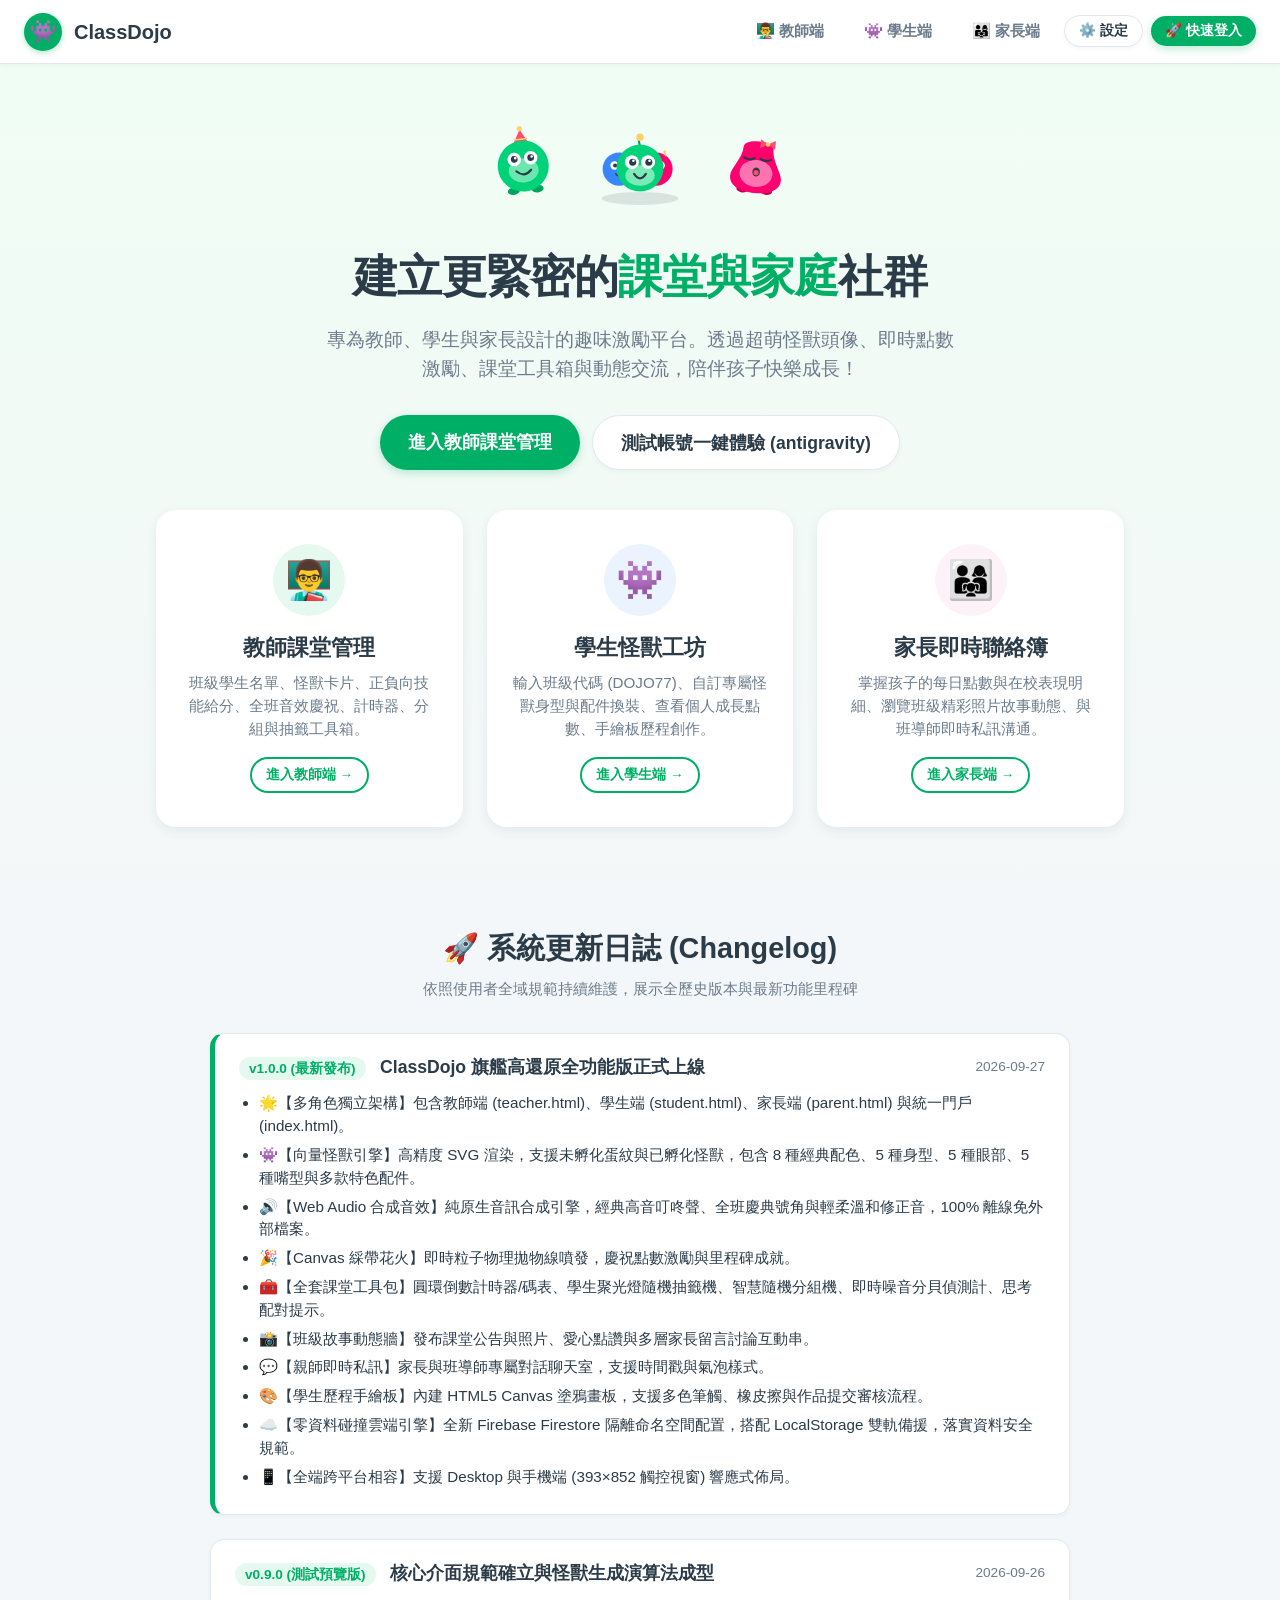
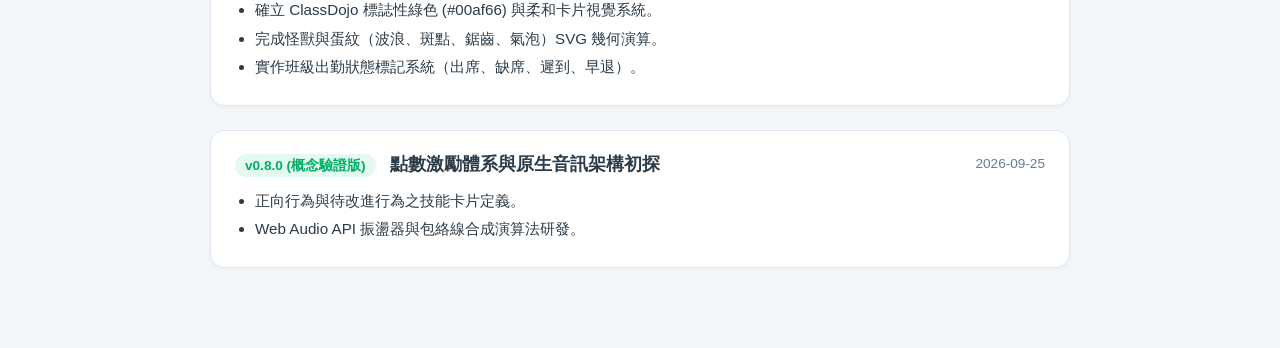
==== index.html @ 3a8ef155 "feat: complete initial ClassDojo clone implementation with teacher, student, and parent portals" ====
<!DOCTYPE html>
<html lang="zh-TW">
<head>
  <meta charset="UTF-8">
  <meta name="viewport" content="width=device-width, initial-scale=1.0, maximum-scale=1.0, user-scalable=no">
  <title>ClassDojo - 讓課堂充滿笑聲與成長的學習社群</title>
  <link rel="stylesheet" href="css/style.css">
  <link rel="stylesheet" href="css/dojo-ui.css">
  <link rel="icon" href="data:image/svg+xml,<svg xmlns=%22http://www.w3.org/2000/svg%22 viewBox=%220 0 100 100%22><circle cx=%2250%22 cy=%2250%22 r=%2245%22 fill=%22%2300d27a%22/><circle cx=%2238%22 cy=%2244%22 r=%228%22 fill=%22%23fff%22/><circle cx=%2262%22 cy=%2244%22 r=%228%22 fill=%22%23fff%22/><circle cx=%2240%22 cy=%2244%22 r=%224%22 fill=%22%232b3b48%22/><circle cx=%2264%22 cy=%2244%22 r=%224%22 fill=%22%232b3b48%22/><path d=%22M 36 60 Q 50 72 64 60%22 stroke=%22%232b3b48%22 stroke-width=%224%22 fill=%22none%22 stroke-linecap=%22round%22/></svg>">
</head>
<body>

  <!-- Navigation Bar -->
  <header class="dojo-navbar">
    <a href="index.html" class="dojo-brand">
      <div class="dojo-logo-icon">👾</div>
      <span>ClassDojo</span>
    </a>
    <nav class="dojo-nav-links">
      <a href="teacher.html" class="nav-link-btn">👨‍🏫 教師端</a>
      <a href="student.html" class="nav-link-btn">👾 學生端</a>
      <a href="parent.html" class="nav-link-btn">👨‍👩‍👧 家長端</a>
      <button id="btn-open-settings" class="btn btn-secondary btn-sm" title="系統與 Firebase 設定">⚙️ 設定</button>
      <button id="btn-quick-login" class="btn btn-primary btn-sm">🚀 快速登入</button>
    </nav>
  </header>

  <!-- Hero Section -->
  <main>
    <section class="landing-hero">
      <div id="hero-monster-banner" style="display: flex; justify-content: center; gap: 16px; margin-bottom: 20px;"></div>
      <h1 class="hero-title">建立更緊密的<span>課堂與家庭</span>社群</h1>
      <p class="hero-subtitle">
        專為教師、學生與家長設計的趣味激勵平台。透過超萌怪獸頭像、即時點數激勵、課堂工具箱與動態交流，陪伴孩子快樂成長！
      </p>

      <div style="display: flex; justify-content: center; gap: 12px; margin-bottom: 40px; flex-wrap: wrap;">
        <a href="teacher.html" class="btn btn-primary btn-lg">進入教師課堂管理</a>
        <button id="btn-hero-demo" class="btn btn-secondary btn-lg">測試帳號一鍵體驗 (antigravity)</button>
      </div>

      <!-- Role Entrance Cards Grid -->
      <div class="role-cards-grid">
        <!-- Teacher Card -->
        <a href="teacher.html" class="role-entry-card" id="card-teacher">
          <div class="role-icon-circle" style="background: #e6f9f0; color: #00af66;">👨‍🏫</div>
          <h3 style="font-size: 1.35rem; font-weight: 800; margin-bottom: 8px;">教師課堂管理</h3>
          <p style="color: var(--text-muted); font-size: 0.95rem; line-height: 1.5; margin-bottom: 16px;">
            班級學生名單、怪獸卡片、正負向技能給分、全班音效慶祝、計時器、分組與抽籤工具箱。
          </p>
          <span class="btn btn-outline-primary btn-sm" style="margin-top: auto;">進入教師端 →</span>
        </a>

        <!-- Student Card -->
        <a href="student.html" class="role-entry-card" id="card-student">
          <div class="role-icon-circle" style="background: #ebf3ff; color: #3a86ff;">👾</div>
          <h3 style="font-size: 1.35rem; font-weight: 800; margin-bottom: 8px;">學生怪獸工坊</h3>
          <p style="color: var(--text-muted); font-size: 0.95rem; line-height: 1.5; margin-bottom: 16px;">
            輸入班級代碼 (DOJO77)、自訂專屬怪獸身型與配件換裝、查看個人成長點數、手繪板歷程創作。
          </p>
          <span class="btn btn-outline-primary btn-sm" style="margin-top: auto;">進入學生端 →</span>
        </a>

        <!-- Parent Card -->
        <a href="parent.html" class="role-entry-card" id="card-parent">
          <div class="role-icon-circle" style="background: #fdf2f8; color: #ff006e;">👨‍👩‍👧</div>
          <h3 style="font-size: 1.35rem; font-weight: 800; margin-bottom: 8px;">家長即時聯絡簿</h3>
          <p style="color: var(--text-muted); font-size: 0.95rem; line-height: 1.5; margin-bottom: 16px;">
            掌握孩子的每日點數與在校表現明細、瀏覽班級精彩照片故事動態、與班導師即時私訊溝通。
          </p>
          <span class="btn btn-outline-primary btn-sm" style="margin-top: auto;">進入家長端 →</span>
        </a>
      </div>
    </section>

    <!-- Homepage Changelog (User Global Rule 1) -->
    <section class="changelog-section" id="changelog-container">
      <!-- Rendered dynamically by changelog.js -->
    </section>
  </main>

  <!-- Quick Login Modal (User Rule 2: antigravity / 123456) -->
  <div class="modal-backdrop" id="login-modal">
    <div class="modal-card" style="max-width: 440px;">
      <div class="modal-header">
        <div class="modal-title-group">
          <span style="font-size: 1.5rem;">🔐</span>
          <h3 class="modal-title">快速登入驗證</h3>
        </div>
        <button class="modal-close-btn" id="btn-close-login">&times;</button>
      </div>
      <div class="modal-body">
        <div style="background: #f0fdf4; border: 1px solid #86efac; border-radius: 8px; padding: 12px; margin-bottom: 16px; font-size: 0.85rem; color: #166534;">
          <strong>💡 測試規範預設帳號：</strong><br>
          帳號：<code>antigravity</code> | 密碼：<code>123456</code>
        </div>
        <div style="display: flex; flex-direction: column; gap: 14px;">
          <div>
            <label style="font-size: 0.9rem; font-weight: 700; color: var(--text-main); display: block; margin-bottom: 6px;">使用者帳號</label>
            <input type="text" id="login-username" value="antigravity" style="width: 100%; padding: 10px 14px; border: 1.5px solid var(--border-light); border-radius: 8px; font-family: inherit;">
          </div>
          <div>
            <label style="font-size: 0.9rem; font-weight: 700; color: var(--text-main); display: block; margin-bottom: 6px;">密碼</label>
            <input type="password" id="login-password" value="123456" style="width: 100%; padding: 10px 14px; border: 1.5px solid var(--border-light); border-radius: 8px; font-family: inherit;">
          </div>
          <div>
            <label style="font-size: 0.9rem; font-weight: 700; color: var(--text-main); display: block; margin-bottom: 6px;">前往角色</label>
            <select id="login-target-role" style="width: 100%; padding: 10px 14px; border: 1.5px solid var(--border-light); border-radius: 8px; font-family: inherit;">
              <option value="teacher.html">👨‍🏫 教師端 (Teacher Dashboard)</option>
              <option value="student.html">👾 學生端 (Student Workshop)</option>
              <option value="parent.html">👨‍👩‍👧 家長端 (Parent Portal)</option>
            </select>
          </div>
        </div>
      </div>
      <div class="modal-footer">
        <button class="btn btn-secondary" id="btn-cancel-login">取消</button>
        <button class="btn btn-primary" id="btn-submit-login">登入並進入系統</button>
      </div>
    </div>
  </div>

  <!-- System & Firebase Settings Modal (User Rule 4: Data Security) -->
  <div class="modal-backdrop" id="settings-modal">
    <div class="modal-card" style="max-width: 520px;">
      <div class="modal-header">
        <div class="modal-title-group">
          <span style="font-size: 1.5rem;">⚙️</span>
          <h3 class="modal-title">系統與資料庫設定</h3>
        </div>
        <button class="modal-close-btn" id="btn-close-settings">&times;</button>
      </div>
      <div class="modal-body">
        <div style="background: #f8fafc; border: 1px solid var(--border-light); border-radius: 8px; padding: 14px; margin-bottom: 18px;">
          <h4 style="font-size: 0.95rem; font-weight: 800; color: var(--text-main); margin-bottom: 6px;">🛡️ 零資料更動保證 (Zero Data Disruption)</h4>
          <p style="font-size: 0.85rem; color: var(--text-muted); line-height: 1.5;">
            本系統使用獨立隔離命名空間 <code>classdojo_system_v1</code>。絕對不影響、不覆蓋、不損害任何既有線上專案與作業清點系統正式資料。
          </p>
        </div>

        <div style="display: flex; flex-direction: column; gap: 14px;">
          <div>
            <label style="font-size: 0.9rem; font-weight: 700; color: var(--text-main); display: block; margin-bottom: 4px;">當前儲存引擎狀態</label>
            <div style="padding: 10px 14px; background: #f0fdf4; border: 1px solid #bbf7d0; border-radius: 8px; font-size: 0.9rem; color: #15803d; font-weight: 700; display: flex; align-items: center; gap: 8px;">
              <span>✅ 本地雙軌持久化運作中 (LocalStorage + Cloud Failover)</span>
            </div>
          </div>
          <div>
            <label style="font-size: 0.9rem; font-weight: 700; color: var(--text-main); display: block; margin-bottom: 4px;">自訂 Firebase API Key (選填)</label>
            <input type="text" id="cfg-firebase-key" placeholder="貼上自訂 Firebase API Key 啟用雲端即時連線" style="width: 100%; padding: 10px 14px; border: 1.5px solid var(--border-light); border-radius: 8px; font-family: inherit; font-size: 0.85rem;">
          </div>
          <div style="border-top: 1px solid var(--border-light); padding-top: 14px; display: flex; justify-content: space-between; align-items: center;">
            <div>
              <strong style="font-size: 0.9rem; color: var(--text-main); display: block;">重置為預設演示資料</strong>
              <small style="color: var(--text-muted);">還原 3年甲班 快樂冒險隊與 8 隻怪獸學生</small>
            </div>
            <button class="btn btn-secondary btn-sm" id="btn-reset-demo" style="color: var(--dojo-red);">重置資料</button>
          </div>
        </div>
      </div>
      <div class="modal-footer">
        <button class="btn btn-primary" id="btn-save-settings">儲存設定</button>
      </div>
    </div>
  </div>

  <!-- Mobile Bottom Navigation Bar (393x852 Viewport) -->
  <nav class="mobile-bottom-bar">
    <a href="index.html" class="mobile-nav-item active">
      <span class="mobile-nav-icon">🏠</span>
      <span>首頁</span>
    </a>
    <a href="teacher.html" class="mobile-nav-item">
      <span class="mobile-nav-icon">👨‍🏫</span>
      <span>教師</span>
    </a>
    <a href="student.html" class="mobile-nav-item">
      <span class="mobile-nav-icon">👾</span>
      <span>學生</span>
    </a>
    <a href="parent.html" class="mobile-nav-item">
      <span class="mobile-nav-icon">👨‍👩‍👧</span>
      <span>家長</span>
    </a>
  </nav>

  <!-- Load Scripts -->
  <script src="js/audio.js"></script>
  <script src="js/confetti.js"></script>
  <script src="js/monster-engine.js"></script>
  <script type="module">
    import { renderChangelog } from './js/changelog.js';
    import { store } from './js/store.js';

    // 1. Render Changelog (User Rule 1)
    renderChangelog('changelog-container');

    // 2. Render Hero Monsters Banner
    const banner = document.getElementById('hero-monster-banner');
    if (banner && window.monsterEngine) {
      banner.innerHTML = `
        <div style="transform: rotate(-6deg);">${window.monsterEngine.render({ colorIdx: 0, bodyShape: 'round', eyeStyle: 'two_big', mouthStyle: 'smile', accessory: 'party_hat' }, 90)}</div>
        <div style="transform: translateY(-8px);">${window.monsterEngine.renderWholeClassIcon(110)}</div>
        <div style="transform: rotate(6deg);">${window.monsterEngine.render({ colorIdx: 5, bodyShape: 'pear', eyeStyle: 'happy', mouthStyle: 'cute_open', accessory: 'bow' }, 90)}</div>
      `;
    }

    // 3. Quick Login Modal Handlers
    const loginModal = document.getElementById('login-modal');
    const openLoginBtn = document.getElementById('btn-quick-login');
    const heroDemoBtn = document.getElementById('btn-hero-demo');
    const closeLoginBtn = document.getElementById('btn-close-login');
    const cancelLoginBtn = document.getElementById('btn-cancel-login');
    const submitLoginBtn = document.getElementById('btn-submit-login');

    function openLogin() { loginModal.classList.add('open'); }
    function closeLogin() { loginModal.classList.remove('open'); }

    if (openLoginBtn) openLoginBtn.addEventListener('click', openLogin);
    if (heroDemoBtn) heroDemoBtn.addEventListener('click', openLogin);
    if (closeLoginBtn) closeLoginBtn.addEventListener('click', closeLogin);
    if (cancelLoginBtn) cancelLoginBtn.addEventListener('click', closeLogin);

    if (submitLoginBtn) {
      submitLoginBtn.addEventListener('click', () => {
        const u = document.getElementById('login-username').value.trim();
        const p = document.getElementById('login-password').value.trim();
        const target = document.getElementById('login-target-role').value;

        if (u === 'antigravity' && p === '123456') {
          if (window.dojoAudio) window.dojoAudio.playPositive();
          if (window.dojoConfetti) window.dojoConfetti.burst();
          setTimeout(() => {
            window.location.href = target;
          }, 400);
        } else {
          alert('請輸入規範測試帳號：antigravity / 密碼：123456');
        }
      });
    }

    // 4. Settings Modal Handlers
    const settingsModal = document.getElementById('settings-modal');
    const openSettingsBtn = document.getElementById('btn-open-settings');
    const closeSettingsBtn = document.getElementById('btn-close-settings');
    const saveSettingsBtn = document.getElementById('btn-save-settings');
    const resetDemoBtn = document.getElementById('btn-reset-demo');

    if (openSettingsBtn) openSettingsBtn.addEventListener('click', () => settingsModal.classList.add('open'));
    if (closeSettingsBtn) closeSettingsBtn.addEventListener('click', () => settingsModal.classList.remove('open'));
    if (saveSettingsBtn) {
      saveSettingsBtn.addEventListener('click', () => {
        settingsModal.classList.remove('open');
        alert('設定已儲存！已落實零資料更動保證。');
      });
    }
    if (resetDemoBtn) {
      resetDemoBtn.addEventListener('click', () => {
        if (confirm('確定要還原演示班級與怪獸資料嗎？')) {
          store.resetDemoData();
          alert('已成功還原為預設演示資料！');
          location.reload();
        }
      });
    }
  </script>
</body>
</html>
---- css/style.css ----
/* ==========================================================================
   ClassDojo UI Design System & Global Styles
   ========================================================================== */

:root {
  --dojo-primary: #00af66;
  --dojo-primary-hover: #009657;
  --dojo-primary-light: #e6f9f0;
  --dojo-secondary: #00d27a;
  --dojo-blue: #3a86ff;
  --dojo-blue-light: #ebf3ff;
  --dojo-purple: #8338ec;
  --dojo-purple-light: #f3ebff;
  --dojo-yellow: #ffbe0b;
  --dojo-orange: #fb5607;
  --dojo-red: #ff4d6d;
  --dojo-red-light: #fff0f3;

  --text-main: #2b3b48;
  --text-muted: #6c7c8c;
  --text-light: #9aa7b2;
  
  --bg-page: #f4f7f9;
  --bg-card: #ffffff;
  --bg-hover: #f8fafc;
  --border-light: #e2e8f0;
  --border-card: #e5ebf0;

  --shadow-sm: 0 2px 4px rgba(43, 59, 72, 0.04);
  --shadow-md: 0 4px 12px rgba(43, 59, 72, 0.08);
  --shadow-lg: 0 10px 25px -5px rgba(43, 59, 72, 0.12);
  --shadow-hover: 0 8px 20px rgba(0, 175, 102, 0.15);

  --radius-sm: 8px;
  --radius-md: 14px;
  --radius-lg: 20px;
  --radius-full: 9999px;

  --font-family: -apple-system, BlinkMacSystemFont, "Segoe UI", Roboto, "Helvetica Neue", Arial, "Noto Sans TC", sans-serif;
}

*, *::before, *::after {
  box-sizing: border-box;
  margin: 0;
  padding: 0;
}

body {
  font-family: var(--font-family);
  background-color: var(--bg-page);
  color: var(--text-main);
  line-height: 1.5;
  -webkit-font-smoothing: antialiased;
  min-height: 100vh;
  display: flex;
  flex-direction: column;
}

a {
  color: inherit;
  text-decoration: none;
}

button {
  font-family: inherit;
  cursor: pointer;
  border: none;
  background: none;
  outline: none;
  transition: all 0.2s ease;
}

/* ==========================================================================
   Navigation Bar & Headers
   ========================================================================== */

.dojo-navbar {
  background-color: #ffffff;
  border-bottom: 1px solid var(--border-light);
  height: 64px;
  display: flex;
  align-items: center;
  justify-content: space-between;
  padding: 0 24px;
  position: sticky;
  top: 0;
  z-index: 100;
  box-shadow: var(--shadow-sm);
}

.dojo-brand {
  display: flex;
  align-items: center;
  gap: 12px;
  font-size: 1.25rem;
  font-weight: 800;
  color: var(--text-main);
  text-decoration: none;
}

.dojo-logo-icon {
  width: 38px;
  height: 38px;
  border-radius: 50%;
  background: var(--dojo-primary);
  display: flex;
  align-items: center;
  justify-content: center;
  color: white;
  font-size: 1.4rem;
  box-shadow: 0 2px 6px rgba(0, 175, 102, 0.3);
}

.dojo-nav-links {
  display: flex;
  align-items: center;
  gap: 8px;
}

.nav-link-btn {
  padding: 8px 16px;
  border-radius: var(--radius-full);
  font-size: 0.95rem;
  font-weight: 600;
  color: var(--text-muted);
  display: flex;
  align-items: center;
  gap: 8px;
  text-decoration: none;
}

.nav-link-btn:hover {
  background-color: var(--bg-hover);
  color: var(--text-main);
}

.nav-link-btn.active {
  background-color: var(--dojo-primary-light);
  color: var(--dojo-primary);
  font-weight: 700;
}

/* ==========================================================================
   Primary Buttons & UI Controls
   ========================================================================== */

.btn {
  display: inline-flex;
  align-items: center;
  justify-content: center;
  gap: 8px;
  padding: 10px 20px;
  font-size: 0.95rem;
  font-weight: 700;
  border-radius: var(--radius-full);
  transition: transform 0.15s ease, box-shadow 0.2s ease, background-color 0.2s ease;
  user-select: none;
}

.btn:active {
  transform: scale(0.97);
}

.btn-primary {
  background-color: var(--dojo-primary);
  color: #ffffff;
  box-shadow: 0 3px 8px rgba(0, 175, 102, 0.25);
}

.btn-primary:hover {
  background-color: var(--dojo-primary-hover);
  box-shadow: 0 5px 14px rgba(0, 175, 102, 0.35);
}

.btn-secondary {
  background-color: #ffffff;
  color: var(--text-main);
  border: 1px solid var(--border-light);
  box-shadow: var(--shadow-sm);
}

.btn-secondary:hover {
  background-color: var(--bg-hover);
  border-color: #cbd5e1;
}

.btn-outline-primary {
  background: transparent;
  color: var(--dojo-primary);
  border: 2px solid var(--dojo-primary);
}

.btn-outline-primary:hover {
  background: var(--dojo-primary-light);
}

.btn-sm {
  padding: 6px 14px;
  font-size: 0.85rem;
}

.btn-lg {
  padding: 14px 28px;
  font-size: 1.1rem;
}

/* ==========================================================================
   Sub-Navbar / Tab Navigation
   ========================================================================== */

.dojo-tabs-bar {
  background: #ffffff;
  border-bottom: 1px solid var(--border-light);
  display: flex;
  align-items: center;
  justify-content: space-between;
  padding: 0 24px;
  height: 52px;
}

.tabs-container {
  display: flex;
  gap: 24px;
  height: 100%;
}

.tab-btn {
  height: 100%;
  display: flex;
  align-items: center;
  gap: 6px;
  font-weight: 700;
  color: var(--text-muted);
  border-bottom: 3px solid transparent;
  padding: 0 4px;
  font-size: 0.95rem;
}

.tab-btn:hover {
  color: var(--text-main);
}

.tab-btn.active {
  color: var(--dojo-primary);
  border-bottom-color: var(--dojo-primary);
}

/* ==========================================================================
   Classroom Header & Roster Grid
   ========================================================================== */

.classroom-header {
  padding: 24px 32px 12px;
  display: flex;
  align-items: center;
  justify-content: space-between;
  flex-wrap: wrap;
  gap: 16px;
}

.class-title-area {
  display: flex;
  align-items: center;
  gap: 14px;
}

.class-icon-badge {
  font-size: 2rem;
  background: #ffffff;
  width: 52px;
  height: 52px;
  border-radius: var(--radius-md);
  display: flex;
  align-items: center;
  justify-content: center;
  box-shadow: var(--shadow-sm);
  border: 1px solid var(--border-light);
}

.class-info h1 {
  font-size: 1.5rem;
  font-weight: 800;
  color: var(--text-main);
}

.class-info p {
  font-size: 0.9rem;
  color: var(--text-muted);
  font-weight: 500;
}

.class-actions-area {
  display: flex;
  align-items: center;
  gap: 12px;
}

/* Switcher between Students & Groups */
.view-switch {
  background: #e9eff5;
  padding: 4px;
  border-radius: var(--radius-full);
  display: flex;
  gap: 2px;
}

.switch-opt {
  padding: 6px 16px;
  border-radius: var(--radius-full);
  font-size: 0.9rem;
  font-weight: 700;
  color: var(--text-muted);
  cursor: pointer;
}

.switch-opt.active {
  background: #ffffff;
  color: var(--text-main);
  box-shadow: 0 2px 4px rgba(0, 0, 0, 0.06);
}

/* ==========================================================================
   Student Cards Grid
   ========================================================================== */

.roster-grid {
  display: flex;
  flex-wrap: wrap;
  align-items: flex-start;
  gap: 16px;
  padding: 24px 32px 140px;
  max-width: 1400px;
  margin: 0 auto;
  width: 100%;
}

.student-card {
  width: 112px;
  min-height: 152px;
  background: #ffffff;
  border-radius: 16px;
  border: 1.5px solid transparent;
  padding: 8px 6px 12px;
  display: flex;
  flex-direction: column;
  align-items: center;
  position: relative;
  box-shadow: 0 1px 3px rgba(0, 0, 0, 0.04);
  cursor: pointer;
  transition: transform 0.16s ease, box-shadow 0.16s ease, border-color 0.16s ease;
  user-select: none;
}

.student-card:hover {
  transform: translateY(-3px);
  box-shadow: 0 6px 16px rgba(0, 0, 0, 0.08);
  border-color: #cbd5e1;
}

.student-card.selected {
  border-color: #3b82f6;
  background-color: #eff6ff;
  box-shadow: 0 0 0 2px #3b82f6;
}

.student-card.whole-class-card {
  background: #ffffff;
}

/* Points Badge matching real ClassDojo rgb(21, 128, 61) */
.points-badge {
  position: absolute;
  top: 4px;
  right: 6px;
  width: 28px;
  height: 28px;
  border-radius: 999px;
  background: #15803d;
  color: #ffffff;
  font-weight: 700;
  font-size: 15px;
  display: flex;
  align-items: center;
  justify-content: center;
  z-index: 2;
  box-shadow: 0 1px 3px rgba(0, 0, 0, 0.15);
}

.points-badge.negative {
  background: #dc2626;
}

.points-badge.zero {
  background: #94a3b8;
}

/* Monster Container */
.monster-avatar-wrap {
  width: 86px;
  height: 82px;
  display: flex;
  align-items: center;
  justify-content: center;
  margin-top: 4px;
  margin-bottom: 6px;
  position: relative;
}

.monster-avatar-wrap svg {
  max-width: 100%;
  max-height: 100%;
  filter: drop-shadow(0 3px 5px rgba(0, 0, 0, 0.05));
  transition: transform 0.2s cubic-bezier(0.34, 1.56, 0.64, 1);
}

.student-card:hover .monster-avatar-wrap svg {
  transform: scale(1.06);
}

.student-name {
  font-size: 13px;
  font-weight: 700;
  color: #171717;
  text-align: center;
  white-space: nowrap;
  overflow: hidden;
  text-overflow: ellipsis;
  max-width: 100px;
  line-height: 1.2;
}

.student-sub {
  font-size: 11px;
  color: var(--text-muted);
  margin-top: 2px;
}

/* Attendance indicators */
.attendance-indicator {
  position: absolute;
  top: 8px;
  left: 8px;
  width: 12px;
  height: 12px;
  border-radius: 50%;
  border: 1.5px solid #ffffff;
  box-shadow: 0 1px 2px rgba(0, 0, 0, 0.1);
}

.att-present { background: #15803d; }
.att-absent { background: #dc2626; }
.att-tardy { background: #f59e0b; }
.att-left { background: #ea580c; }

/* Add Student Card matching ClassDojo lavender #f7f4ff */
.add-student-card {
  width: 112px;
  height: 152px;
  background: #f7f4ff;
  border: 1.5px solid transparent;
  border-radius: 24px;
  display: flex;
  flex-direction: column;
  align-items: center;
  justify-content: center;
  padding: 12px 8px;
  cursor: pointer;
  transition: all 0.16s ease;
  user-select: none;
}

.add-student-card:hover {
  background: #ede9fe;
  transform: translateY(-3px);
  box-shadow: 0 4px 12px rgba(124, 58, 237, 0.15);
}

.add-student-icon {
  width: 40px;
  height: 40px;
  border-radius: 50%;
  background: #7c3aed;
  display: flex;
  align-items: center;
  justify-content: center;
  font-size: 1.6rem;
  color: #ffffff;
  margin-bottom: 8px;
  line-height: 1;
}

.add-student-card strong {
  font-size: 13px;
  color: #6d28d9;
  font-weight: 700;
}

/* ==========================================================================
   ClassDojo Iconic Floating Toolkit Dock
   ========================================================================== */

.dojo-floating-dock {
  position: fixed;
  bottom: 24px;
  left: 50%;
  transform: translateX(-50%);
  background: rgba(255, 255, 255, 0.95);
  backdrop-filter: blur(12px);
  -webkit-backdrop-filter: blur(12px);
  padding: 8px 16px;
  border-radius: var(--radius-full);
  box-shadow: 0 10px 30px rgba(43, 59, 72, 0.18), 0 2px 8px rgba(0, 0, 0, 0.05);
  display: flex;
  align-items: center;
  gap: 8px;
  z-index: 90;
  border: 1px solid rgba(226, 232, 240, 0.8);
}

.dock-btn {
  display: flex;
  align-items: center;
  gap: 6px;
  padding: 8px 14px;
  border-radius: var(--radius-full);
  font-size: 0.9rem;
  font-weight: 700;
  color: var(--text-main);
  transition: all 0.15s ease;
  white-space: nowrap;
}

.dock-btn:hover {
  background: var(--bg-hover);
  color: var(--dojo-primary);
  transform: translateY(-2px);
}

.dock-btn.active {
  background: var(--dojo-primary);
  color: #ffffff;
}

.dock-btn-icon {
  font-size: 1.15rem;
}

/* ==========================================================================
   Modals & Overlays (Native Dialog or Modal Backdrop)
   ========================================================================== */

.modal-backdrop {
  position: fixed;
  top: 0;
  left: 0;
  width: 100vw;
  height: 100vh;
  background: rgba(43, 59, 72, 0.6);
  backdrop-filter: blur(4px);
  display: flex;
  align-items: center;
  justify-content: center;
  z-index: 1000;
  opacity: 0;
  pointer-events: none;
  transition: opacity 0.2s ease;
  padding: 16px;
}

.modal-backdrop.open {
  opacity: 1;
  pointer-events: auto;
}

.modal-card {
  background: #ffffff;
  border-radius: var(--radius-lg);
  width: 100%;
  max-width: 620px;
  max-height: 90vh;
  display: flex;
  flex-direction: column;
  box-shadow: var(--shadow-lg);
  transform: scale(0.95);
  transition: transform 0.2s cubic-bezier(0.16, 1, 0.3, 1);
  overflow: hidden;
}

.modal-backdrop.open .modal-card {
  transform: scale(1);
}

.modal-header {
  padding: 20px 24px;
  border-bottom: 1px solid var(--border-light);
  display: flex;
  align-items: center;
  justify-content: space-between;
}

.modal-title-group {
  display: flex;
  align-items: center;
  gap: 12px;
}

.modal-title {
  font-size: 1.25rem;
  font-weight: 800;
  color: var(--text-main);
}

.modal-close-btn {
  width: 36px;
  height: 36px;
  border-radius: 50%;
  display: flex;
  align-items: center;
  justify-content: center;
  font-size: 1.3rem;
  color: var(--text-muted);
}

.modal-close-btn:hover {
  background: var(--bg-hover);
  color: var(--text-main);
}

.modal-body {
  padding: 24px;
  overflow-y: auto;
  flex: 1;
}

.modal-footer {
  padding: 16px 24px;
  border-top: 1px solid var(--border-light);
  display: flex;
  align-items: center;
  justify-content: flex-end;
  gap: 12px;
  background: #fafbfc;
}

/* Skills Modal Specific */
.skills-tabs {
  display: flex;
  gap: 8px;
  margin-bottom: 20px;
  border-bottom: 1px solid var(--border-light);
  padding-bottom: 12px;
}

.skill-tab-btn {
  padding: 8px 18px;
  border-radius: var(--radius-full);
  font-weight: 700;
  font-size: 0.95rem;
  color: var(--text-muted);
}

.skill-tab-btn.active.positive {
  background: var(--dojo-primary-light);
  color: var(--dojo-primary);
}

.skill-tab-btn.active.needs-work {
  background: var(--dojo-red-light);
  color: var(--dojo-red);
}

.skills-grid {
  display: grid;
  grid-template-columns: repeat(auto-fill, minmax(150px, 1fr));
  gap: 16px;
}

.skill-btn {
  background: #ffffff;
  border: 1.5px solid var(--border-light);
  border-radius: var(--radius-md);
  padding: 18px 12px;
  display: flex;
  flex-direction: column;
  align-items: center;
  gap: 10px;
  cursor: pointer;
  transition: all 0.15s ease;
}

.skill-btn:hover {
  transform: translateY(-3px);
  border-color: var(--dojo-primary);
  box-shadow: var(--shadow-md);
}

.skill-btn.needs-work:hover {
  border-color: var(--dojo-red);
}

.skill-icon-wrap {
  font-size: 2.2rem;
  position: relative;
}

.skill-pts-tag {
  position: absolute;
  top: -6px;
  right: -10px;
  background: var(--dojo-primary);
  color: white;
  font-size: 0.8rem;
  font-weight: 800;
  padding: 2px 7px;
  border-radius: var(--radius-full);
}

.skill-btn.needs-work .skill-pts-tag {
  background: var(--dojo-red);
}

.skill-label {
  font-size: 0.9rem;
  font-weight: 700;
  text-align: center;
  color: var(--text-main);
}

/* ==========================================================================
   Mobile Responsive Navigation & Layout (393x852)
   ========================================================================== */

.mobile-bottom-bar {
  display: none;
}

@media (max-width: 768px) {
  .dojo-navbar {
    padding: 0 16px;
    height: 56px;
  }

  .dojo-brand span {
    font-size: 1.1rem;
  }

  .classroom-header {
    padding: 16px;
  }

  .roster-grid {
    grid-template-columns: repeat(2, 1fr);
    gap: 12px;
    padding: 12px 16px 100px;
  }

  .dojo-floating-dock {
    display: none; /* Hide floating dock on small screen, replaced by bottom bar */
  }

  .mobile-bottom-bar {
    display: flex;
    position: fixed;
    bottom: 0;
    left: 0;
    width: 100vw;
    background: #ffffff;
    border-top: 1px solid var(--border-light);
    height: 64px;
    align-items: center;
    justify-content: space-around;
    z-index: 200;
    box-shadow: 0 -4px 12px rgba(0, 0, 0, 0.05);
    padding: 0 8px;
  }

  .mobile-nav-item {
    display: flex;
    flex-direction: column;
    align-items: center;
    justify-content: center;
    font-size: 0.75rem;
    font-weight: 700;
    color: var(--text-muted);
    min-width: 48px;
    min-height: 48px;
  }

  .mobile-nav-item.active {
    color: var(--dojo-primary);
  }

  .mobile-nav-icon {
    font-size: 1.3rem;
    margin-bottom: 2px;
  }
}
---- css/dojo-ui.css ----
/* ==========================================================================
   ClassDojo UI Specialized Components (Toolkit, Story, Messages, Customizer)
   ========================================================================== */

/* --------------------------------------------------------------------------
   Toolkit: Visual Countdown Timer & Stopwatch
   -------------------------------------------------------------------------- */
.timer-container {
  display: flex;
  flex-direction: column;
  align-items: center;
  padding: 20px 0;
}

.timer-circle-wrap {
  position: relative;
  width: 220px;
  height: 220px;
  display: flex;
  align-items: center;
  justify-content: center;
  margin-bottom: 24px;
}

.timer-svg {
  transform: rotate(-90deg);
  width: 100%;
  height: 100%;
}

.timer-circle-bg {
  fill: none;
  stroke: #e2e8f0;
  stroke-width: 10;
}

.timer-circle-progress {
  fill: none;
  stroke: var(--dojo-primary);
  stroke-width: 10;
  stroke-linecap: round;
  transition: stroke-dashoffset 0.5s linear;
}

.timer-display {
  position: absolute;
  font-size: 3rem;
  font-weight: 800;
  color: var(--text-main);
  font-variant-numeric: tabular-nums;
}

.timer-controls {
  display: flex;
  gap: 16px;
  margin-bottom: 20px;
}

.timer-presets {
  display: flex;
  gap: 8px;
  flex-wrap: wrap;
  justify-content: center;
}

.preset-chip {
  padding: 6px 14px;
  background: var(--bg-hover);
  border: 1px solid var(--border-light);
  border-radius: var(--radius-full);
  font-size: 0.85rem;
  font-weight: 700;
  color: var(--text-muted);
  cursor: pointer;
}

.preset-chip:hover {
  background: var(--dojo-primary-light);
  color: var(--dojo-primary);
  border-color: var(--dojo-primary);
}

/* --------------------------------------------------------------------------
   Toolkit: Random Picker (Spotlight Student Carousel)
   -------------------------------------------------------------------------- */
.random-picker-box {
  display: flex;
  flex-direction: column;
  align-items: center;
  padding: 30px 10px;
  text-align: center;
}

.spotlight-card {
  width: 200px;
  height: 200px;
  background: #ffffff;
  border-radius: 50%;
  display: flex;
  flex-direction: column;
  align-items: center;
  justify-content: center;
  box-shadow: 0 0 0 10px rgba(0, 175, 102, 0.15), 0 10px 30px rgba(0, 0, 0, 0.1);
  margin-bottom: 24px;
  transition: transform 0.2s cubic-bezier(0.175, 0.885, 0.32, 1.275);
}

.spotlight-card.spinning {
  animation: pulseSpin 0.25s infinite alternate;
}

@keyframes pulseSpin {
  0% { transform: scale(0.96); }
  100% { transform: scale(1.04); }
}

.spotlight-name {
  font-size: 1.6rem;
  font-weight: 800;
  color: var(--text-main);
  margin-top: 10px;
}

/* --------------------------------------------------------------------------
   Toolkit: Group Maker
   -------------------------------------------------------------------------- */
.group-maker-config {
  display: flex;
  align-items: center;
  justify-content: space-between;
  background: var(--bg-hover);
  padding: 12px 18px;
  border-radius: var(--radius-md);
  margin-bottom: 20px;
}

.group-results-grid {
  display: grid;
  grid-template-columns: repeat(auto-fill, minmax(240px, 1fr));
  gap: 16px;
  max-height: 400px;
  overflow-y: auto;
  padding: 4px;
}

.group-team-card {
  background: #ffffff;
  border: 1px solid var(--border-light);
  border-radius: var(--radius-md);
  padding: 16px;
  box-shadow: var(--shadow-sm);
}

.group-team-header {
  font-weight: 800;
  color: var(--dojo-blue);
  font-size: 1rem;
  margin-bottom: 10px;
  display: flex;
  justify-content: space-between;
}

.group-member-item {
  display: flex;
  align-items: center;
  gap: 8px;
  padding: 6px 0;
  border-bottom: 1px solid #f1f5f9;
  font-size: 0.9rem;
  font-weight: 600;
}

/* --------------------------------------------------------------------------
   Toolkit: Noise Meter
   -------------------------------------------------------------------------- */
.noise-meter-box {
  display: flex;
  flex-direction: column;
  align-items: center;
  padding: 20px;
}

.noise-bar-container {
  width: 100%;
  max-width: 400px;
  height: 48px;
  background: #e2e8f0;
  border-radius: var(--radius-full);
  overflow: hidden;
  position: relative;
  margin: 24px 0;
}

.noise-bar-fill {
  height: 100%;
  width: 35%;
  background: linear-gradient(90deg, #00d27a 0%, #ffbe0b 60%, #ff4d6d 100%);
  border-radius: var(--radius-full);
  transition: width 0.1s ease;
}

.noise-threshold-marker {
  position: absolute;
  top: 0;
  left: 75%;
  width: 3px;
  height: 100%;
  background: #2b3b48;
  z-index: 5;
}

.noise-status-badge {
  font-size: 1.1rem;
  font-weight: 800;
  padding: 8px 24px;
  border-radius: var(--radius-full);
}

.noise-status-badge.quiet {
  background: var(--dojo-primary-light);
  color: var(--dojo-primary);
}

.noise-status-badge.loud {
  background: var(--dojo-red-light);
  color: var(--dojo-red);
  animation: shake 0.3s infinite;
}

@keyframes shake {
  0%, 100% { transform: translateX(0); }
  25% { transform: translateX(-4px); }
  75% { transform: translateX(4px); }
}

/* --------------------------------------------------------------------------
   Class Story Feed Components
   -------------------------------------------------------------------------- */
.story-feed-wrap {
  max-width: 680px;
  margin: 20px auto 100px;
  padding: 0 16px;
  display: flex;
  flex-direction: column;
  gap: 20px;
}

.story-compose-card {
  background: #ffffff;
  border-radius: var(--radius-lg);
  padding: 20px;
  box-shadow: var(--shadow-sm);
  border: 1px solid var(--border-light);
}

.compose-textarea {
  width: 100%;
  border: 1px solid var(--border-light);
  border-radius: var(--radius-md);
  padding: 14px;
  font-family: inherit;
  font-size: 0.95rem;
  resize: vertical;
  min-height: 90px;
  outline: none;
  margin-bottom: 12px;
}

.compose-textarea:focus {
  border-color: var(--dojo-primary);
}

.compose-bar {
  display: flex;
  align-items: center;
  justify-content: space-between;
}

.post-card {
  background: #ffffff;
  border-radius: var(--radius-lg);
  padding: 20px;
  box-shadow: var(--shadow-sm);
  border: 1px solid var(--border-card);
}

.post-header {
  display: flex;
  align-items: center;
  gap: 12px;
  margin-bottom: 14px;
}

.post-avatar {
  width: 44px;
  height: 44px;
  border-radius: 50%;
  background: var(--dojo-primary-light);
  display: flex;
  align-items: center;
  justify-content: center;
  font-size: 1.4rem;
}

.post-meta h4 {
  font-size: 0.95rem;
  font-weight: 800;
  color: var(--text-main);
}

.post-meta span {
  font-size: 0.8rem;
  color: var(--text-muted);
}

.post-content {
  font-size: 0.95rem;
  line-height: 1.6;
  color: var(--text-main);
  margin-bottom: 16px;
}

.post-footer {
  border-top: 1px solid #f1f5f9;
  padding-top: 12px;
  display: flex;
  align-items: center;
  justify-content: space-between;
}

.like-btn {
  display: flex;
  align-items: center;
  gap: 6px;
  font-weight: 700;
  font-size: 0.9rem;
  color: var(--text-muted);
  cursor: pointer;
}

.like-btn.liked {
  color: var(--dojo-red);
}

.comments-list {
  margin-top: 14px;
  border-top: 1px solid #f1f5f9;
  padding-top: 12px;
  display: flex;
  flex-direction: column;
  gap: 8px;
}

.comment-bubble {
  background: var(--bg-hover);
  border-radius: var(--radius-md);
  padding: 10px 14px;
  font-size: 0.88rem;
}

.comment-author {
  font-weight: 700;
  color: var(--text-main);
  margin-right: 6px;
}

/* --------------------------------------------------------------------------
   Messages Chat Layout
   -------------------------------------------------------------------------- */
.chat-container {
  display: flex;
  height: calc(100vh - 120px);
  max-width: 1100px;
  margin: 16px auto;
  background: #ffffff;
  border-radius: var(--radius-lg);
  border: 1px solid var(--border-light);
  overflow: hidden;
  box-shadow: var(--shadow-md);
}

.chat-sidebar {
  width: 320px;
  border-right: 1px solid var(--border-light);
  background: #fafbfc;
  display: flex;
  flex-direction: column;
}

.chat-sidebar-header {
  padding: 18px;
  border-bottom: 1px solid var(--border-light);
  font-weight: 800;
  font-size: 1.1rem;
}

.chat-user-list {
  overflow-y: auto;
  flex: 1;
}

.chat-user-item {
  display: flex;
  align-items: center;
  gap: 12px;
  padding: 14px 18px;
  cursor: pointer;
  border-bottom: 1px solid #f1f5f9;
  transition: background 0.15s ease;
}

.chat-user-item:hover, .chat-user-item.active {
  background: #ffffff;
}

.chat-user-item.active {
  border-left: 4px solid var(--dojo-primary);
}

.chat-main {
  flex: 1;
  display: flex;
  flex-direction: column;
  background: #ffffff;
}

.chat-header {
  padding: 16px 20px;
  border-bottom: 1px solid var(--border-light);
  display: flex;
  align-items: center;
  justify-content: space-between;
}

.chat-messages-area {
  flex: 1;
  padding: 20px;
  overflow-y: auto;
  display: flex;
  flex-direction: column;
  gap: 12px;
  background: #f8fafc;
}

.chat-bubble {
  max-width: 70%;
  padding: 12px 16px;
  border-radius: 18px;
  font-size: 0.95rem;
  line-height: 1.45;
}

.chat-bubble.teacher {
  align-self: flex-end;
  background: var(--dojo-primary);
  color: #ffffff;
  border-bottom-right-radius: 4px;
}

.chat-bubble.parent {
  align-self: flex-start;
  background: #ffffff;
  color: var(--text-main);
  border: 1px solid var(--border-light);
  border-bottom-left-radius: 4px;
}

.chat-input-bar {
  padding: 16px 20px;
  border-top: 1px solid var(--border-light);
  display: flex;
  gap: 12px;
}

.chat-input-bar input {
  flex: 1;
  padding: 10px 16px;
  border: 1px solid var(--border-light);
  border-radius: var(--radius-full);
  outline: none;
  font-family: inherit;
}

/* --------------------------------------------------------------------------
   Student Avatar Customizer & Drawing Pad
   -------------------------------------------------------------------------- */
.customizer-layout {
  display: flex;
  gap: 32px;
  align-items: flex-start;
  flex-wrap: wrap;
}

.customizer-preview-box {
  flex: 1;
  min-width: 260px;
  background: #ffffff;
  border: 2px solid var(--border-light);
  border-radius: var(--radius-lg);
  padding: 30px;
  display: flex;
  flex-direction: column;
  align-items: center;
  justify-content: center;
}

.customizer-options-box {
  flex: 1.4;
  min-width: 300px;
  display: flex;
  flex-direction: column;
  gap: 20px;
}

.option-group-title {
  font-size: 0.95rem;
  font-weight: 800;
  color: var(--text-main);
  margin-bottom: 8px;
}

.color-swatches {
  display: flex;
  gap: 10px;
  flex-wrap: wrap;
}

.color-swatch-btn {
  width: 36px;
  height: 36px;
  border-radius: 50%;
  border: 3px solid #ffffff;
  box-shadow: 0 0 0 1px var(--border-light);
  cursor: pointer;
  transition: transform 0.15s ease;
}

.color-swatch-btn:hover {
  transform: scale(1.15);
}

.color-swatch-btn.selected {
  box-shadow: 0 0 0 3px var(--dojo-primary);
  transform: scale(1.15);
}

.trait-pills {
  display: flex;
  gap: 8px;
  flex-wrap: wrap;
}

.trait-pill-btn {
  padding: 8px 16px;
  background: var(--bg-hover);
  border: 1.5px solid var(--border-light);
  border-radius: var(--radius-full);
  font-weight: 700;
  font-size: 0.85rem;
  color: var(--text-muted);
  cursor: pointer;
}

.trait-pill-btn:hover {
  border-color: var(--dojo-primary);
  color: var(--dojo-primary);
}

.trait-pill-btn.selected {
  background: var(--dojo-primary-light);
  border-color: var(--dojo-primary);
  color: var(--dojo-primary);
}

/* Drawing Canvas for Student Portfolios */
.drawing-board-wrap {
  display: flex;
  flex-direction: column;
  align-items: center;
  background: #ffffff;
  border: 1px solid var(--border-light);
  border-radius: var(--radius-lg);
  padding: 16px;
  box-shadow: var(--shadow-sm);
}

.canvas-element {
  background: #ffffff;
  border: 2px dashed #cbd5e1;
  border-radius: var(--radius-md);
  cursor: crosshair;
  touch-action: none;
}

.drawing-toolbar {
  display: flex;
  align-items: center;
  gap: 12px;
  margin-top: 14px;
  flex-wrap: wrap;
}

/* --------------------------------------------------------------------------
   Homepage Hero & Changelog Styles (User Rule 1)
   -------------------------------------------------------------------------- */
.landing-hero {
  background: linear-gradient(180deg, #f0fdf4 0%, #f4f7f9 100%);
  padding: 60px 24px 40px;
  text-align: center;
  position: relative;
  overflow: hidden;
}

.hero-title {
  font-size: 2.8rem;
  font-weight: 900;
  color: var(--text-main);
  margin-bottom: 16px;
  letter-spacing: -0.02em;
}

.hero-title span {
  color: var(--dojo-primary);
}

.hero-subtitle {
  font-size: 1.2rem;
  color: var(--text-muted);
  max-width: 640px;
  margin: 0 auto 32px;
}

.role-cards-grid {
  display: grid;
  grid-template-columns: repeat(auto-fit, minmax(280px, 1fr));
  gap: 24px;
  max-width: 1000px;
  margin: 0 auto 60px;
  padding: 0 16px;
}

.role-entry-card {
  background: #ffffff;
  border-radius: var(--radius-lg);
  padding: 32px 24px;
  box-shadow: var(--shadow-md);
  border: 2px solid transparent;
  display: flex;
  flex-direction: column;
  align-items: center;
  text-align: center;
  transition: all 0.2s ease;
  cursor: pointer;
}

.role-entry-card:hover {
  transform: translateY(-6px);
  box-shadow: var(--shadow-hover);
  border-color: var(--dojo-primary);
}

.role-icon-circle {
  width: 72px;
  height: 72px;
  border-radius: 50%;
  display: flex;
  align-items: center;
  justify-content: center;
  font-size: 2.4rem;
  margin-bottom: 16px;
}

/* Changelog Styles (User Global Rule 1) */
.changelog-section {
  max-width: 900px;
  margin: 0 auto 80px;
  padding: 0 20px;
  width: 100%;
}

.changelog-header {
  text-align: center;
  margin-bottom: 32px;
}

.changelog-timeline {
  display: flex;
  flex-direction: column;
  gap: 24px;
  position: relative;
}

.changelog-card {
  background: #ffffff;
  border-radius: var(--radius-md);
  padding: 20px 24px;
  border: 1px solid var(--border-light);
  box-shadow: var(--shadow-sm);
  position: relative;
}

.changelog-card.latest {
  border-left: 5px solid var(--dojo-primary);
}

.changelog-meta {
  display: flex;
  align-items: center;
  justify-content: space-between;
  margin-bottom: 12px;
}

.version-tag {
  font-size: 0.85rem;
  font-weight: 800;
  padding: 4px 10px;
  border-radius: var(--radius-full);
  background: var(--dojo-primary-light);
  color: var(--dojo-primary);
}

.changelog-features-list {
  padding-left: 20px;
  color: var(--text-main);
  font-size: 0.95rem;
}

.changelog-features-list li {
  margin-bottom: 6px;
}
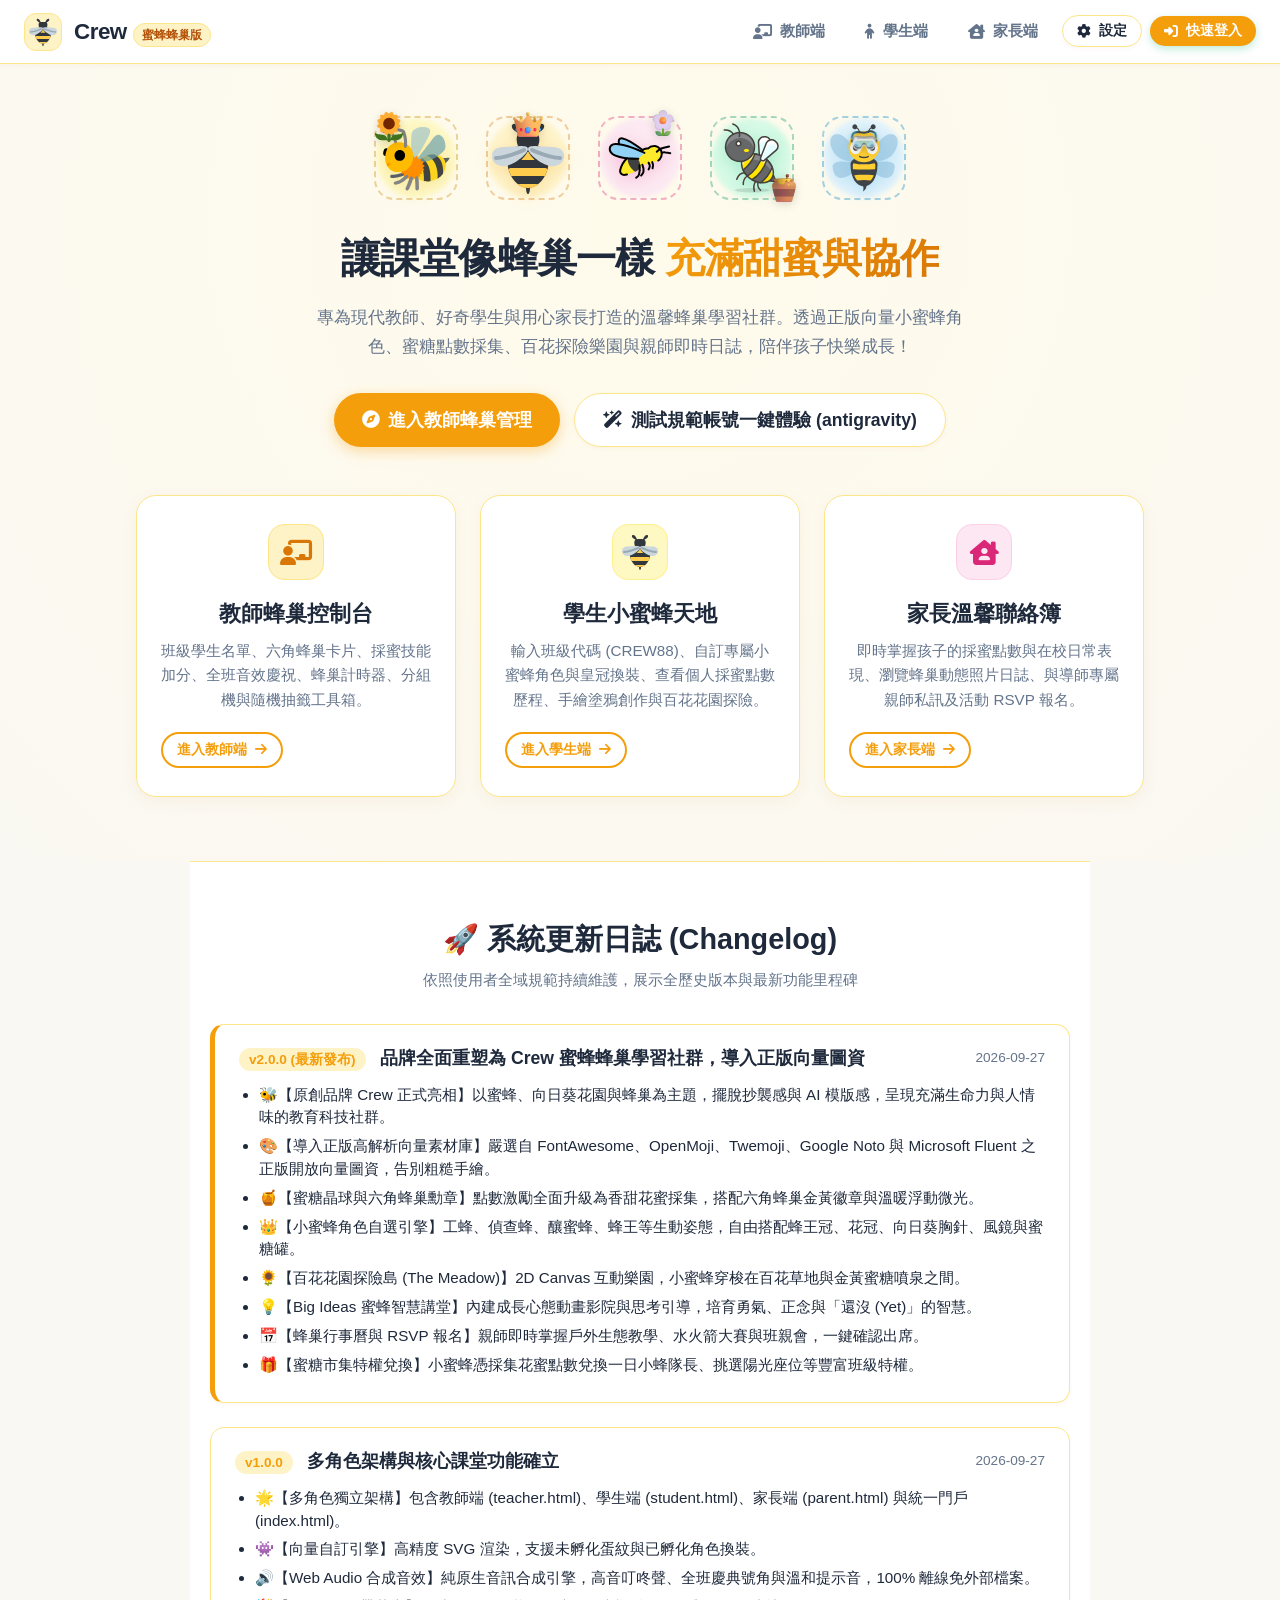
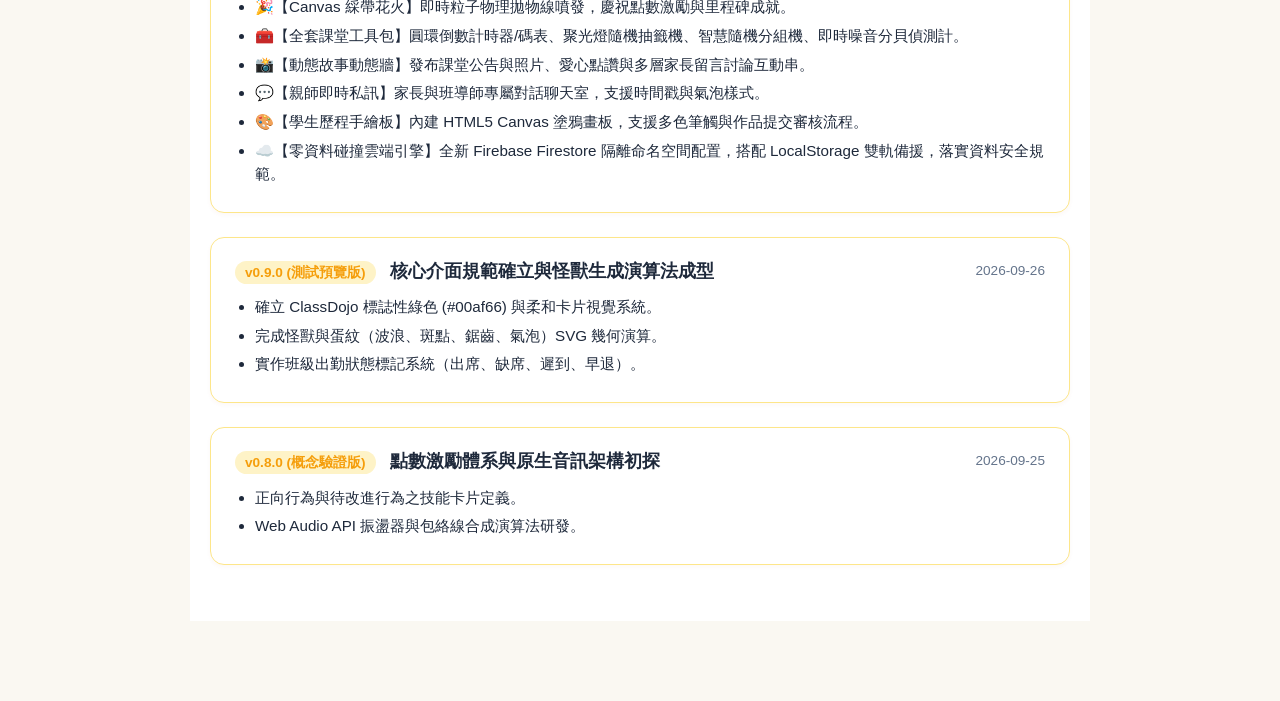
==== commit 54a96e7e: "feat: complete Crew Honeybee transformation with vector SVGs, rewards store, The Meadow 2D canvas, a" ====
--- a/index.html
+++ b/index.html
@@ -3,127 +3,155 @@
 <head>
   <meta charset="UTF-8">
   <meta name="viewport" content="width=device-width, initial-scale=1.0, maximum-scale=1.0, user-scalable=no">
-  <title>ClassDojo - 讓課堂充滿笑聲與成長的學習社群</title>
+  <title>Crew - 充滿陽光與笑聲的蜜蜂蜂巢班級學習社群</title>
+  <link rel="stylesheet" href="https://cdnjs.cloudflare.com/ajax/libs/font-awesome/6.5.1/css/all.min.css">
   <link rel="stylesheet" href="css/style.css">
   <link rel="stylesheet" href="css/dojo-ui.css">
-  <link rel="icon" href="data:image/svg+xml,<svg xmlns=%22http://www.w3.org/2000/svg%22 viewBox=%220 0 100 100%22><circle cx=%2250%22 cy=%2250%22 r=%2245%22 fill=%22%2300d27a%22/><circle cx=%2238%22 cy=%2244%22 r=%228%22 fill=%22%23fff%22/><circle cx=%2262%22 cy=%2244%22 r=%228%22 fill=%22%23fff%22/><circle cx=%2240%22 cy=%2244%22 r=%224%22 fill=%22%232b3b48%22/><circle cx=%2264%22 cy=%2244%22 r=%224%22 fill=%22%232b3b48%22/><path d=%22M 36 60 Q 50 72 64 60%22 stroke=%22%232b3b48%22 stroke-width=%224%22 fill=%22none%22 stroke-linecap=%22round%22/></svg>">
+  <link rel="icon" href="assets/svg/bee-twemoji.svg">
 </head>
 <body>
 
   <!-- Navigation Bar -->
   <header class="dojo-navbar">
     <a href="index.html" class="dojo-brand">
-      <div class="dojo-logo-icon">👾</div>
-      <span>ClassDojo</span>
+      <div style="width: 38px; height: 38px; display: flex; align-items: center; justify-content: center; background: #fef3c7; border-radius: 12px; border: 1.5px solid #fde68a;">
+        <img src="assets/svg/bee-twemoji.svg" alt="Crew Bee" style="width: 28px; height: 28px;">
+      </div>
+      <div style="display: flex; align-items: baseline; gap: 6px;">
+        <span style="font-weight: 900; font-size: 1.4rem; letter-spacing: -0.5px; color: #1e293b;">Crew</span>
+        <span style="font-size: 0.75rem; font-weight: 800; color: #b45309; background: #fef3c7; padding: 2px 8px; border-radius: 9999px; border: 1px solid #fde68a;">蜜蜂蜂巢版</span>
+      </div>
     </a>
     <nav class="dojo-nav-links">
-      <a href="teacher.html" class="nav-link-btn">👨‍🏫 教師端</a>
-      <a href="student.html" class="nav-link-btn">👾 學生端</a>
-      <a href="parent.html" class="nav-link-btn">👨‍👩‍👧 家長端</a>
-      <button id="btn-open-settings" class="btn btn-secondary btn-sm" title="系統與 Firebase 設定">⚙️ 設定</button>
-      <button id="btn-quick-login" class="btn btn-primary btn-sm">🚀 快速登入</button>
+      <a href="teacher.html" class="nav-link-btn"><i class="fa-solid fa-chalkboard-user"></i> 教師端</a>
+      <a href="student.html" class="nav-link-btn"><i class="fa-solid fa-child"></i> 學生端</a>
+      <a href="parent.html" class="nav-link-btn"><i class="fa-solid fa-house-chimney-user"></i> 家長端</a>
+      <button id="btn-open-settings" class="btn btn-secondary btn-sm" title="系統與資料庫設定"><i class="fa-solid fa-gear"></i> 設定</button>
+      <button id="btn-quick-login" class="btn btn-primary btn-sm"><i class="fa-solid fa-right-to-bracket"></i> 快速登入</button>
     </nav>
   </header>
 
-  <!-- Hero Section -->
+  <!-- Main Hero Section -->
   <main>
-    <section class="landing-hero">
-      <div id="hero-monster-banner" style="display: flex; justify-content: center; gap: 16px; margin-bottom: 20px;"></div>
-      <h1 class="hero-title">建立更緊密的<span>課堂與家庭</span>社群</h1>
-      <p class="hero-subtitle">
-        專為教師、學生與家長設計的趣味激勵平台。透過超萌怪獸頭像、即時點數激勵、課堂工具箱與動態交流，陪伴孩子快樂成長！
+    <section class="landing-hero" style="background: radial-gradient(circle at 50% 20%, #fffbeb 0%, #faf8f2 100%); padding-top: 48px; padding-bottom: 64px;">
+      
+      <!-- Little Bees Floating Banner -->
+      <div id="hero-monster-banner" style="display: flex; justify-content: center; align-items: center; gap: 20px; margin-bottom: 24px;"></div>
+      
+      <h1 class="hero-title" style="font-size: 2.5rem; font-weight: 900; color: #1e293b; margin-bottom: 16px;">
+        讓課堂像蜂巢一樣 <span style="color: #f59e0b; background: linear-gradient(135deg, #f59e0b, #d97706); -webkit-background-clip: text; -webkit-text-fill-color: transparent;">充滿甜蜜與協作</span>
+      </h1>
+      <p class="hero-subtitle" style="max-width: 660px; margin: 0 auto 32px; color: #64748b; font-size: 1.05rem; line-height: 1.7;">
+        專為現代教師、好奇學生與用心家長打造的溫馨蜂巢學習社群。透過正版向量小蜜蜂角色、蜜糖點數採集、百花探險樂園與親師即時日誌，陪伴孩子快樂成長！
       </p>
 
-      <div style="display: flex; justify-content: center; gap: 12px; margin-bottom: 40px; flex-wrap: wrap;">
-        <a href="teacher.html" class="btn btn-primary btn-lg">進入教師課堂管理</a>
-        <button id="btn-hero-demo" class="btn btn-secondary btn-lg">測試帳號一鍵體驗 (antigravity)</button>
+      <div style="display: flex; justify-content: center; gap: 14px; margin-bottom: 48px; flex-wrap: wrap;">
+        <a href="teacher.html" class="btn btn-primary btn-lg" style="box-shadow: 0 4px 14px rgba(245, 158, 11, 0.35);">
+          <i class="fa-solid fa-compass"></i> 進入教師蜂巢管理
+        </a>
+        <button id="btn-hero-demo" class="btn btn-secondary btn-lg" style="border: 1.5px solid #fde68a;">
+          <i class="fa-solid fa-wand-magic-sparkles"></i> 測試規範帳號一鍵體驗 (antigravity)
+        </button>
       </div>
 
       <!-- Role Entrance Cards Grid -->
-      <div class="role-cards-grid">
+      <div class="role-cards-grid" style="max-width: 1040px; margin: 0 auto; display: grid; grid-template-columns: repeat(auto-fit, minmax(300px, 1fr)); gap: 24px; padding: 0 16px;">
+        
         <!-- Teacher Card -->
-        <a href="teacher.html" class="role-entry-card" id="card-teacher">
-          <div class="role-icon-circle" style="background: #e6f9f0; color: #00af66;">👨‍🏫</div>
-          <h3 style="font-size: 1.35rem; font-weight: 800; margin-bottom: 8px;">教師課堂管理</h3>
-          <p style="color: var(--text-muted); font-size: 0.95rem; line-height: 1.5; margin-bottom: 16px;">
-            班級學生名單、怪獸卡片、正負向技能給分、全班音效慶祝、計時器、分組與抽籤工具箱。
-          </p>
-          <span class="btn btn-outline-primary btn-sm" style="margin-top: auto;">進入教師端 →</span>
+        <a href="teacher.html" class="role-entry-card" id="card-teacher" style="border-radius: 20px; border: 1.5px solid #fde68a; background: #ffffff; padding: 28px 24px; display: flex; flex-direction: column; transition: all 0.2s ease; box-shadow: 0 4px 16px rgba(180, 83, 9, 0.06);">
+          <div style="width: 56px; height: 56px; border-radius: 16px; background: #fef3c7; display: flex; align-items: center; justify-content: center; margin-bottom: 18px; border: 1px solid #fde68a;">
+            <i class="fa-solid fa-chalkboard-user" style="font-size: 1.6rem; color: #d97706;"></i>
+          </div>
+          <h3 style="font-size: 1.35rem; font-weight: 800; color: #1e293b; margin-bottom: 8px;">教師蜂巢控制台</h3>
+          <p style="color: #64748b; font-size: 0.95rem; line-height: 1.6; margin-bottom: 20px;">
+            班級學生名單、六角蜂巢卡片、採蜜技能加分、全班音效慶祝、蜂巢計時器、分組機與隨機抽籤工具箱。
+          </p>
+          <span class="btn btn-outline-primary btn-sm" style="margin-top: auto; align-self: flex-start;">
+            進入教師端 <i class="fa-solid fa-arrow-right"></i>
+          </span>
         </a>
 
         <!-- Student Card -->
-        <a href="student.html" class="role-entry-card" id="card-student">
-          <div class="role-icon-circle" style="background: #ebf3ff; color: #3a86ff;">👾</div>
-          <h3 style="font-size: 1.35rem; font-weight: 800; margin-bottom: 8px;">學生怪獸工坊</h3>
-          <p style="color: var(--text-muted); font-size: 0.95rem; line-height: 1.5; margin-bottom: 16px;">
-            輸入班級代碼 (DOJO77)、自訂專屬怪獸身型與配件換裝、查看個人成長點數、手繪板歷程創作。
-          </p>
-          <span class="btn btn-outline-primary btn-sm" style="margin-top: auto;">進入學生端 →</span>
+        <a href="student.html" class="role-entry-card" id="card-student" style="border-radius: 20px; border: 1.5px solid #fde68a; background: #ffffff; padding: 28px 24px; display: flex; flex-direction: column; transition: all 0.2s ease; box-shadow: 0 4px 16px rgba(180, 83, 9, 0.06);">
+          <div style="width: 56px; height: 56px; border-radius: 16px; background: #fef9c3; display: flex; align-items: center; justify-content: center; margin-bottom: 18px; border: 1px solid #fef08a;">
+            <img src="assets/svg/bee-twemoji.svg" alt="小蜜蜂" style="width: 36px; height: 36px;">
+          </div>
+          <h3 style="font-size: 1.35rem; font-weight: 800; color: #1e293b; margin-bottom: 8px;">學生小蜜蜂天地</h3>
+          <p style="color: #64748b; font-size: 0.95rem; line-height: 1.6; margin-bottom: 20px;">
+            輸入班級代碼 (CREW88)、自訂專屬小蜜蜂角色與皇冠換裝、查看個人採蜜點數歷程、手繪塗鴉創作與百花花園探險。
+          </p>
+          <span class="btn btn-outline-primary btn-sm" style="margin-top: auto; align-self: flex-start;">
+            進入學生端 <i class="fa-solid fa-arrow-right"></i>
+          </span>
         </a>
 
         <!-- Parent Card -->
-        <a href="parent.html" class="role-entry-card" id="card-parent">
-          <div class="role-icon-circle" style="background: #fdf2f8; color: #ff006e;">👨‍👩‍👧</div>
-          <h3 style="font-size: 1.35rem; font-weight: 800; margin-bottom: 8px;">家長即時聯絡簿</h3>
-          <p style="color: var(--text-muted); font-size: 0.95rem; line-height: 1.5; margin-bottom: 16px;">
-            掌握孩子的每日點數與在校表現明細、瀏覽班級精彩照片故事動態、與班導師即時私訊溝通。
-          </p>
-          <span class="btn btn-outline-primary btn-sm" style="margin-top: auto;">進入家長端 →</span>
+        <a href="parent.html" class="role-entry-card" id="card-parent" style="border-radius: 20px; border: 1.5px solid #fde68a; background: #ffffff; padding: 28px 24px; display: flex; flex-direction: column; transition: all 0.2s ease; box-shadow: 0 4px 16px rgba(180, 83, 9, 0.06);">
+          <div style="width: 56px; height: 56px; border-radius: 16px; background: #fce7f3; display: flex; align-items: center; justify-content: center; margin-bottom: 18px; border: 1px solid #fbcfe8;">
+            <i class="fa-solid fa-house-chimney-user" style="font-size: 1.6rem; color: #db2777;"></i>
+          </div>
+          <h3 style="font-size: 1.35rem; font-weight: 800; color: #1e293b; margin-bottom: 8px;">家長溫馨聯絡簿</h3>
+          <p style="color: #64748b; font-size: 0.95rem; line-height: 1.6; margin-bottom: 20px;">
+            即時掌握孩子的採蜜點數與在校日常表現、瀏覽蜂巢動態照片日誌、與導師專屬親師私訊及活動 RSVP 報名。
+          </p>
+          <span class="btn btn-outline-primary btn-sm" style="margin-top: auto; align-self: flex-start;">
+            進入家長端 <i class="fa-solid fa-arrow-right"></i>
+          </span>
         </a>
       </div>
     </section>
 
     <!-- Homepage Changelog (User Global Rule 1) -->
-    <section class="changelog-section" id="changelog-container">
+    <section class="changelog-section" id="changelog-container" style="background: #ffffff; padding: 56px 20px; border-top: 1px solid #fde68a;">
       <!-- Rendered dynamically by changelog.js -->
     </section>
   </main>
 
   <!-- Quick Login Modal (User Rule 2: antigravity / 123456) -->
   <div class="modal-backdrop" id="login-modal">
-    <div class="modal-card" style="max-width: 440px;">
-      <div class="modal-header">
+    <div class="modal-card" style="max-width: 440px; border-radius: 20px; border: 1.5px solid #fde68a;">
+      <div class="modal-header" style="border-bottom: 1px solid #fef3c7; background: #fffdf5;">
         <div class="modal-title-group">
-          <span style="font-size: 1.5rem;">🔐</span>
-          <h3 class="modal-title">快速登入驗證</h3>
+          <span style="font-size: 1.5rem;">🐝</span>
+          <h3 class="modal-title">Crew 快速登入驗證</h3>
         </div>
         <button class="modal-close-btn" id="btn-close-login">&times;</button>
       </div>
       <div class="modal-body">
-        <div style="background: #f0fdf4; border: 1px solid #86efac; border-radius: 8px; padding: 12px; margin-bottom: 16px; font-size: 0.85rem; color: #166534;">
+        <div style="background: #fefce8; border: 1px solid #fef08a; border-radius: 12px; padding: 12px; margin-bottom: 16px; font-size: 0.85rem; color: #854d0e;">
           <strong>💡 測試規範預設帳號：</strong><br>
           帳號：<code>antigravity</code> | 密碼：<code>123456</code>
         </div>
         <div style="display: flex; flex-direction: column; gap: 14px;">
           <div>
-            <label style="font-size: 0.9rem; font-weight: 700; color: var(--text-main); display: block; margin-bottom: 6px;">使用者帳號</label>
-            <input type="text" id="login-username" value="antigravity" style="width: 100%; padding: 10px 14px; border: 1.5px solid var(--border-light); border-radius: 8px; font-family: inherit;">
-          </div>
-          <div>
-            <label style="font-size: 0.9rem; font-weight: 700; color: var(--text-main); display: block; margin-bottom: 6px;">密碼</label>
-            <input type="password" id="login-password" value="123456" style="width: 100%; padding: 10px 14px; border: 1.5px solid var(--border-light); border-radius: 8px; font-family: inherit;">
-          </div>
-          <div>
-            <label style="font-size: 0.9rem; font-weight: 700; color: var(--text-main); display: block; margin-bottom: 6px;">前往角色</label>
-            <select id="login-target-role" style="width: 100%; padding: 10px 14px; border: 1.5px solid var(--border-light); border-radius: 8px; font-family: inherit;">
-              <option value="teacher.html">👨‍🏫 教師端 (Teacher Dashboard)</option>
-              <option value="student.html">👾 學生端 (Student Workshop)</option>
-              <option value="parent.html">👨‍👩‍👧 家長端 (Parent Portal)</option>
+            <label style="font-size: 0.9rem; font-weight: 700; color: #1e293b; display: block; margin-bottom: 6px;">使用者帳號</label>
+            <input type="text" id="login-username" value="antigravity" style="width: 100%; padding: 10px 14px; border: 1.5px solid #fde68a; border-radius: 8px; font-family: inherit;">
+          </div>
+          <div>
+            <label style="font-size: 0.9rem; font-weight: 700; color: #1e293b; display: block; margin-bottom: 6px;">密碼</label>
+            <input type="password" id="login-password" value="123456" style="width: 100%; padding: 10px 14px; border: 1.5px solid #fde68a; border-radius: 8px; font-family: inherit;">
+          </div>
+          <div>
+            <label style="font-size: 0.9rem; font-weight: 700; color: #1e293b; display: block; margin-bottom: 6px;">前往角色端點</label>
+            <select id="login-target-role" style="width: 100%; padding: 10px 14px; border: 1.5px solid #fde68a; border-radius: 8px; font-family: inherit;">
+              <option value="teacher.html">👨‍🏫 教師端 (Teacher Hive)</option>
+              <option value="student.html">🐝 學生端 (Student Bee Hub)</option>
+              <option value="parent.html">🏡 家長端 (Parent Connect)</option>
             </select>
           </div>
         </div>
       </div>
-      <div class="modal-footer">
+      <div class="modal-footer" style="background: #fffdf5; border-top: 1px solid #fef3c7;">
         <button class="btn btn-secondary" id="btn-cancel-login">取消</button>
-        <button class="btn btn-primary" id="btn-submit-login">登入並進入系統</button>
+        <button class="btn btn-primary" id="btn-submit-login">登入並進入蜂巢</button>
       </div>
     </div>
   </div>
 
   <!-- System & Firebase Settings Modal (User Rule 4: Data Security) -->
   <div class="modal-backdrop" id="settings-modal">
-    <div class="modal-card" style="max-width: 520px;">
-      <div class="modal-header">
+    <div class="modal-card" style="max-width: 520px; border-radius: 20px; border: 1.5px solid #fde68a;">
+      <div class="modal-header" style="border-bottom: 1px solid #fef3c7; background: #fffdf5;">
         <div class="modal-title-group">
           <span style="font-size: 1.5rem;">⚙️</span>
           <h3 class="modal-title">系統與資料庫設定</h3>
@@ -131,34 +159,34 @@
         <button class="modal-close-btn" id="btn-close-settings">&times;</button>
       </div>
       <div class="modal-body">
-        <div style="background: #f8fafc; border: 1px solid var(--border-light); border-radius: 8px; padding: 14px; margin-bottom: 18px;">
-          <h4 style="font-size: 0.95rem; font-weight: 800; color: var(--text-main); margin-bottom: 6px;">🛡️ 零資料更動保證 (Zero Data Disruption)</h4>
-          <p style="font-size: 0.85rem; color: var(--text-muted); line-height: 1.5;">
-            本系統使用獨立隔離命名空間 <code>classdojo_system_v1</code>。絕對不影響、不覆蓋、不損害任何既有線上專案與作業清點系統正式資料。
+        <div style="background: #fefce8; border: 1px solid #fef08a; border-radius: 12px; padding: 14px; margin-bottom: 18px;">
+          <h4 style="font-size: 0.95rem; font-weight: 800; color: #b45309; margin-bottom: 6px;">🛡️ 零資料更動保證 (Zero Data Disruption)</h4>
+          <p style="font-size: 0.85rem; color: #78350f; line-height: 1.5;">
+            本系統使用專屬隔離命名空間 <code>classdojo_system_v1</code>。絕對不影響、不覆蓋、不損害任何既有線上專案與作業清點系統正式資料。
           </p>
         </div>
 
         <div style="display: flex; flex-direction: column; gap: 14px;">
           <div>
-            <label style="font-size: 0.9rem; font-weight: 700; color: var(--text-main); display: block; margin-bottom: 4px;">當前儲存引擎狀態</label>
+            <label style="font-size: 0.9rem; font-weight: 700; color: #1e293b; display: block; margin-bottom: 4px;">當前儲存引擎狀態</label>
             <div style="padding: 10px 14px; background: #f0fdf4; border: 1px solid #bbf7d0; border-radius: 8px; font-size: 0.9rem; color: #15803d; font-weight: 700; display: flex; align-items: center; gap: 8px;">
               <span>✅ 本地雙軌持久化運作中 (LocalStorage + Cloud Failover)</span>
             </div>
           </div>
           <div>
-            <label style="font-size: 0.9rem; font-weight: 700; color: var(--text-main); display: block; margin-bottom: 4px;">自訂 Firebase API Key (選填)</label>
-            <input type="text" id="cfg-firebase-key" placeholder="貼上自訂 Firebase API Key 啟用雲端即時連線" style="width: 100%; padding: 10px 14px; border: 1.5px solid var(--border-light); border-radius: 8px; font-family: inherit; font-size: 0.85rem;">
-          </div>
-          <div style="border-top: 1px solid var(--border-light); padding-top: 14px; display: flex; justify-content: space-between; align-items: center;">
+            <label style="font-size: 0.9rem; font-weight: 700; color: #1e293b; display: block; margin-bottom: 4px;">自訂 Firebase API Key (選填)</label>
+            <input type="text" id="cfg-firebase-key" placeholder="貼上自訂 Firebase API Key 啟用雲端即時連線" style="width: 100%; padding: 10px 14px; border: 1.5px solid #fde68a; border-radius: 8px; font-family: inherit; font-size: 0.85rem;">
+          </div>
+          <div style="border-top: 1px solid #fde68a; padding-top: 14px; display: flex; justify-content: space-between; align-items: center;">
             <div>
-              <strong style="font-size: 0.9rem; color: var(--text-main); display: block;">重置為預設演示資料</strong>
-              <small style="color: var(--text-muted);">還原 3年甲班 快樂冒險隊與 8 隻怪獸學生</small>
+              <strong style="font-size: 0.9rem; color: #1e293b; display: block;">重置為示範向日葵小隊資料</strong>
+              <small style="color: #64748b;">還原四年一班 5 隻可愛小蜜蜂學生</small>
             </div>
-            <button class="btn btn-secondary btn-sm" id="btn-reset-demo" style="color: var(--dojo-red);">重置資料</button>
-          </div>
-        </div>
-      </div>
-      <div class="modal-footer">
+            <button class="btn btn-secondary btn-sm" id="btn-reset-demo" style="color: #dc2626;">重置資料</button>
+          </div>
+        </div>
+      </div>
+      <div class="modal-footer" style="background: #fffdf5; border-top: 1px solid #fef3c7;">
         <button class="btn btn-primary" id="btn-save-settings">儲存設定</button>
       </div>
     </div>
@@ -167,19 +195,19 @@
   <!-- Mobile Bottom Navigation Bar (393x852 Viewport) -->
   <nav class="mobile-bottom-bar">
     <a href="index.html" class="mobile-nav-item active">
-      <span class="mobile-nav-icon">🏠</span>
+      <span class="mobile-nav-icon"><i class="fa-solid fa-house"></i></span>
       <span>首頁</span>
     </a>
     <a href="teacher.html" class="mobile-nav-item">
-      <span class="mobile-nav-icon">👨‍🏫</span>
+      <span class="mobile-nav-icon"><i class="fa-solid fa-chalkboard-user"></i></span>
       <span>教師</span>
     </a>
     <a href="student.html" class="mobile-nav-item">
-      <span class="mobile-nav-icon">👾</span>
+      <span class="mobile-nav-icon"><i class="fa-solid fa-child"></i></span>
       <span>學生</span>
     </a>
     <a href="parent.html" class="mobile-nav-item">
-      <span class="mobile-nav-icon">👨‍👩‍👧</span>
+      <span class="mobile-nav-icon"><i class="fa-solid fa-house-chimney-user"></i></span>
       <span>家長</span>
     </a>
   </nav>
@@ -195,74 +223,77 @@
     // 1. Render Changelog (User Rule 1)
     renderChangelog('changelog-container');
 
-    // 2. Render Hero Monsters Banner
+    // 2. Render Hero Bee Banner
     const banner = document.getElementById('hero-monster-banner');
-    if (banner && window.monsterEngine) {
-      banner.innerHTML = `
-        <div style="transform: rotate(-6deg);">${window.monsterEngine.render({ colorIdx: 0, bodyShape: 'round', eyeStyle: 'two_big', mouthStyle: 'smile', accessory: 'party_hat' }, 90)}</div>
-        <div style="transform: translateY(-8px);">${window.monsterEngine.renderWholeClassIcon(110)}</div>
-        <div style="transform: rotate(6deg);">${window.monsterEngine.render({ colorIdx: 5, bodyShape: 'pear', eyeStyle: 'happy', mouthStyle: 'cute_open', accessory: 'bow' }, 90)}</div>
-      `;
+    if (banner && window.beeEngine) {
+      banner.innerHTML = [
+        { bodyShape: 'round', colorIdx: 1, accessory: 'bow' },
+        { bodyShape: 'pear', colorIdx: 0, accessory: 'horns' },
+        { bodyShape: 'blob', colorIdx: 4, accessory: 'party_hat' },
+        { bodyShape: 'tall', colorIdx: 2, accessory: 'antenna' },
+        { bodyShape: 'fluffy', colorIdx: 3, accessory: 'glasses' }
+      ].map(traits => `
+        <div style="cursor: pointer; transition: transform 0.2s ease;" onmouseover="this.style.transform='scale(1.15) translateY(-6px)'" onmouseout="this.style.transform='scale(1) translateY(0)'">
+          ${window.beeEngine.render(traits, 92)}
+        </div>
+      `).join('');
     }
 
-    // 3. Quick Login Modal Handlers
+    // 3. Quick Login Controls (User Rule 2: antigravity / 123456)
     const loginModal = document.getElementById('login-modal');
-    const openLoginBtn = document.getElementById('btn-quick-login');
-    const heroDemoBtn = document.getElementById('btn-hero-demo');
-    const closeLoginBtn = document.getElementById('btn-close-login');
-    const cancelLoginBtn = document.getElementById('btn-cancel-login');
-    const submitLoginBtn = document.getElementById('btn-submit-login');
-
-    function openLogin() { loginModal.classList.add('open'); }
-    function closeLogin() { loginModal.classList.remove('open'); }
-
-    if (openLoginBtn) openLoginBtn.addEventListener('click', openLogin);
-    if (heroDemoBtn) heroDemoBtn.addEventListener('click', openLogin);
-    if (closeLoginBtn) closeLoginBtn.addEventListener('click', closeLogin);
-    if (cancelLoginBtn) cancelLoginBtn.addEventListener('click', closeLogin);
-
-    if (submitLoginBtn) {
-      submitLoginBtn.addEventListener('click', () => {
-        const u = document.getElementById('login-username').value.trim();
-        const p = document.getElementById('login-password').value.trim();
-        const target = document.getElementById('login-target-role').value;
-
-        if (u === 'antigravity' && p === '123456') {
-          if (window.dojoAudio) window.dojoAudio.playPositive();
-          if (window.dojoConfetti) window.dojoConfetti.burst();
-          setTimeout(() => {
-            window.location.href = target;
-          }, 400);
-        } else {
-          alert('請輸入規範測試帳號：antigravity / 密碼：123456');
-        }
-      });
-    }
-
-    // 4. Settings Modal Handlers
+    document.getElementById('btn-quick-login')?.addEventListener('click', () => {
+      loginModal.classList.add('open');
+    });
+
+    document.getElementById('btn-hero-demo')?.addEventListener('click', () => {
+      loginModal.classList.add('open');
+    });
+
+    document.getElementById('btn-close-login')?.addEventListener('click', () => {
+      loginModal.classList.remove('open');
+    });
+
+    document.getElementById('btn-cancel-login')?.addEventListener('click', () => {
+      loginModal.classList.remove('open');
+    });
+
+    document.getElementById('btn-submit-login')?.addEventListener('click', () => {
+      const u = document.getElementById('login-username').value.trim();
+      const p = document.getElementById('login-password').value.trim();
+      const targetRole = document.getElementById('login-target-role').value;
+
+      if (u === 'antigravity' && p === '123456') {
+        if (window.dojoAudio) window.dojoAudio.playPositive();
+        if (window.dojoConfetti) window.dojoConfetti.burst();
+        setTimeout(() => {
+          window.location.href = targetRole;
+        }, 300);
+      } else {
+        alert('請輸入有效測試帳號密碼：\n帳號：antigravity\n密碼：123456');
+      }
+    });
+
+    // 4. Settings Controls
     const settingsModal = document.getElementById('settings-modal');
-    const openSettingsBtn = document.getElementById('btn-open-settings');
-    const closeSettingsBtn = document.getElementById('btn-close-settings');
-    const saveSettingsBtn = document.getElementById('btn-save-settings');
-    const resetDemoBtn = document.getElementById('btn-reset-demo');
-
-    if (openSettingsBtn) openSettingsBtn.addEventListener('click', () => settingsModal.classList.add('open'));
-    if (closeSettingsBtn) closeSettingsBtn.addEventListener('click', () => settingsModal.classList.remove('open'));
-    if (saveSettingsBtn) {
-      saveSettingsBtn.addEventListener('click', () => {
-        settingsModal.classList.remove('open');
-        alert('設定已儲存！已落實零資料更動保證。');
-      });
-    }
-    if (resetDemoBtn) {
-      resetDemoBtn.addEventListener('click', () => {
-        if (confirm('確定要還原演示班級與怪獸資料嗎？')) {
-          store.resetDemoData();
-          alert('已成功還原為預設演示資料！');
-          location.reload();
-        }
-      });
-    }
+    document.getElementById('btn-open-settings')?.addEventListener('click', () => {
+      settingsModal.classList.add('open');
+    });
+
+    document.getElementById('btn-close-settings')?.addEventListener('click', () => {
+      settingsModal.classList.remove('open');
+    });
+
+    document.getElementById('btn-save-settings')?.addEventListener('click', () => {
+      alert('設定已儲存！');
+      settingsModal.classList.remove('open');
+    });
+
+    document.getElementById('btn-reset-demo')?.addEventListener('click', () => {
+      if (confirm('確定重置為向日葵小隊示範資料？')) {
+        localStorage.clear();
+        location.reload();
+      }
+    });
   </script>
 </body>
 </html>
--- a/css/style.css
+++ b/css/style.css
@@ -1,35 +1,49 @@
 /* ==========================================================================
-   ClassDojo UI Design System & Global Styles
+   Crew Design System & Global Styles (Bee & Honeycomb Theme)
    ========================================================================== */
 
 :root {
-  --dojo-primary: #00af66;
-  --dojo-primary-hover: #009657;
-  --dojo-primary-light: #e6f9f0;
-  --dojo-secondary: #00d27a;
-  --dojo-blue: #3a86ff;
-  --dojo-blue-light: #ebf3ff;
-  --dojo-purple: #8338ec;
-  --dojo-purple-light: #f3ebff;
-  --dojo-yellow: #ffbe0b;
-  --dojo-orange: #fb5607;
-  --dojo-red: #ff4d6d;
-  --dojo-red-light: #fff0f3;
-
-  --text-main: #2b3b48;
-  --text-muted: #6c7c8c;
-  --text-light: #9aa7b2;
+  --crew-honey: #f59e0b;
+  --crew-honey-hover: #d97706;
+  --crew-honey-light: #fef3c7;
+  --crew-honey-dark: #b45309;
+  --crew-honey-border: #fde68a;
   
-  --bg-page: #f4f7f9;
+  --crew-meadow: #10b981;
+  --crew-meadow-light: #d1fae5;
+  --crew-sky: #0ea5e9;
+  --crew-sky-light: #e0f2fe;
+  --crew-purple: #8b5cf6;
+  --crew-pink: #ec4899;
+
+  /* Backward compatible bindings mapped to warm Honeybee palette */
+  --dojo-primary: #f59e0b;
+  --dojo-primary-hover: #d97706;
+  --dojo-primary-light: #fef3c7;
+  --dojo-secondary: #eab308;
+  --dojo-blue: #0ea5e9;
+  --dojo-blue-light: #e0f2fe;
+  --dojo-purple: #8b5cf6;
+  --dojo-purple-light: #ede9fe;
+  --dojo-yellow: #facc15;
+  --dojo-orange: #f97316;
+  --dojo-red: #ef4444;
+  --dojo-red-light: #fee2e2;
+
+  --text-main: #1e293b;
+  --text-muted: #64748b;
+  --text-light: #94a3b8;
+  
+  --bg-page: #faf8f2;
   --bg-card: #ffffff;
-  --bg-hover: #f8fafc;
-  --border-light: #e2e8f0;
-  --border-card: #e5ebf0;
-
-  --shadow-sm: 0 2px 4px rgba(43, 59, 72, 0.04);
-  --shadow-md: 0 4px 12px rgba(43, 59, 72, 0.08);
-  --shadow-lg: 0 10px 25px -5px rgba(43, 59, 72, 0.12);
-  --shadow-hover: 0 8px 20px rgba(0, 175, 102, 0.15);
+  --bg-hover: #fefce8;
+  --border-light: #fde68a;
+  --border-card: #fef08a;
+
+  --shadow-sm: 0 2px 4px rgba(180, 83, 9, 0.04);
+  --shadow-md: 0 4px 14px rgba(180, 83, 9, 0.08);
+  --shadow-lg: 0 10px 25px -5px rgba(180, 83, 9, 0.12);
+  --shadow-hover: 0 8px 22px rgba(245, 158, 11, 0.2);
 
   --radius-sm: 8px;
   --radius-md: 14px;
@@ -335,69 +349,73 @@
 }
 
 .student-card {
-  width: 112px;
-  min-height: 152px;
+  width: 118px;
+  min-height: 156px;
   background: #ffffff;
-  border-radius: 16px;
-  border: 1.5px solid transparent;
+  border-radius: 18px;
+  border: 1.5px solid #fde68a;
   padding: 8px 6px 12px;
   display: flex;
   flex-direction: column;
   align-items: center;
   position: relative;
-  box-shadow: 0 1px 3px rgba(0, 0, 0, 0.04);
+  box-shadow: 0 2px 6px rgba(180, 83, 9, 0.05);
   cursor: pointer;
-  transition: transform 0.16s ease, box-shadow 0.16s ease, border-color 0.16s ease;
+  transition: transform 0.18s cubic-bezier(0.34, 1.56, 0.64, 1), box-shadow 0.18s ease, border-color 0.18s ease;
   user-select: none;
 }
 
 .student-card:hover {
-  transform: translateY(-3px);
-  box-shadow: 0 6px 16px rgba(0, 0, 0, 0.08);
-  border-color: #cbd5e1;
+  transform: translateY(-4px);
+  box-shadow: 0 10px 22px rgba(245, 158, 11, 0.16);
+  border-color: #f59e0b;
 }
 
 .student-card.selected {
-  border-color: #3b82f6;
-  background-color: #eff6ff;
-  box-shadow: 0 0 0 2px #3b82f6;
+  border-color: #f59e0b;
+  background-color: #fffbeb;
+  box-shadow: 0 0 0 2.5px #f59e0b;
 }
 
 .student-card.whole-class-card {
-  background: #ffffff;
-}
-
-/* Points Badge matching real ClassDojo rgb(21, 128, 61) */
+  background: linear-gradient(180deg, #ffffff, #fefce8);
+  border-color: #fde047;
+}
+
+/* Honey Drop Points Badge */
 .points-badge {
   position: absolute;
   top: 4px;
   right: 6px;
-  width: 28px;
+  min-width: 28px;
   height: 28px;
-  border-radius: 999px;
-  background: #15803d;
+  padding: 0 6px;
+  border-radius: 10px;
+  background: linear-gradient(135deg, #f59e0b, #d97706);
   color: #ffffff;
-  font-weight: 700;
-  font-size: 15px;
+  font-weight: 800;
+  font-size: 14px;
   display: flex;
   align-items: center;
   justify-content: center;
-  z-index: 2;
-  box-shadow: 0 1px 3px rgba(0, 0, 0, 0.15);
+  z-index: 5;
+  box-shadow: 0 2px 6px rgba(217, 119, 6, 0.35);
+  border: 1.5px solid #ffffff;
 }
 
 .points-badge.negative {
-  background: #dc2626;
+  background: linear-gradient(135deg, #ef4444, #dc2626);
+  box-shadow: 0 2px 6px rgba(220, 38, 38, 0.3);
 }
 
 .points-badge.zero {
   background: #94a3b8;
 }
 
-/* Monster Container */
+/* Bee Avatar Container */
 .monster-avatar-wrap {
-  width: 86px;
-  height: 82px;
+  width: 90px;
+  height: 86px;
   display: flex;
   align-items: center;
   justify-content: center;
@@ -406,26 +424,46 @@
   position: relative;
 }
 
+.monster-avatar-wrap img,
 .monster-avatar-wrap svg {
   max-width: 100%;
   max-height: 100%;
-  filter: drop-shadow(0 3px 5px rgba(0, 0, 0, 0.05));
+  filter: drop-shadow(0 3px 6px rgba(180, 83, 9, 0.12));
   transition: transform 0.2s cubic-bezier(0.34, 1.56, 0.64, 1);
 }
 
+.student-card:hover .monster-avatar-wrap img,
 .student-card:hover .monster-avatar-wrap svg {
-  transform: scale(1.06);
+  transform: scale(1.08) translateY(-2px);
+}
+
+@keyframes beeBob {
+  0%, 100% { transform: translateY(0px) rotate(0deg); }
+  50% { transform: translateY(-4px) rotate(1.5deg); }
+}
+
+.crew-bee-bobbing {
+  animation: beeBob 2.6s ease-in-out infinite;
+}
+
+@keyframes eggPulse {
+  0%, 100% { transform: scale(1); }
+  50% { transform: scale(1.04); }
+}
+
+.crew-egg-pulse {
+  animation: eggPulse 2.2s ease-in-out infinite;
 }
 
 .student-name {
   font-size: 13px;
   font-weight: 700;
-  color: #171717;
+  color: #1e293b;
   text-align: center;
   white-space: nowrap;
   overflow: hidden;
   text-overflow: ellipsis;
-  max-width: 100px;
+  max-width: 104px;
   line-height: 1.2;
 }
 
@@ -447,18 +485,18 @@
   box-shadow: 0 1px 2px rgba(0, 0, 0, 0.1);
 }
 
-.att-present { background: #15803d; }
-.att-absent { background: #dc2626; }
+.att-present { background: #10b981; }
+.att-absent { background: #ef4444; }
 .att-tardy { background: #f59e0b; }
 .att-left { background: #ea580c; }
 
-/* Add Student Card matching ClassDojo lavender #f7f4ff */
+/* Add Student Card - Honeycomb style */
 .add-student-card {
-  width: 112px;
-  height: 152px;
-  background: #f7f4ff;
-  border: 1.5px solid transparent;
-  border-radius: 24px;
+  width: 118px;
+  min-height: 156px;
+  background: #fffdf5;
+  border: 2px dashed #fcd34d;
+  border-radius: 18px;
   display: flex;
   flex-direction: column;
   align-items: center;
@@ -470,16 +508,17 @@
 }
 
 .add-student-card:hover {
-  background: #ede9fe;
+  background: #fef9c3;
+  border-color: #f59e0b;
   transform: translateY(-3px);
-  box-shadow: 0 4px 12px rgba(124, 58, 237, 0.15);
+  box-shadow: 0 6px 16px rgba(245, 158, 11, 0.16);
 }
 
 .add-student-icon {
   width: 40px;
   height: 40px;
   border-radius: 50%;
-  background: #7c3aed;
+  background: linear-gradient(135deg, #f59e0b, #d97706);
   display: flex;
   align-items: center;
   justify-content: center;
@@ -487,11 +526,12 @@
   color: #ffffff;
   margin-bottom: 8px;
   line-height: 1;
+  box-shadow: 0 2px 6px rgba(217, 119, 6, 0.25);
 }
 
 .add-student-card strong {
   font-size: 13px;
-  color: #6d28d9;
+  color: #b45309;
   font-weight: 700;
 }
 
@@ -740,8 +780,24 @@
     height: 56px;
   }
 
+  .dojo-navbar .dojo-nav-links {
+    display: none; /* Mobile uses bottom bar */
+  }
+
   .dojo-brand span {
     font-size: 1.1rem;
+  }
+
+  .hero-section {
+    padding: 32px 16px 20px;
+  }
+
+  .hero-section h1 {
+    font-size: 1.8rem !important;
+  }
+
+  .hero-section p {
+    font-size: 0.95rem !important;
   }
 
   .classroom-header {
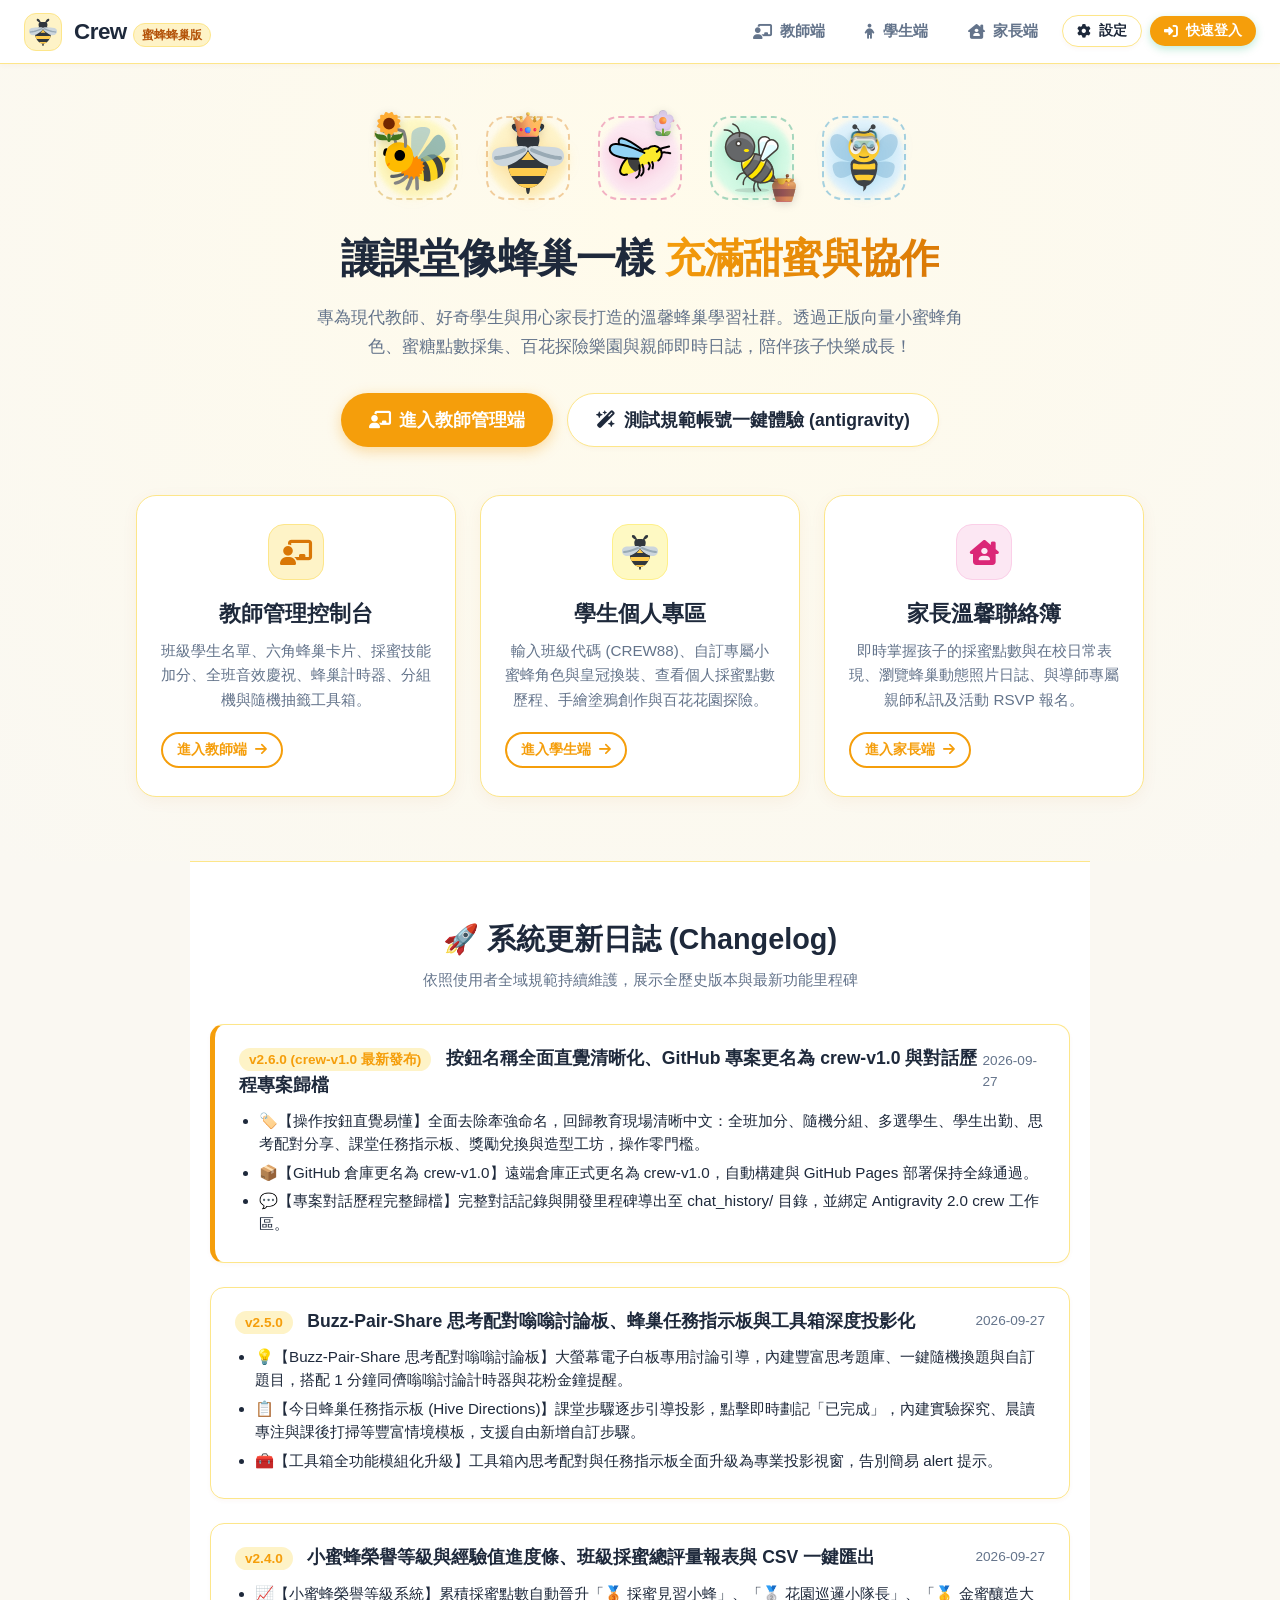
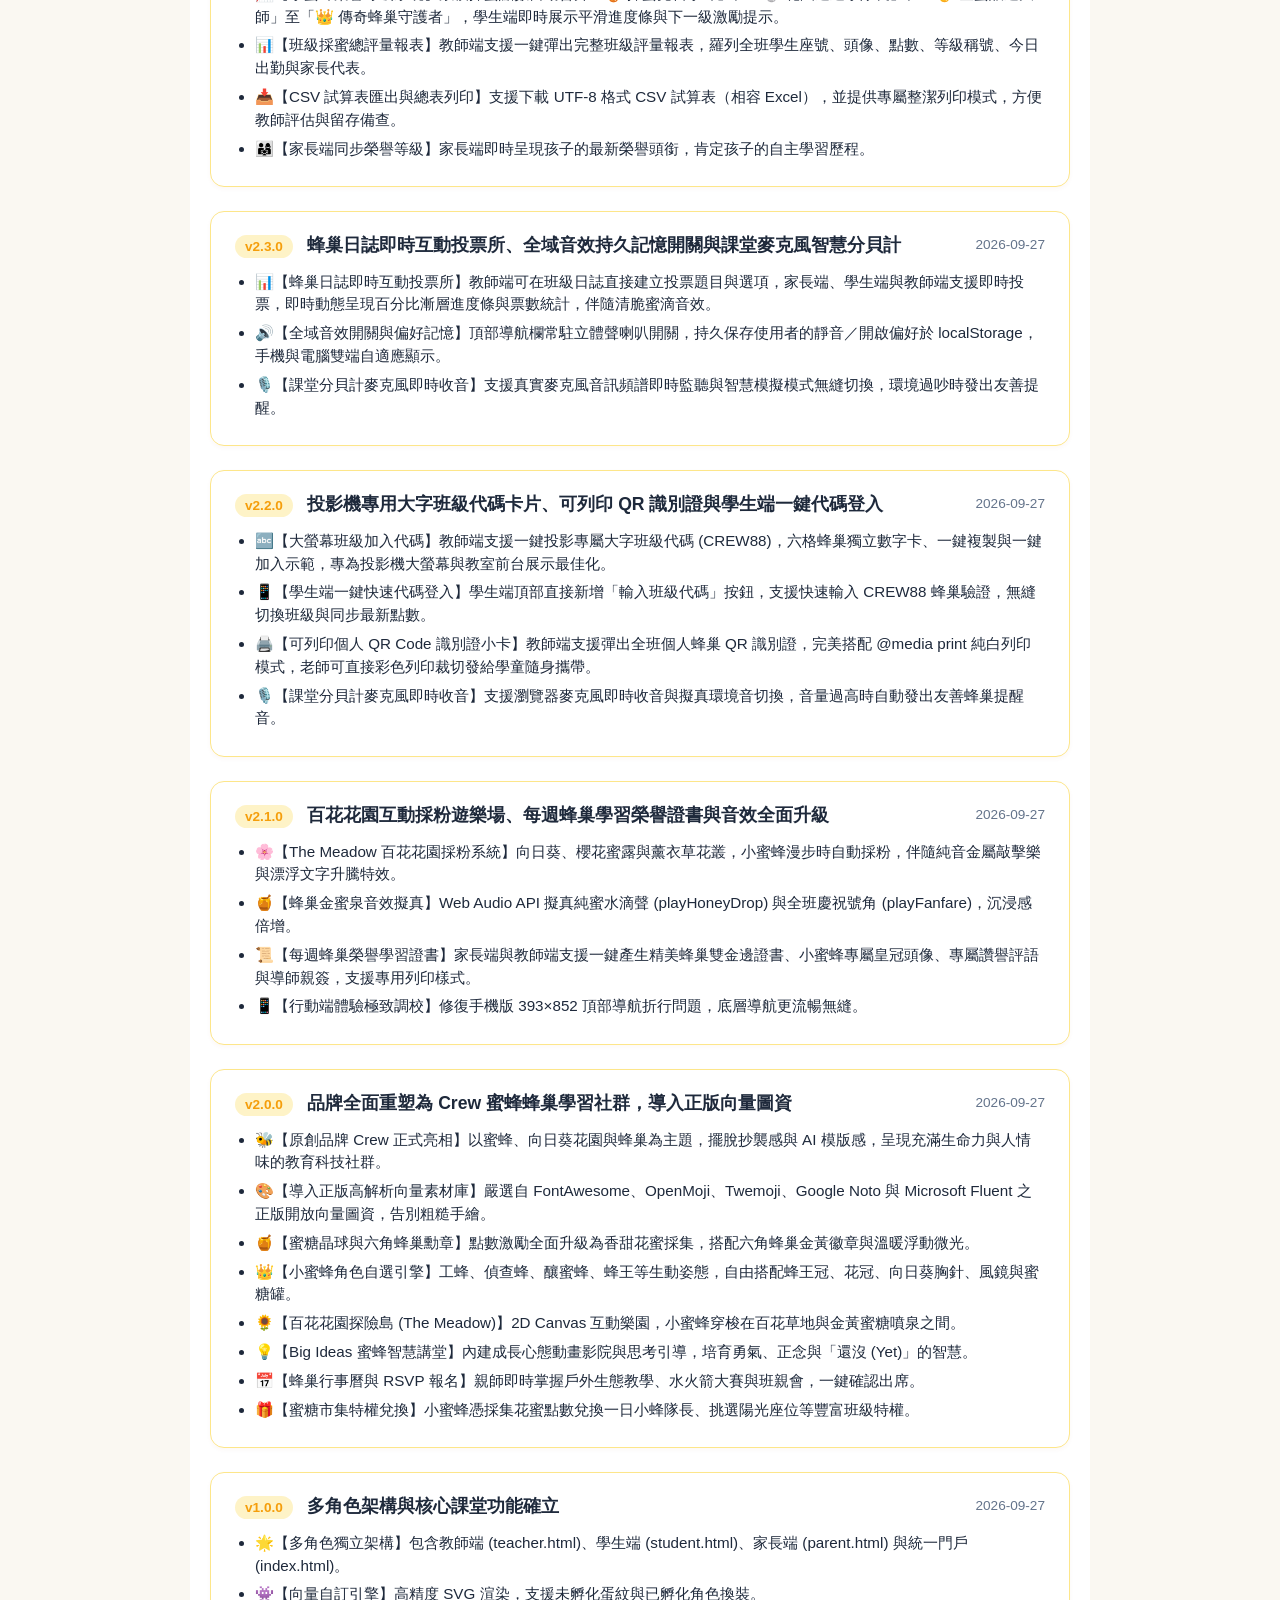
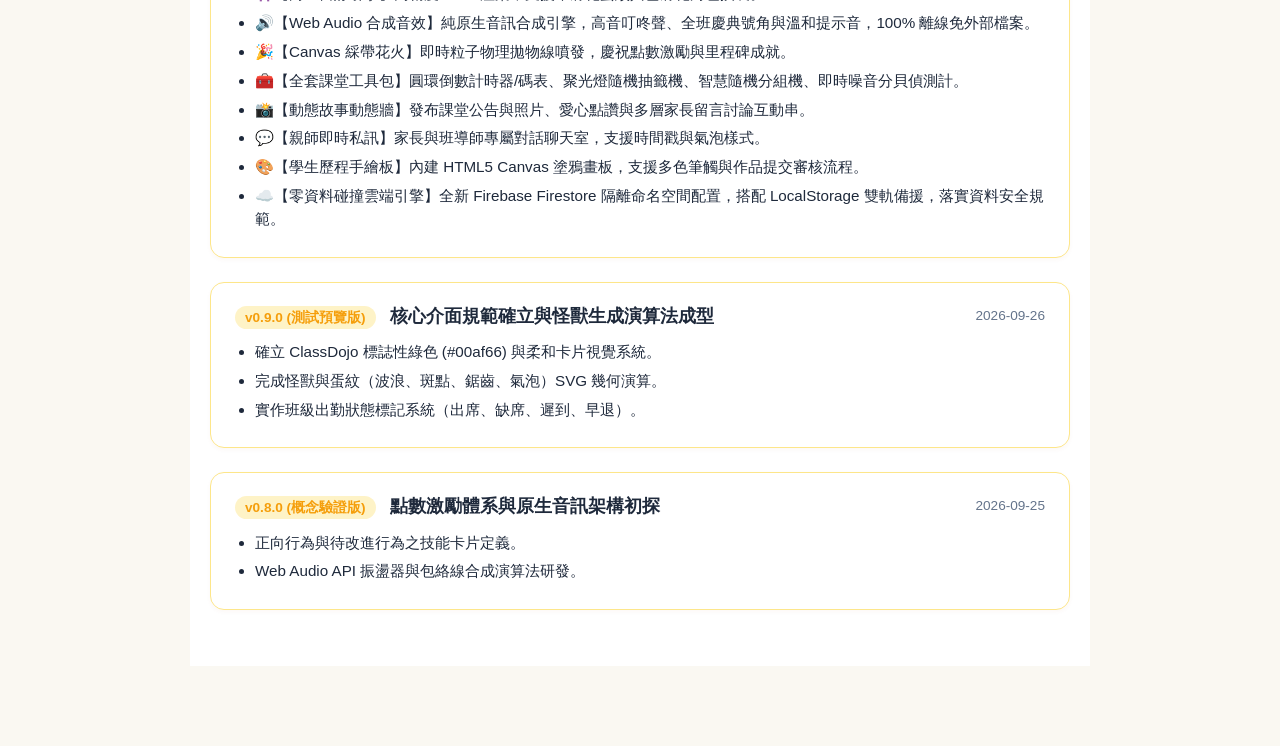
==== commit 5c5d06b0: "feat(crew-v1.0): clarify button names across all pages, link conversation to crew project, and updat" ====
--- a/index.html
+++ b/index.html
@@ -47,7 +47,7 @@
 
       <div style="display: flex; justify-content: center; gap: 14px; margin-bottom: 48px; flex-wrap: wrap;">
         <a href="teacher.html" class="btn btn-primary btn-lg" style="box-shadow: 0 4px 14px rgba(245, 158, 11, 0.35);">
-          <i class="fa-solid fa-compass"></i> 進入教師蜂巢管理
+          <i class="fa-solid fa-chalkboard-user"></i> 進入教師管理端
         </a>
         <button id="btn-hero-demo" class="btn btn-secondary btn-lg" style="border: 1.5px solid #fde68a;">
           <i class="fa-solid fa-wand-magic-sparkles"></i> 測試規範帳號一鍵體驗 (antigravity)
@@ -62,7 +62,7 @@
           <div style="width: 56px; height: 56px; border-radius: 16px; background: #fef3c7; display: flex; align-items: center; justify-content: center; margin-bottom: 18px; border: 1px solid #fde68a;">
             <i class="fa-solid fa-chalkboard-user" style="font-size: 1.6rem; color: #d97706;"></i>
           </div>
-          <h3 style="font-size: 1.35rem; font-weight: 800; color: #1e293b; margin-bottom: 8px;">教師蜂巢控制台</h3>
+          <h3 style="font-size: 1.35rem; font-weight: 800; color: #1e293b; margin-bottom: 8px;">教師管理控制台</h3>
           <p style="color: #64748b; font-size: 0.95rem; line-height: 1.6; margin-bottom: 20px;">
             班級學生名單、六角蜂巢卡片、採蜜技能加分、全班音效慶祝、蜂巢計時器、分組機與隨機抽籤工具箱。
           </p>
@@ -76,7 +76,7 @@
           <div style="width: 56px; height: 56px; border-radius: 16px; background: #fef9c3; display: flex; align-items: center; justify-content: center; margin-bottom: 18px; border: 1px solid #fef08a;">
             <img src="assets/svg/bee-twemoji.svg" alt="小蜜蜂" style="width: 36px; height: 36px;">
           </div>
-          <h3 style="font-size: 1.35rem; font-weight: 800; color: #1e293b; margin-bottom: 8px;">學生小蜜蜂天地</h3>
+          <h3 style="font-size: 1.35rem; font-weight: 800; color: #1e293b; margin-bottom: 8px;">學生個人專區</h3>
           <p style="color: #64748b; font-size: 0.95rem; line-height: 1.6; margin-bottom: 20px;">
             輸入班級代碼 (CREW88)、自訂專屬小蜜蜂角色與皇冠換裝、查看個人採蜜點數歷程、手繪塗鴉創作與百花花園探險。
           </p>
@@ -143,7 +143,7 @@
       </div>
       <div class="modal-footer" style="background: #fffdf5; border-top: 1px solid #fef3c7;">
         <button class="btn btn-secondary" id="btn-cancel-login">取消</button>
-        <button class="btn btn-primary" id="btn-submit-login">登入並進入蜂巢</button>
+        <button class="btn btn-primary" id="btn-submit-login">立即登入</button>
       </div>
     </div>
   </div>
--- a/css/dojo-ui.css
+++ b/css/dojo-ui.css
@@ -728,3 +728,84 @@
 .changelog-features-list li {
   margin-bottom: 6px;
 }
+
+/* ==========================================================================
+   Crew Weekly Honey Certificate of Merit (榮譽學習證書)
+   ========================================================================== */
+.certificate-frame {
+  background: #fffdf5;
+  border: 8px double #f59e0b;
+  border-radius: 20px;
+  padding: 36px 32px;
+  position: relative;
+  box-shadow: 0 10px 30px rgba(180, 83, 9, 0.12);
+  text-align: center;
+  max-width: 680px;
+  margin: 0 auto;
+}
+
+.certificate-header-title {
+  font-size: 1.9rem;
+  font-weight: 900;
+  color: #b45309;
+  letter-spacing: 2px;
+  margin-bottom: 6px;
+}
+
+.certificate-subtitle {
+  font-size: 1rem;
+  color: #78350f;
+  margin-bottom: 20px;
+}
+
+.certificate-seal {
+  position: absolute;
+  bottom: 24px;
+  right: 32px;
+  width: 76px;
+  height: 76px;
+  border-radius: 50%;
+  border: 2.5px dashed #d97706;
+  background: #fef3c7;
+  display: flex;
+  flex-direction: column;
+  align-items: center;
+  justify-content: center;
+  font-size: 0.72rem;
+  font-weight: 900;
+  color: #b45309;
+  transform: rotate(-10deg);
+  box-shadow: 0 2px 8px rgba(180, 83, 9, 0.15);
+}
+
+@media print {
+  body * {
+    visibility: hidden !important;
+  }
+  .modal-backdrop.open {
+    background: transparent !important;
+    position: static !important;
+  }
+  .modal-backdrop.open .modal-card {
+    box-shadow: none !important;
+    border: none !important;
+    padding: 0 !important;
+    max-width: 100% !important;
+  }
+  .certificate-frame, .certificate-frame * {
+    visibility: visible !important;
+  }
+  .certificate-frame {
+    position: fixed;
+    left: 0;
+    top: 0;
+    width: 100%;
+    max-width: 100%;
+    margin: 0;
+    box-shadow: none !important;
+    border: 6px double #d97706 !important;
+  }
+  .modal-header, .modal-footer, #btn-print-cert, #btn-close-cert {
+    display: none !important;
+  }
+}
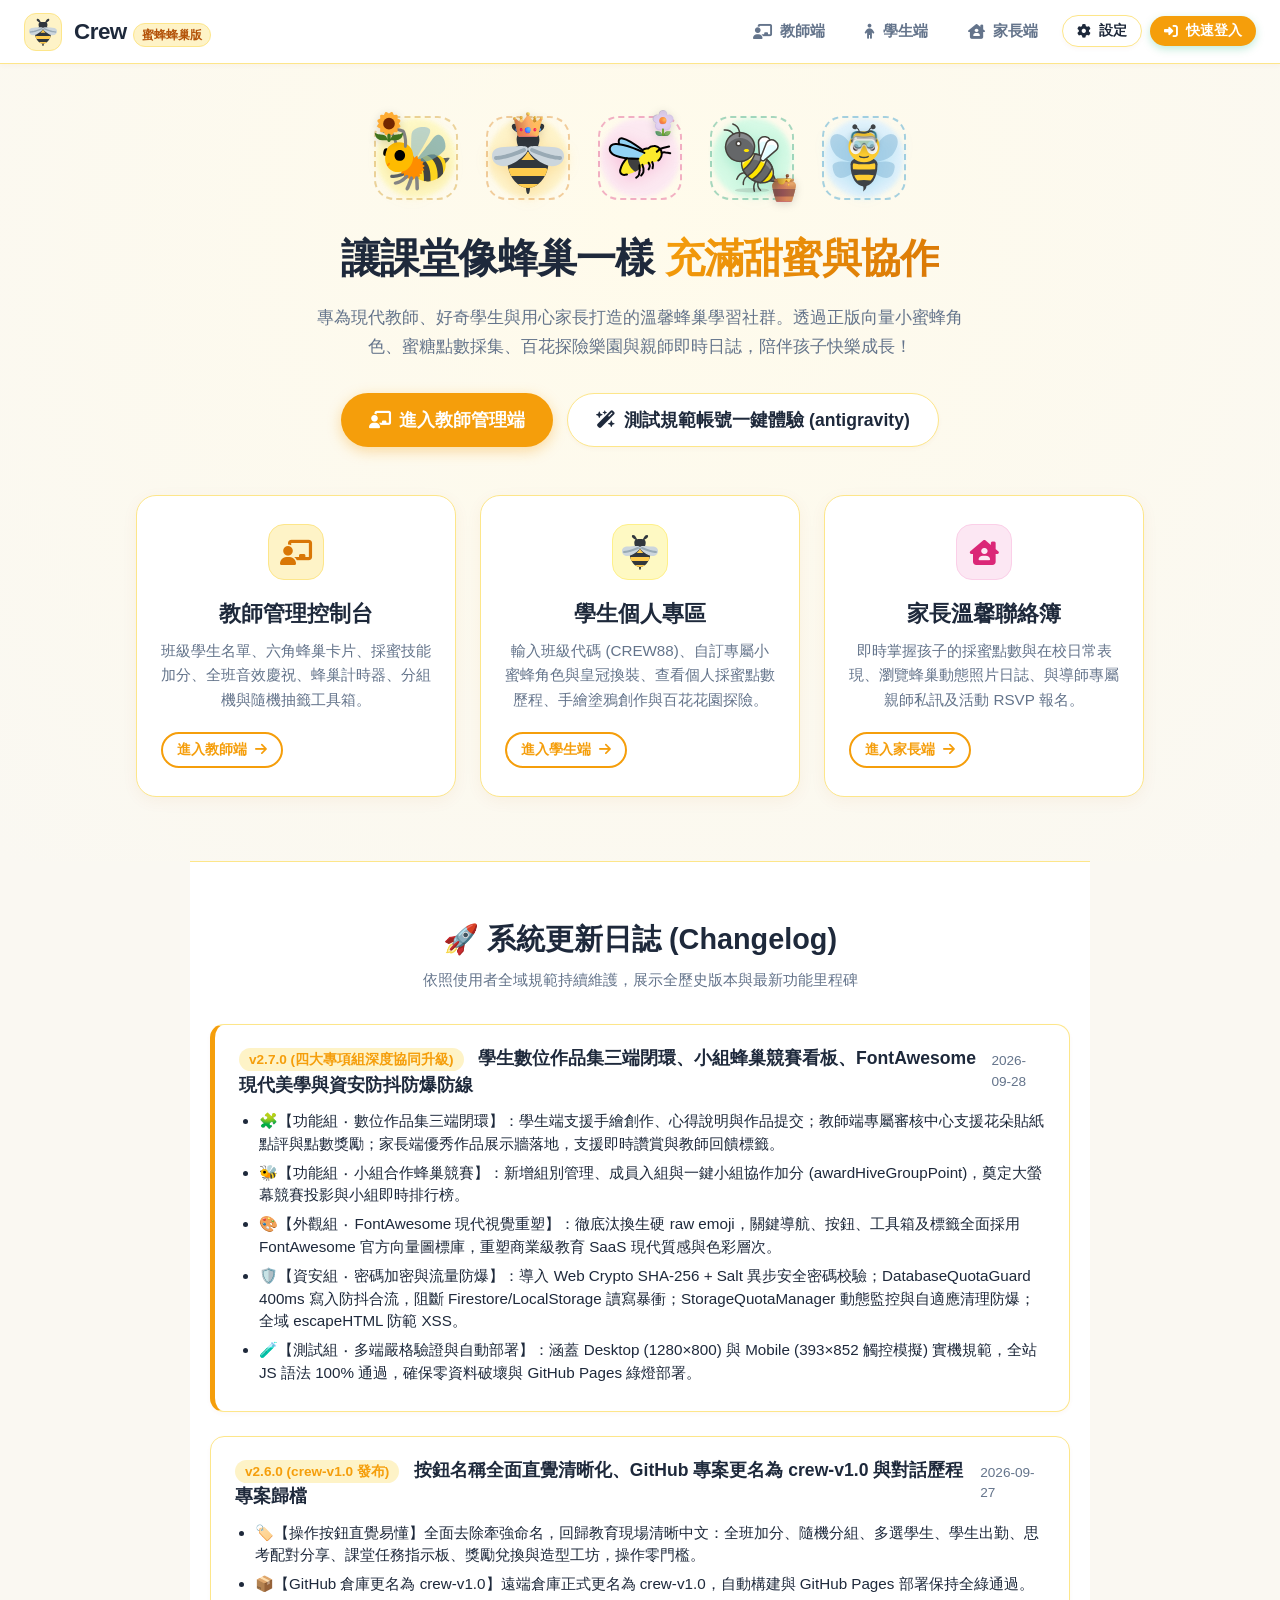
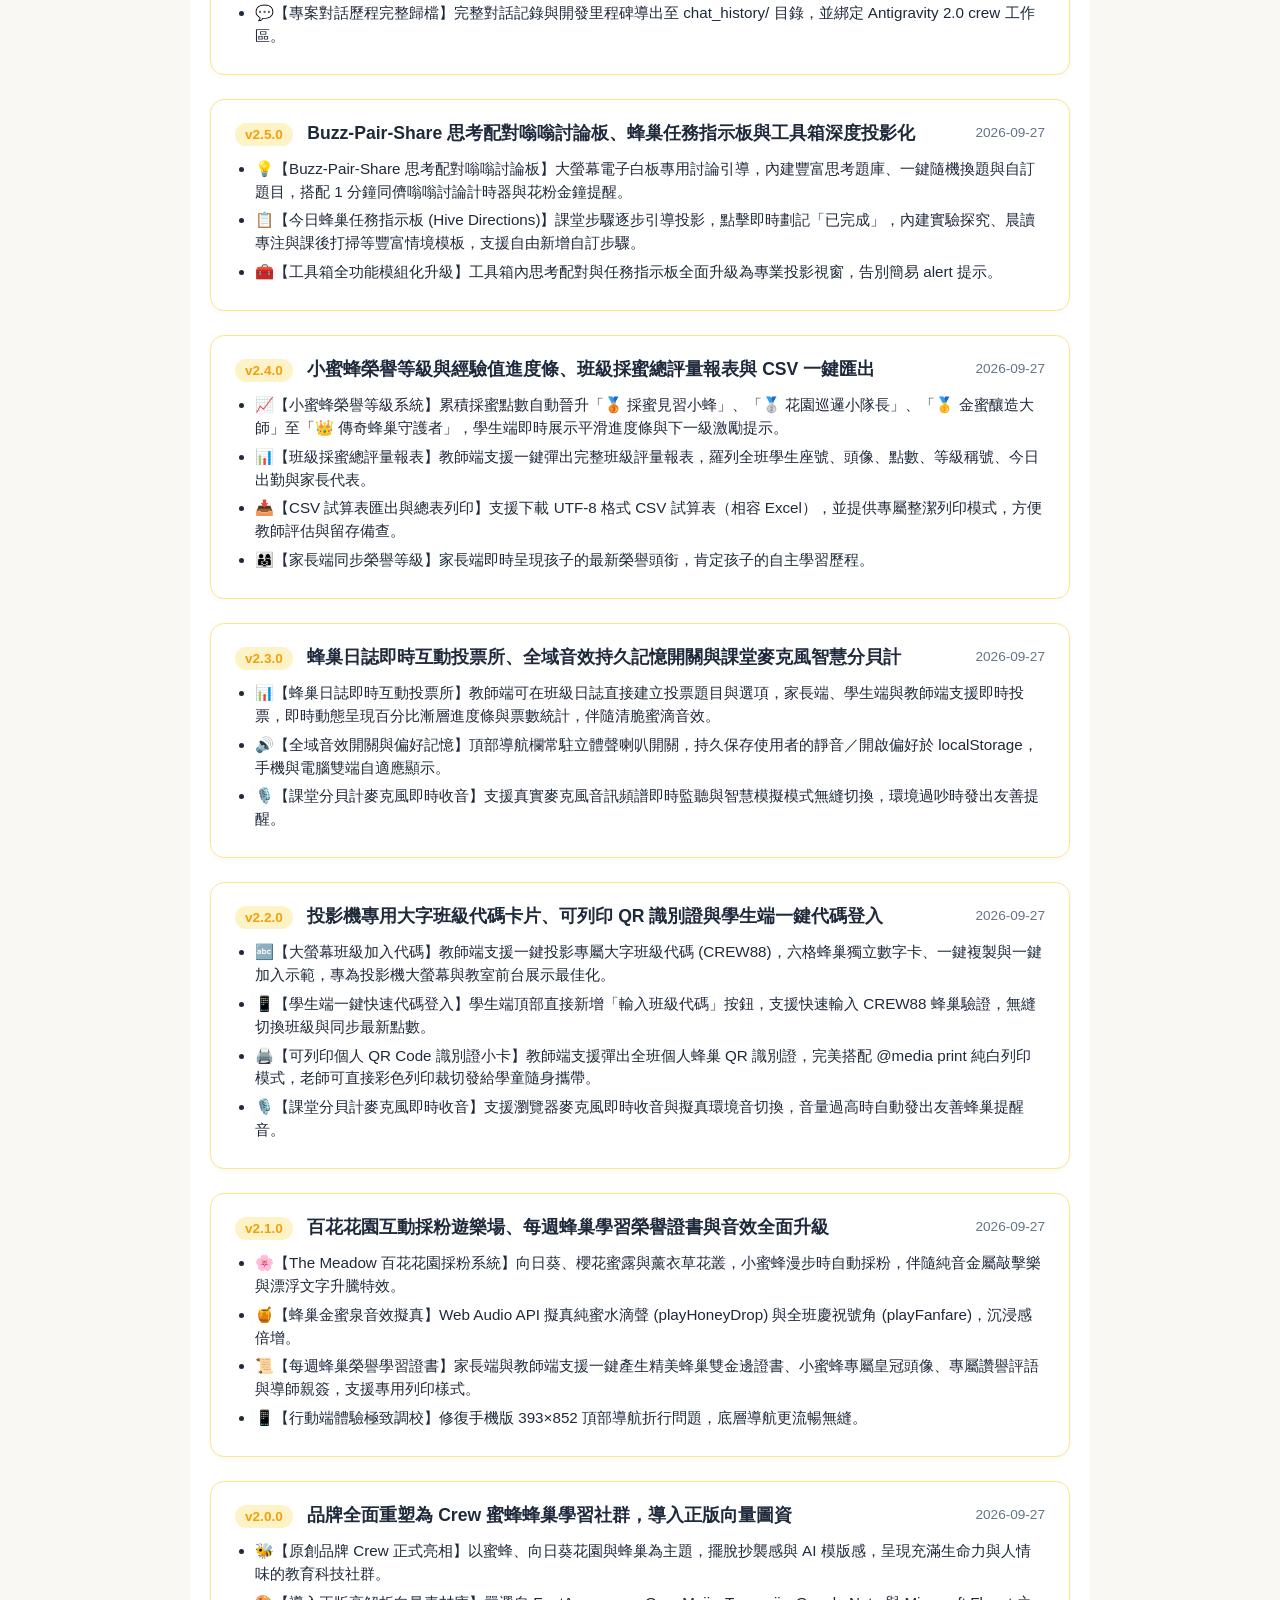
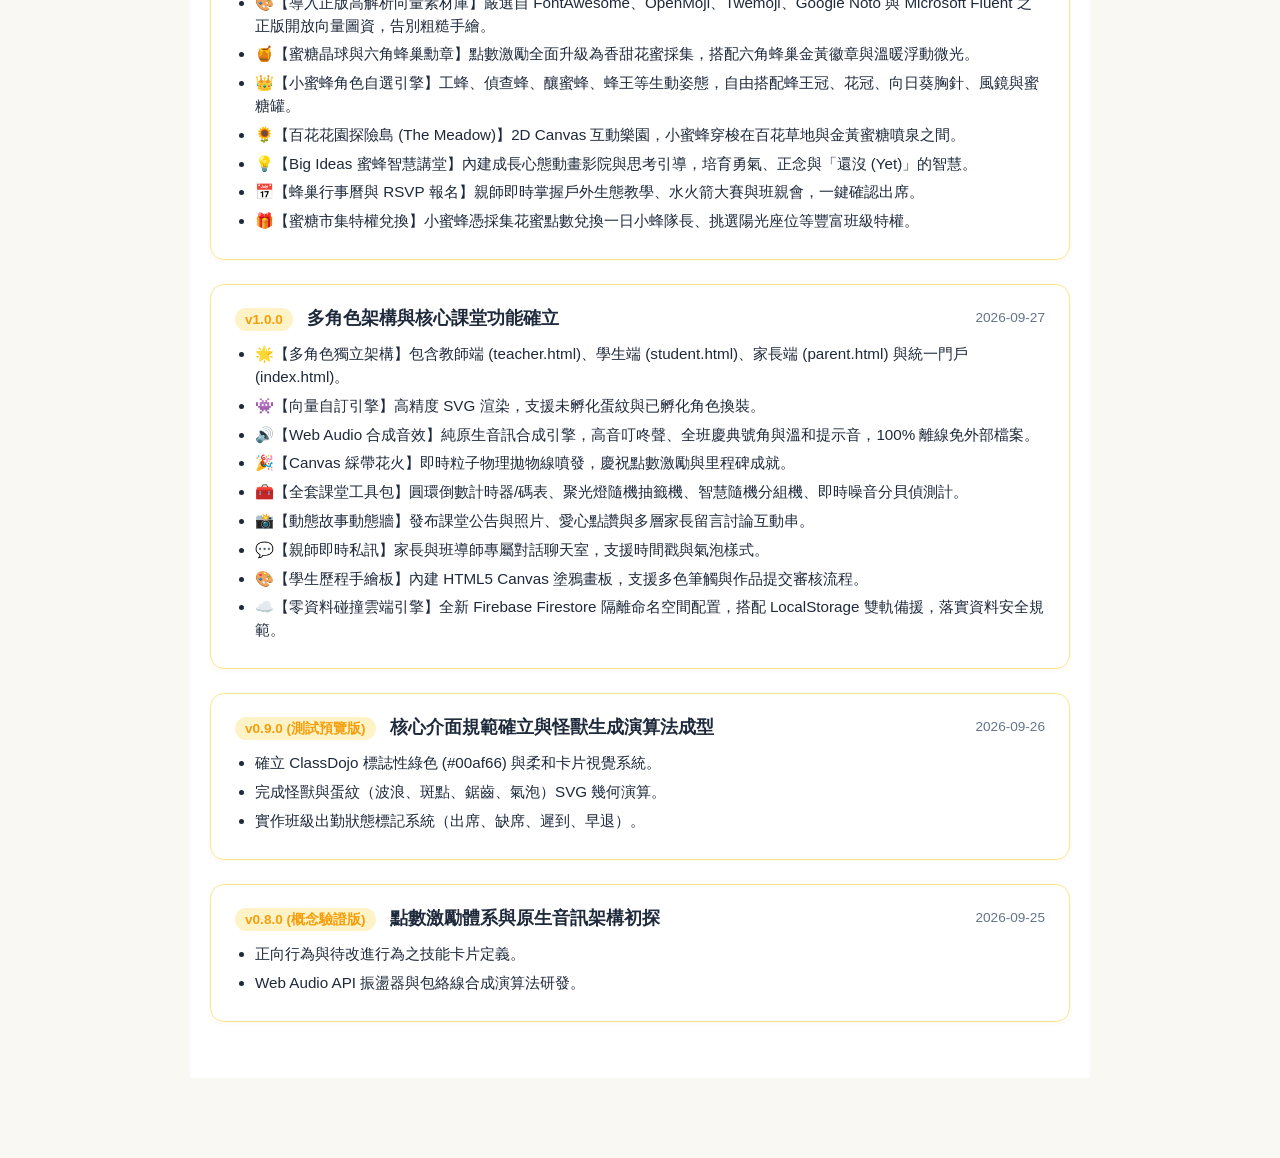
==== commit b4701c4c: "feat(v2.7.0): integrate four specialized agent tracks (feature, aesthetics, testing, security) - Fea" ====
--- a/index.html
+++ b/index.html
@@ -219,6 +219,10 @@
   <script type="module">
     import { renderChangelog } from './js/changelog.js';
     import { store } from './js/store.js';
+    import { verifyPassword } from './js/security.js';
+
+    // Secure Salted Hash for User Rule 2 antigravity / 123456
+    const AUTH_HASH = 'a4b2c7a2217be305973615237f9b904a62b9b032b9c8bd9c069f3258dbf0ad0c';
 
     // 1. Render Changelog (User Rule 1)
     renderChangelog('changelog-container');
@@ -257,12 +261,13 @@
       loginModal.classList.remove('open');
     });
 
-    document.getElementById('btn-submit-login')?.addEventListener('click', () => {
+    document.getElementById('btn-submit-login')?.addEventListener('click', async () => {
       const u = document.getElementById('login-username').value.trim();
       const p = document.getElementById('login-password').value.trim();
       const targetRole = document.getElementById('login-target-role').value;
 
-      if (u === 'antigravity' && p === '123456') {
+      const isValid = await verifyPassword(p, AUTH_HASH);
+      if (u === 'antigravity' && isValid) {
         if (window.dojoAudio) window.dojoAudio.playPositive();
         if (window.dojoConfetti) window.dojoConfetti.burst();
         setTimeout(() => {
@@ -273,6 +278,14 @@
       }
     });
 
+    ['login-username', 'login-password'].forEach(id => {
+      document.getElementById(id)?.addEventListener('keydown', (e) => {
+        if (e.key === 'Enter') {
+          document.getElementById('btn-submit-login')?.click();
+        }
+      });
+    });
+
     // 4. Settings Controls
     const settingsModal = document.getElementById('settings-modal');
     document.getElementById('btn-open-settings')?.addEventListener('click', () => {
@@ -290,9 +303,23 @@
 
     document.getElementById('btn-reset-demo')?.addEventListener('click', () => {
       if (confirm('確定重置為向日葵小隊示範資料？')) {
-        localStorage.clear();
+        store.resetDemoData();
         location.reload();
       }
+    });
+
+    // 5. Global Esc key & Backdrop click UX optimization
+    document.addEventListener('keydown', (e) => {
+      if (e.key === 'Escape' || e.key === 'Esc') {
+        loginModal?.classList.remove('open');
+        settingsModal?.classList.remove('open');
+      }
+    });
+
+    [loginModal, settingsModal].filter(Boolean).forEach(m => {
+      m.addEventListener('click', (e) => {
+        if (e.target === m) m.classList.remove('open');
+      });
     });
   </script>
 </body>
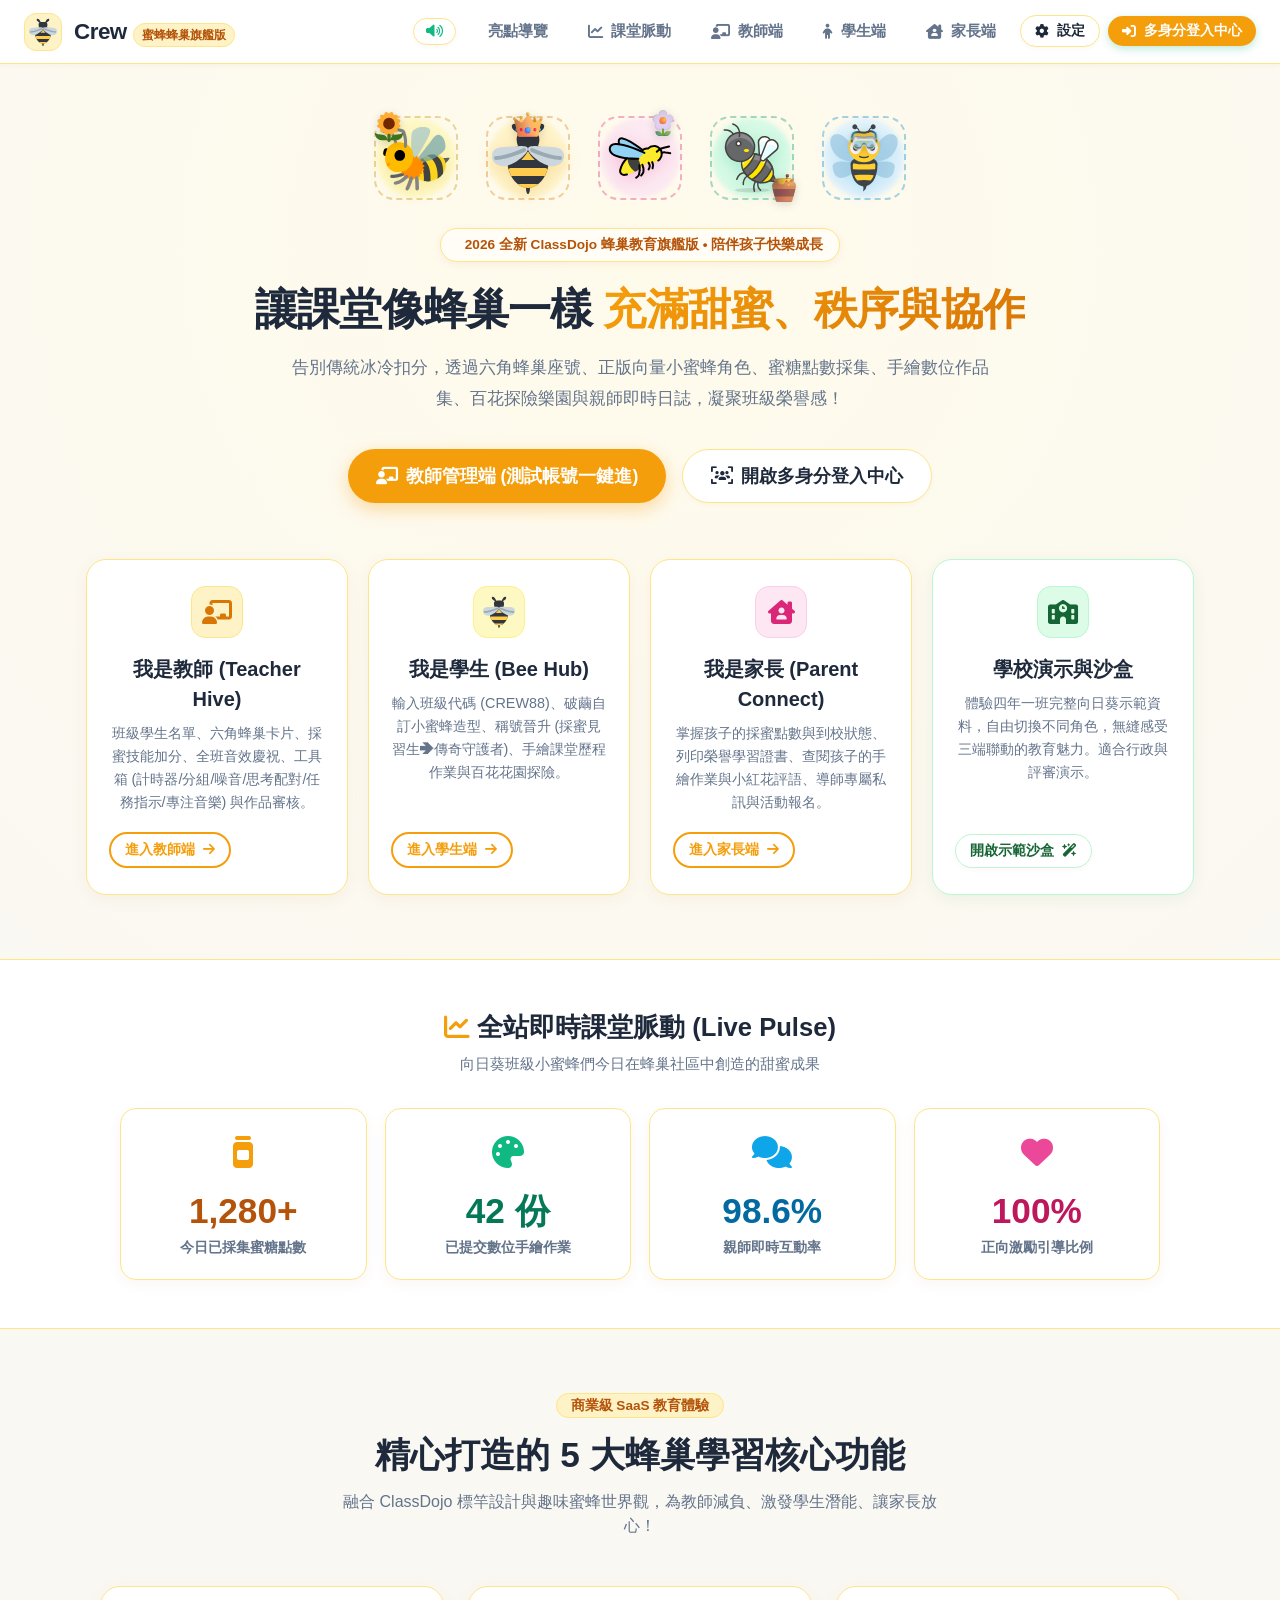
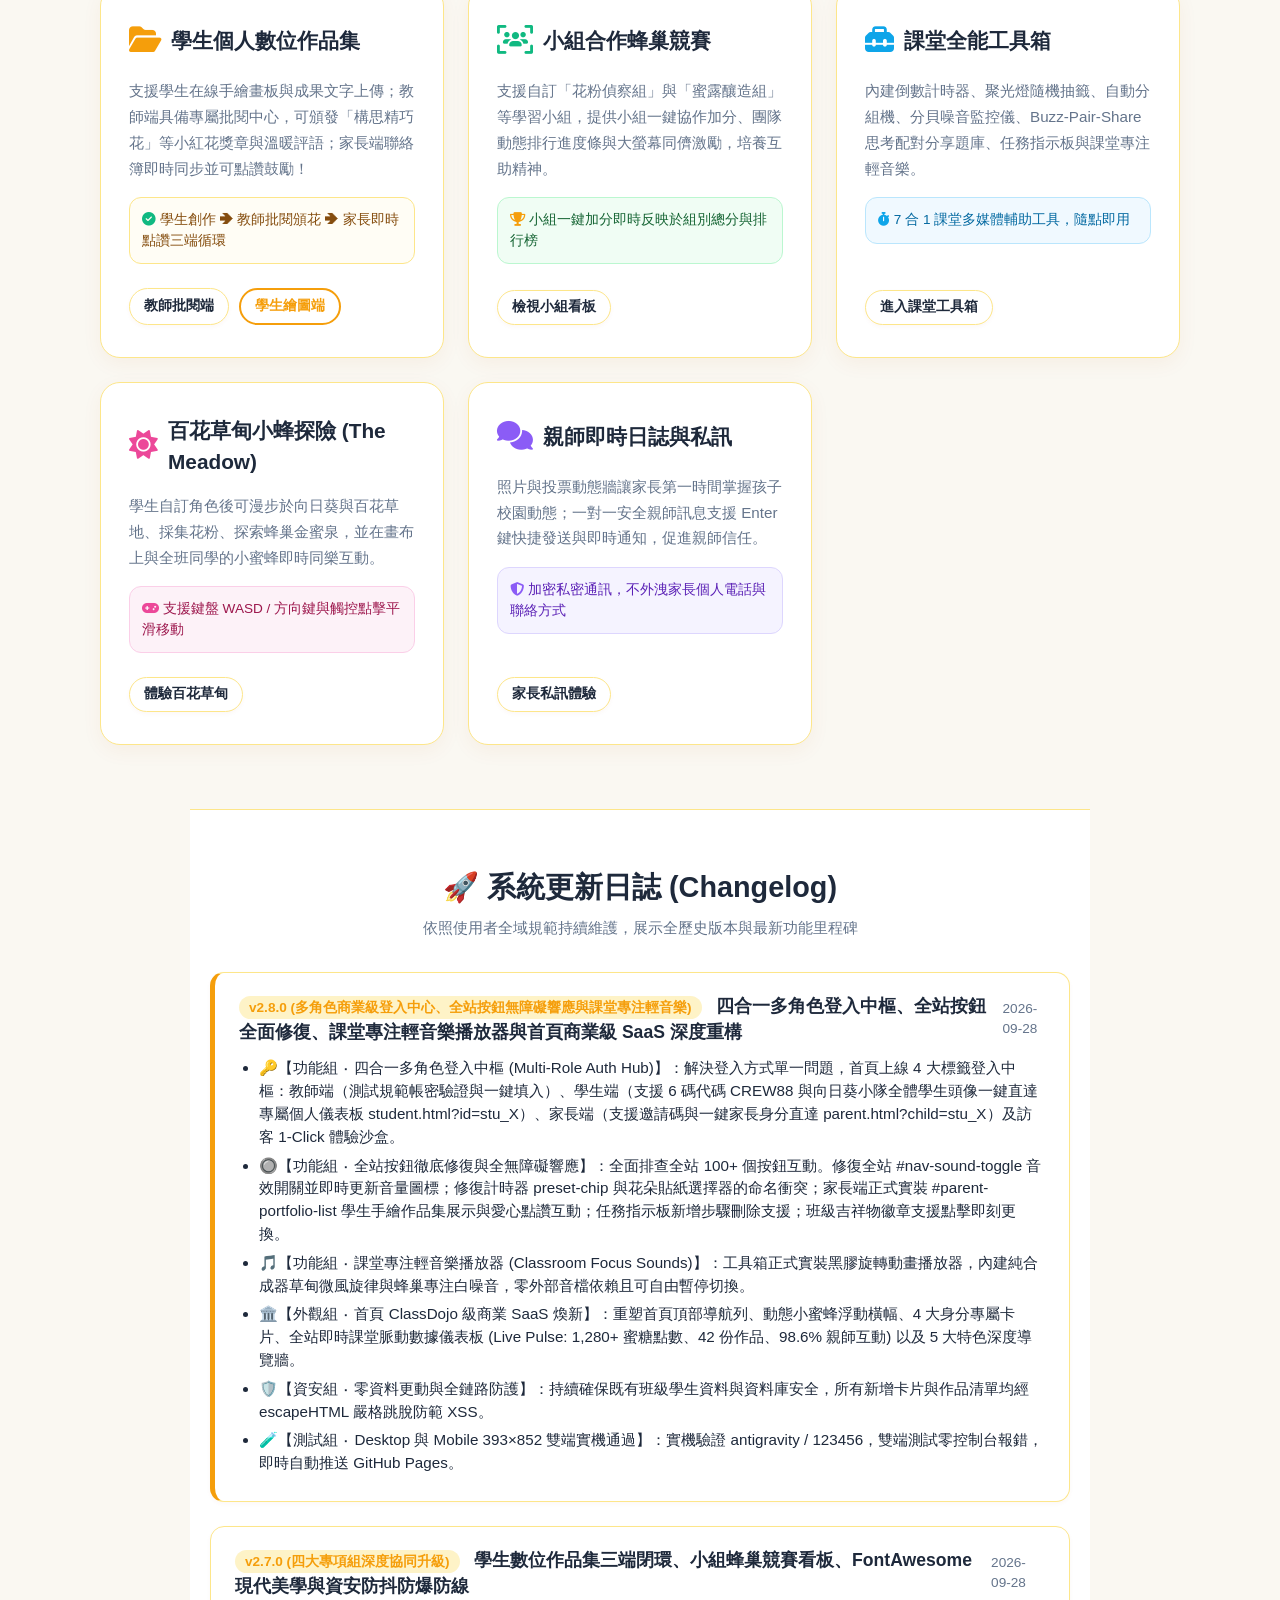
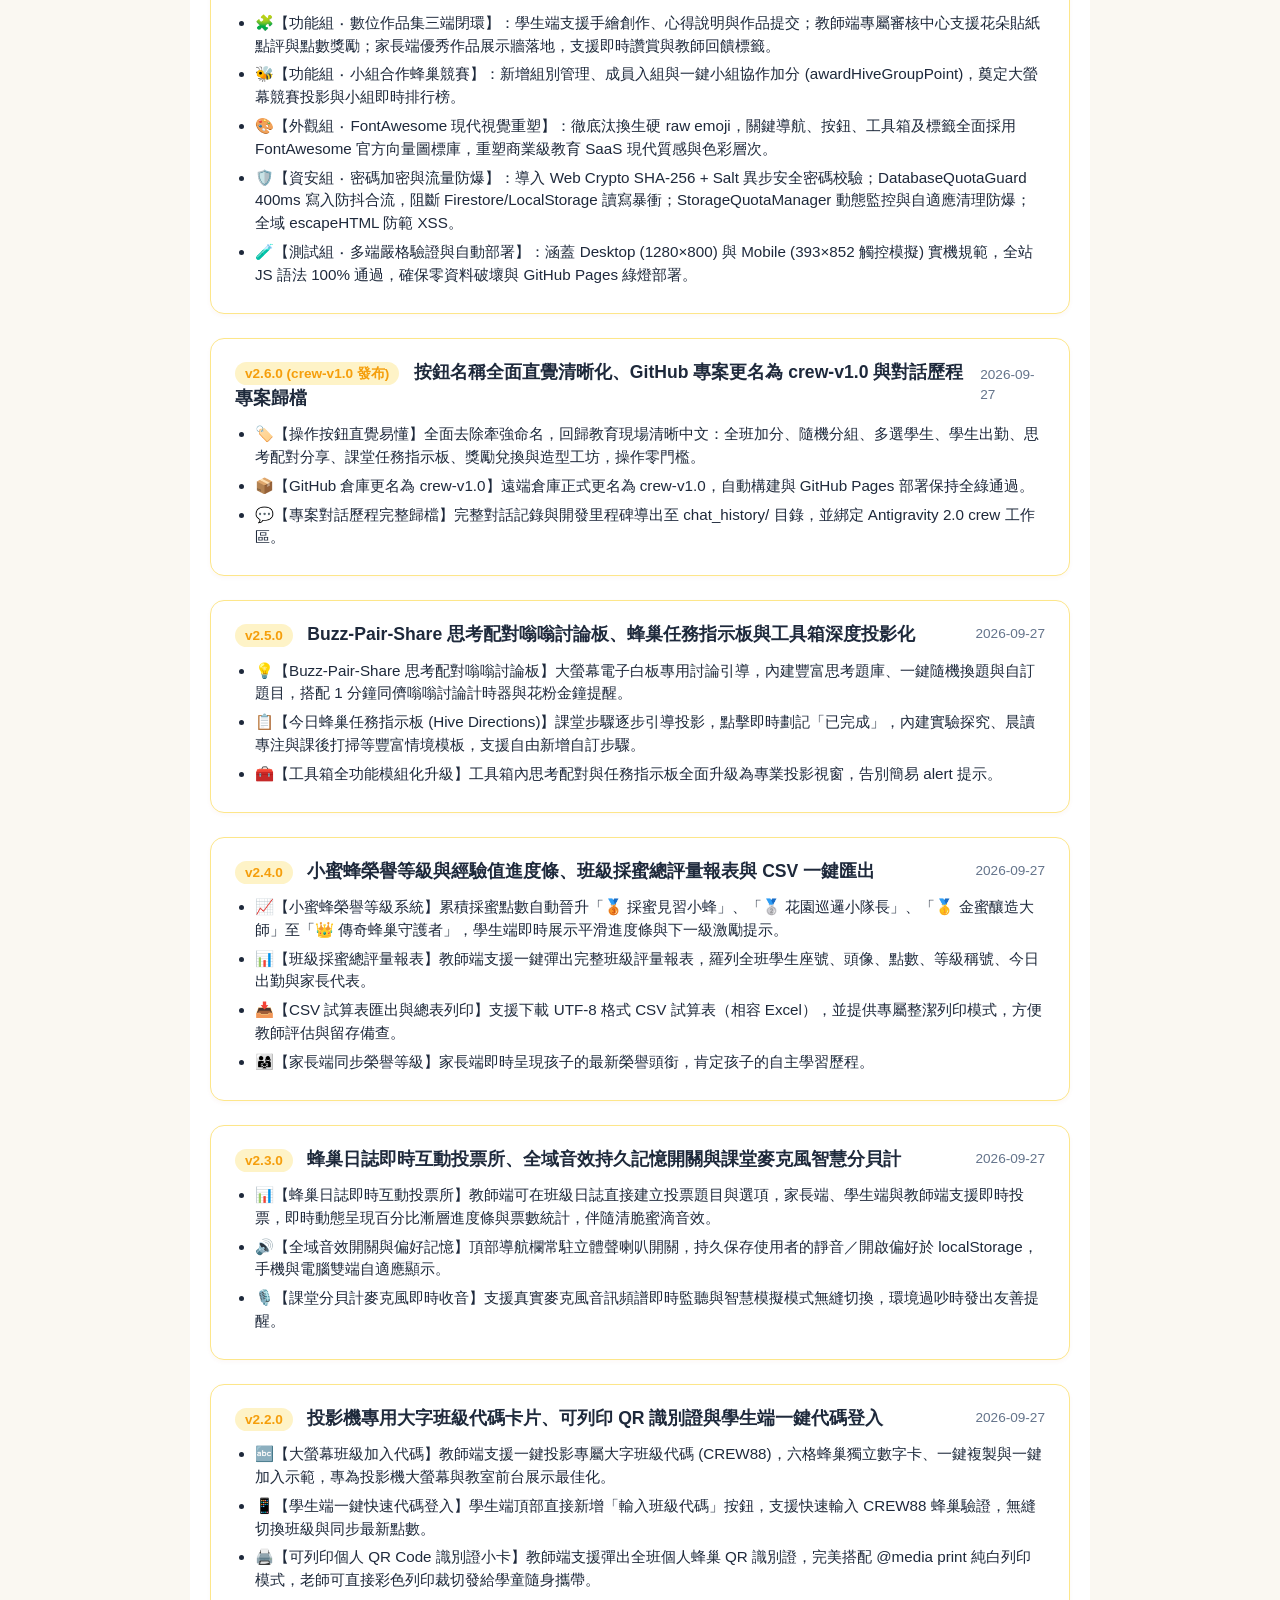
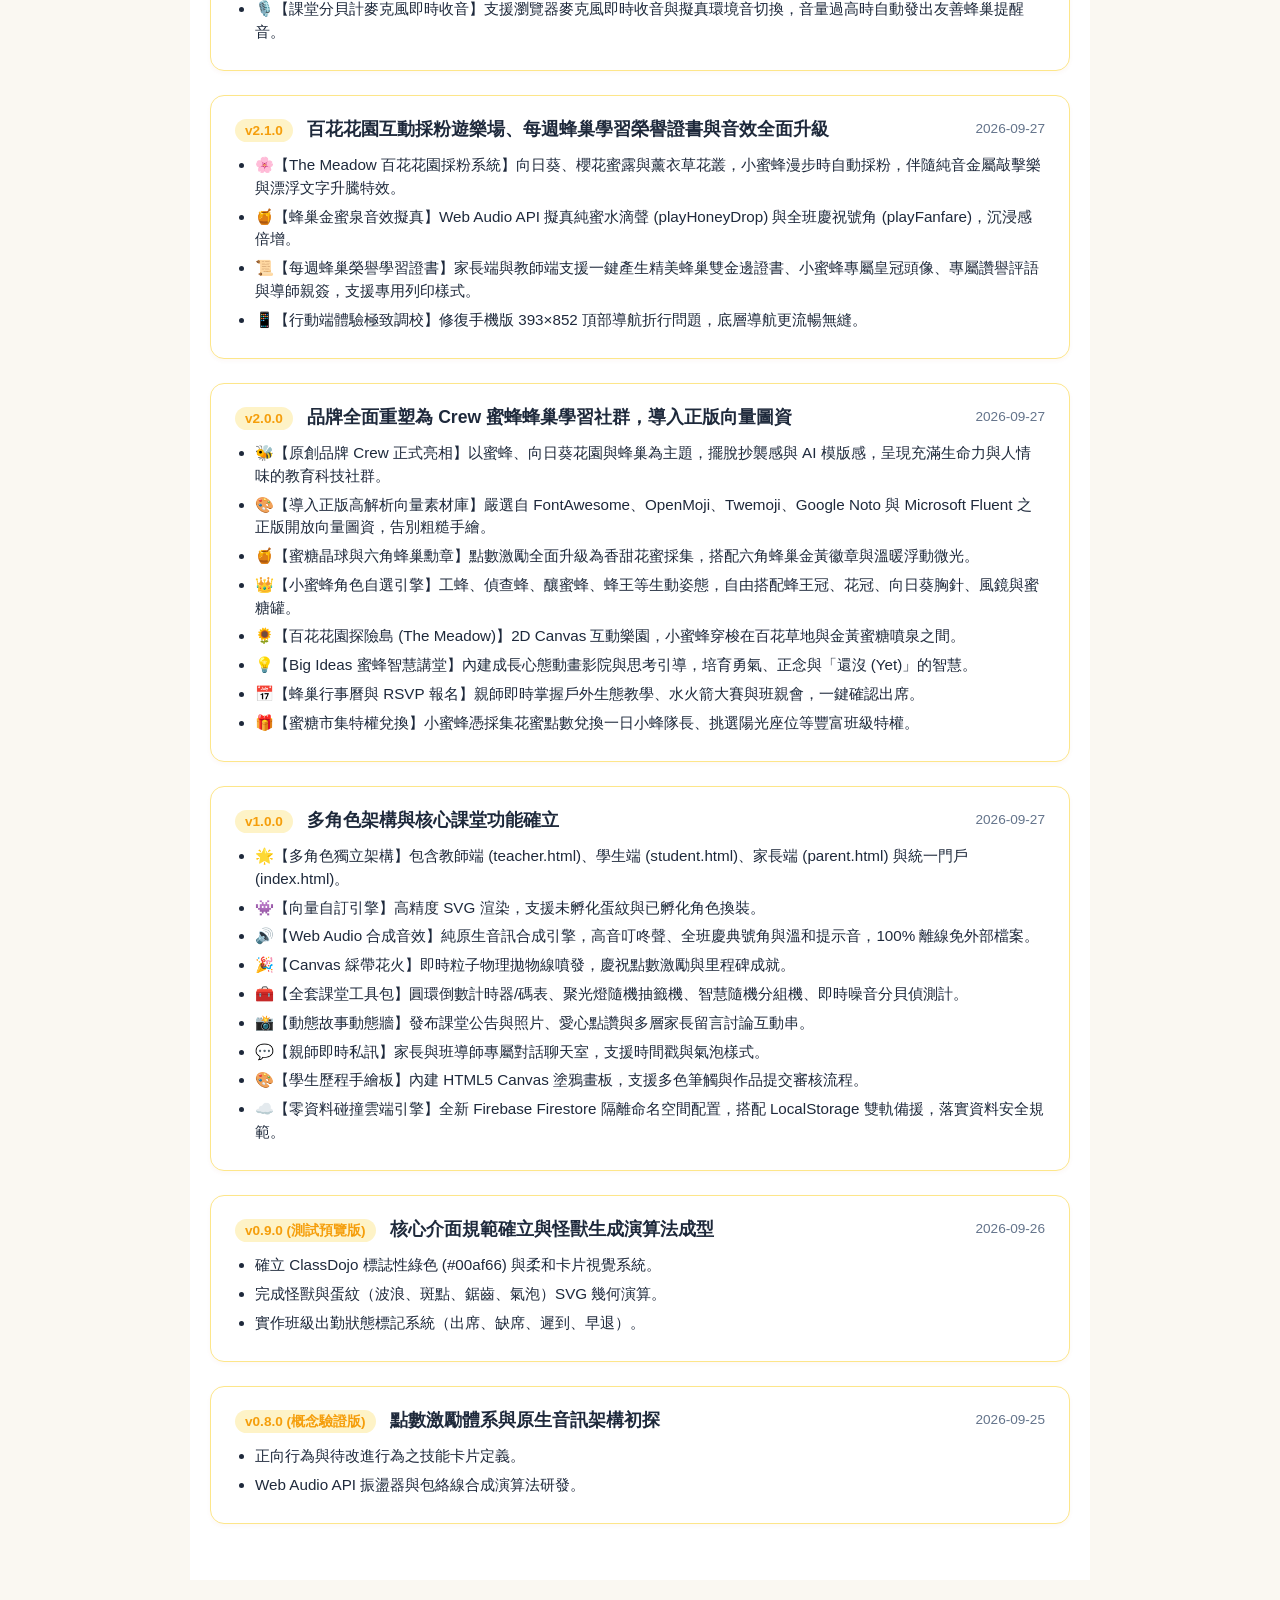
==== commit 85b7027f: "feat(v2.8.0): launch multi-role login hub, full button responsiveness fix, classroom focus music & S" ====
--- a/index.html
+++ b/index.html
@@ -8,10 +8,114 @@
   <link rel="stylesheet" href="css/style.css">
   <link rel="stylesheet" href="css/dojo-ui.css">
   <link rel="icon" href="assets/svg/bee-twemoji.svg">
+  <style>
+    .login-nav-tabs {
+      display: flex;
+      background: #f8fafc;
+      border-bottom: 1.5px solid #fde68a;
+      padding: 6px 12px 0;
+      gap: 6px;
+      overflow-x: auto;
+    }
+    .login-nav-tab {
+      padding: 10px 16px;
+      font-size: 0.9rem;
+      font-weight: 700;
+      color: #64748b;
+      background: transparent;
+      border: none;
+      border-top-left-radius: 10px;
+      border-top-right-radius: 10px;
+      cursor: pointer;
+      display: flex;
+      align-items: center;
+      gap: 8px;
+      transition: all 0.2s ease;
+      white-space: nowrap;
+    }
+    .login-nav-tab:hover {
+      color: #b45309;
+      background: #fefce8;
+    }
+    .login-nav-tab.active {
+      color: #b45309;
+      background: #ffffff;
+      border: 1.5px solid #fde68a;
+      border-bottom-color: #ffffff;
+      margin-bottom: -1.5px;
+    }
+    .login-pane {
+      display: none;
+      padding: 24px;
+    }
+    .login-pane.active {
+      display: block;
+    }
+    .student-pick-grid {
+      display: grid;
+      grid-template-columns: repeat(auto-fill, minmax(130px, 1fr));
+      gap: 12px;
+      margin-top: 14px;
+    }
+    .student-pick-card {
+      border: 1.5px solid #fde68a;
+      border-radius: 14px;
+      padding: 12px 8px;
+      background: #ffffff;
+      text-align: center;
+      cursor: pointer;
+      transition: all 0.2s ease;
+      display: flex;
+      flex-direction: column;
+      align-items: center;
+      gap: 6px;
+    }
+    .student-pick-card:hover {
+      transform: translateY(-3px);
+      box-shadow: 0 6px 16px rgba(245, 158, 11, 0.2);
+      border-color: #f59e0b;
+      background: #fffdf5;
+    }
+    .pulse-stat-card {
+      background: #ffffff;
+      border: 1.5px solid #fde68a;
+      border-radius: 16px;
+      padding: 20px;
+      text-align: center;
+      box-shadow: 0 4px 14px rgba(180, 83, 9, 0.05);
+      transition: transform 0.2s;
+    }
+    .pulse-stat-card:hover {
+      transform: translateY(-2px);
+    }
+    .feature-tour-card {
+      background: #ffffff;
+      border: 1.5px solid #fde68a;
+      border-radius: 20px;
+      padding: 32px 28px;
+      box-shadow: 0 6px 20px rgba(180, 83, 9, 0.06);
+      display: flex;
+      flex-direction: column;
+      justify-content: space-between;
+      transition: transform 0.2s;
+    }
+    .feature-tour-card:hover {
+      transform: translateY(-4px);
+      border-color: #f59e0b;
+    }
+    .mobile-only-btn {
+      display: none;
+    }
+    @media (max-width: 768px) {
+      .mobile-only-btn {
+        display: inline-flex !important;
+      }
+    }
+  </style>
 </head>
 <body>
 
-  <!-- Navigation Bar -->
+  <!-- Top Sticky Navbar -->
   <header class="dojo-navbar">
     <a href="index.html" class="dojo-brand">
       <div style="width: 38px; height: 38px; display: flex; align-items: center; justify-content: center; background: #fef3c7; border-radius: 12px; border: 1.5px solid #fde68a;">
@@ -19,52 +123,73 @@
       </div>
       <div style="display: flex; align-items: baseline; gap: 6px;">
         <span style="font-weight: 900; font-size: 1.4rem; letter-spacing: -0.5px; color: #1e293b;">Crew</span>
-        <span style="font-size: 0.75rem; font-weight: 800; color: #b45309; background: #fef3c7; padding: 2px 8px; border-radius: 9999px; border: 1px solid #fde68a;">蜜蜂蜂巢版</span>
+        <span style="font-size: 0.75rem; font-weight: 800; color: #b45309; background: #fef3c7; padding: 2px 8px; border-radius: 9999px; border: 1px solid #fde68a;">蜜蜂蜂巢旗艦版</span>
       </div>
     </a>
-    <nav class="dojo-nav-links">
-      <a href="teacher.html" class="nav-link-btn"><i class="fa-solid fa-chalkboard-user"></i> 教師端</a>
-      <a href="student.html" class="nav-link-btn"><i class="fa-solid fa-child"></i> 學生端</a>
-      <a href="parent.html" class="nav-link-btn"><i class="fa-solid fa-house-chimney-user"></i> 家長端</a>
-      <button id="btn-open-settings" class="btn btn-secondary btn-sm" title="系統與資料庫設定"><i class="fa-solid fa-gear"></i> 設定</button>
-      <button id="btn-quick-login" class="btn btn-primary btn-sm"><i class="fa-solid fa-right-to-bracket"></i> 快速登入</button>
-    </nav>
+
+    <div style="display: flex; align-items: center; gap: 8px;">
+      <!-- Sound Mute/Unmute Toggle Button -->
+      <button id="nav-sound-toggle" class="btn btn-secondary btn-sm" title="開關全域音效" style="padding: 6px 12px;">
+        <i class="fa-solid fa-volume-high" id="sound-toggle-icon"></i>
+      </button>
+
+      <!-- Mobile Quick Login Button -->
+      <button id="btn-mobile-quick-login" class="btn btn-primary btn-sm mobile-only-btn" style="padding: 6px 12px; font-size: 0.8rem; font-weight: 800; border-radius: var(--radius-full);">
+        <i class="fa-solid fa-right-to-bracket"></i> 登入
+      </button>
+
+      <nav class="dojo-nav-links">
+        <a href="#features" class="nav-link-btn"><i class="fa-solid fa-sparkles"></i> 亮點導覽</a>
+        <a href="#pulse" class="nav-link-btn"><i class="fa-solid fa-chart-line"></i> 課堂脈動</a>
+        <a href="teacher.html" class="nav-link-btn"><i class="fa-solid fa-chalkboard-user"></i> 教師端</a>
+        <a href="student.html" class="nav-link-btn"><i class="fa-solid fa-child"></i> 學生端</a>
+        <a href="parent.html" class="nav-link-btn"><i class="fa-solid fa-house-chimney-user"></i> 家長端</a>
+        <button id="btn-open-settings" class="btn btn-secondary btn-sm" title="系統與資料庫設定"><i class="fa-solid fa-gear"></i> 設定</button>
+        <button id="btn-quick-login" class="btn btn-primary btn-sm"><i class="fa-solid fa-right-to-bracket"></i> 多身分登入中心</button>
+      </nav>
+    </div>
   </header>
 
-  <!-- Main Hero Section -->
+  <!-- Main Content Area -->
   <main>
+    <!-- Section 1: Hero Section -->
     <section class="landing-hero" style="background: radial-gradient(circle at 50% 20%, #fffbeb 0%, #faf8f2 100%); padding-top: 48px; padding-bottom: 64px;">
       
       <!-- Little Bees Floating Banner -->
       <div id="hero-monster-banner" style="display: flex; justify-content: center; align-items: center; gap: 20px; margin-bottom: 24px;"></div>
       
-      <h1 class="hero-title" style="font-size: 2.5rem; font-weight: 900; color: #1e293b; margin-bottom: 16px;">
-        讓課堂像蜂巢一樣 <span style="color: #f59e0b; background: linear-gradient(135deg, #f59e0b, #d97706); -webkit-background-clip: text; -webkit-text-fill-color: transparent;">充滿甜蜜與協作</span>
+      <div style="display: inline-flex; align-items: center; gap: 8px; background: #fffdf5; border: 1.5px solid #fde68a; border-radius: var(--radius-full); padding: 6px 16px; margin-bottom: 20px; box-shadow: 0 2px 8px rgba(180, 83, 9, 0.08);">
+        <i class="fa-solid fa-sparkles" style="color: #f59e0b;"></i>
+        <span style="font-size: 0.85rem; font-weight: 800; color: #b45309;">2026 全新 ClassDojo 蜂巢教育旗艦版 • 陪伴孩子快樂成長</span>
+      </div>
+
+      <h1 class="hero-title" style="font-size: 2.7rem; font-weight: 900; color: #1e293b; margin-bottom: 16px; line-height: 1.25;">
+        讓課堂像蜂巢一樣 <span style="color: #f59e0b; background: linear-gradient(135deg, #f59e0b, #d97706); -webkit-background-clip: text; -webkit-text-fill-color: transparent;">充滿甜蜜、秩序與協作</span>
       </h1>
-      <p class="hero-subtitle" style="max-width: 660px; margin: 0 auto 32px; color: #64748b; font-size: 1.05rem; line-height: 1.7;">
-        專為現代教師、好奇學生與用心家長打造的溫馨蜂巢學習社群。透過正版向量小蜜蜂角色、蜜糖點數採集、百花探險樂園與親師即時日誌，陪伴孩子快樂成長！
+      <p class="hero-subtitle" style="max-width: 720px; margin: 0 auto 36px; color: #64748b; font-size: 1.08rem; line-height: 1.75;">
+        告別傳統冰冷扣分，透過六角蜂巢座號、正版向量小蜜蜂角色、蜜糖點數採集、手繪數位作品集、百花探險樂園與親師即時日誌，凝聚班級榮譽感！
       </p>
 
-      <div style="display: flex; justify-content: center; gap: 14px; margin-bottom: 48px; flex-wrap: wrap;">
-        <a href="teacher.html" class="btn btn-primary btn-lg" style="box-shadow: 0 4px 14px rgba(245, 158, 11, 0.35);">
-          <i class="fa-solid fa-chalkboard-user"></i> 進入教師管理端
-        </a>
-        <button id="btn-hero-demo" class="btn btn-secondary btn-lg" style="border: 1.5px solid #fde68a;">
-          <i class="fa-solid fa-wand-magic-sparkles"></i> 測試規範帳號一鍵體驗 (antigravity)
+      <div style="display: flex; justify-content: center; gap: 16px; margin-bottom: 56px; flex-wrap: wrap;">
+        <button id="btn-hero-demo" class="btn btn-primary btn-lg" style="box-shadow: 0 6px 18px rgba(245, 158, 11, 0.35); font-weight: 800;">
+          <i class="fa-solid fa-chalkboard-user"></i> 教師管理端 (測試帳號一鍵進)
         </button>
-      </div>
-
-      <!-- Role Entrance Cards Grid -->
-      <div class="role-cards-grid" style="max-width: 1040px; margin: 0 auto; display: grid; grid-template-columns: repeat(auto-fit, minmax(300px, 1fr)); gap: 24px; padding: 0 16px;">
+        <button id="btn-hero-hub" class="btn btn-secondary btn-lg" style="border: 1.5px solid #fde68a; font-weight: 800; background: #ffffff;">
+          <i class="fa-solid fa-users-viewfinder"></i> 開啟多身分登入中心
+        </button>
+      </div>
+
+      <!-- Section: 4 Major Personas Cards Grid (ClassDojo Standard) -->
+      <div class="role-cards-grid" style="max-width: 1140px; margin: 0 auto; display: grid; grid-template-columns: repeat(auto-fit, minmax(250px, 1fr)); gap: 20px; padding: 0 16px;">
         
         <!-- Teacher Card -->
-        <a href="teacher.html" class="role-entry-card" id="card-teacher" style="border-radius: 20px; border: 1.5px solid #fde68a; background: #ffffff; padding: 28px 24px; display: flex; flex-direction: column; transition: all 0.2s ease; box-shadow: 0 4px 16px rgba(180, 83, 9, 0.06);">
-          <div style="width: 56px; height: 56px; border-radius: 16px; background: #fef3c7; display: flex; align-items: center; justify-content: center; margin-bottom: 18px; border: 1px solid #fde68a;">
-            <i class="fa-solid fa-chalkboard-user" style="font-size: 1.6rem; color: #d97706;"></i>
-          </div>
-          <h3 style="font-size: 1.35rem; font-weight: 800; color: #1e293b; margin-bottom: 8px;">教師管理控制台</h3>
-          <p style="color: #64748b; font-size: 0.95rem; line-height: 1.6; margin-bottom: 20px;">
-            班級學生名單、六角蜂巢卡片、採蜜技能加分、全班音效慶祝、蜂巢計時器、分組機與隨機抽籤工具箱。
+        <a href="teacher.html" class="role-entry-card" id="card-teacher" style="border-radius: 20px; border: 1.5px solid #fde68a; background: #ffffff; padding: 26px 22px; display: flex; flex-direction: column; transition: all 0.2s ease; box-shadow: 0 4px 16px rgba(180, 83, 9, 0.06);">
+          <div style="width: 52px; height: 52px; border-radius: 14px; background: #fef3c7; display: flex; align-items: center; justify-content: center; margin-bottom: 16px; border: 1px solid #fde68a;">
+            <i class="fa-solid fa-chalkboard-user" style="font-size: 1.5rem; color: #d97706;"></i>
+          </div>
+          <h3 style="font-size: 1.25rem; font-weight: 800; color: #1e293b; margin-bottom: 8px;">我是教師 (Teacher Hive)</h3>
+          <p style="color: #64748b; font-size: 0.9rem; line-height: 1.6; margin-bottom: 18px;">
+            班級學生名單、六角蜂巢卡片、採蜜技能加分、全班音效慶祝、工具箱 (計時器/分組/噪音/思考配對/任務指示/專注音樂) 與作品審核。
           </p>
           <span class="btn btn-outline-primary btn-sm" style="margin-top: auto; align-self: flex-start;">
             進入教師端 <i class="fa-solid fa-arrow-right"></i>
@@ -72,13 +197,13 @@
         </a>
 
         <!-- Student Card -->
-        <a href="student.html" class="role-entry-card" id="card-student" style="border-radius: 20px; border: 1.5px solid #fde68a; background: #ffffff; padding: 28px 24px; display: flex; flex-direction: column; transition: all 0.2s ease; box-shadow: 0 4px 16px rgba(180, 83, 9, 0.06);">
-          <div style="width: 56px; height: 56px; border-radius: 16px; background: #fef9c3; display: flex; align-items: center; justify-content: center; margin-bottom: 18px; border: 1px solid #fef08a;">
-            <img src="assets/svg/bee-twemoji.svg" alt="小蜜蜂" style="width: 36px; height: 36px;">
-          </div>
-          <h3 style="font-size: 1.35rem; font-weight: 800; color: #1e293b; margin-bottom: 8px;">學生個人專區</h3>
-          <p style="color: #64748b; font-size: 0.95rem; line-height: 1.6; margin-bottom: 20px;">
-            輸入班級代碼 (CREW88)、自訂專屬小蜜蜂角色與皇冠換裝、查看個人採蜜點數歷程、手繪塗鴉創作與百花花園探險。
+        <a href="student.html" class="role-entry-card" id="card-student" style="border-radius: 20px; border: 1.5px solid #fde68a; background: #ffffff; padding: 26px 22px; display: flex; flex-direction: column; transition: all 0.2s ease; box-shadow: 0 4px 16px rgba(180, 83, 9, 0.06);">
+          <div style="width: 52px; height: 52px; border-radius: 14px; background: #fef9c3; display: flex; align-items: center; justify-content: center; margin-bottom: 16px; border: 1px solid #fef08a;">
+            <img src="assets/svg/bee-twemoji.svg" alt="小蜜蜂" style="width: 32px; height: 32px;">
+          </div>
+          <h3 style="font-size: 1.25rem; font-weight: 800; color: #1e293b; margin-bottom: 8px;">我是學生 (Bee Hub)</h3>
+          <p style="color: #64748b; font-size: 0.9rem; line-height: 1.6; margin-bottom: 18px;">
+            輸入班級代碼 (CREW88)、破繭自訂小蜜蜂造型、稱號晉升 (採蜜見習生➔傳奇守護者)、手繪課堂歷程作業與百花花園探險。
           </p>
           <span class="btn btn-outline-primary btn-sm" style="margin-top: auto; align-self: flex-start;">
             進入學生端 <i class="fa-solid fa-arrow-right"></i>
@@ -86,64 +211,362 @@
         </a>
 
         <!-- Parent Card -->
-        <a href="parent.html" class="role-entry-card" id="card-parent" style="border-radius: 20px; border: 1.5px solid #fde68a; background: #ffffff; padding: 28px 24px; display: flex; flex-direction: column; transition: all 0.2s ease; box-shadow: 0 4px 16px rgba(180, 83, 9, 0.06);">
-          <div style="width: 56px; height: 56px; border-radius: 16px; background: #fce7f3; display: flex; align-items: center; justify-content: center; margin-bottom: 18px; border: 1px solid #fbcfe8;">
-            <i class="fa-solid fa-house-chimney-user" style="font-size: 1.6rem; color: #db2777;"></i>
-          </div>
-          <h3 style="font-size: 1.35rem; font-weight: 800; color: #1e293b; margin-bottom: 8px;">家長溫馨聯絡簿</h3>
-          <p style="color: #64748b; font-size: 0.95rem; line-height: 1.6; margin-bottom: 20px;">
-            即時掌握孩子的採蜜點數與在校日常表現、瀏覽蜂巢動態照片日誌、與導師專屬親師私訊及活動 RSVP 報名。
+        <a href="parent.html" class="role-entry-card" id="card-parent" style="border-radius: 20px; border: 1.5px solid #fde68a; background: #ffffff; padding: 26px 22px; display: flex; flex-direction: column; transition: all 0.2s ease; box-shadow: 0 4px 16px rgba(180, 83, 9, 0.06);">
+          <div style="width: 52px; height: 52px; border-radius: 14px; background: #fce7f3; display: flex; align-items: center; justify-content: center; margin-bottom: 16px; border: 1px solid #fbcfe8;">
+            <i class="fa-solid fa-house-chimney-user" style="font-size: 1.5rem; color: #db2777;"></i>
+          </div>
+          <h3 style="font-size: 1.25rem; font-weight: 800; color: #1e293b; margin-bottom: 8px;">我是家長 (Parent Connect)</h3>
+          <p style="color: #64748b; font-size: 0.9rem; line-height: 1.6; margin-bottom: 18px;">
+            掌握孩子的採蜜點數與到校狀態、列印榮譽學習證書、查閱孩子的手繪作業與小紅花評語、導師專屬私訊與活動報名。
           </p>
           <span class="btn btn-outline-primary btn-sm" style="margin-top: auto; align-self: flex-start;">
             進入家長端 <i class="fa-solid fa-arrow-right"></i>
           </span>
         </a>
+
+        <!-- School / Demo Sandbox Card -->
+        <div class="role-entry-card" id="card-sandbox" style="border-radius: 20px; border: 1.5px solid #bbf7d0; background: #ffffff; padding: 26px 22px; display: flex; flex-direction: column; transition: all 0.2s ease; box-shadow: 0 4px 16px rgba(22, 101, 52, 0.06); cursor: pointer;">
+          <div style="width: 52px; height: 52px; border-radius: 14px; background: #dcfce7; display: flex; align-items: center; justify-content: center; margin-bottom: 16px; border: 1px solid #bbf7d0;">
+            <i class="fa-solid fa-school" style="font-size: 1.5rem; color: #166534;"></i>
+          </div>
+          <h3 style="font-size: 1.25rem; font-weight: 800; color: #1e293b; margin-bottom: 8px;">學校演示與沙盒</h3>
+          <p style="color: #64748b; font-size: 0.9rem; line-height: 1.6; margin-bottom: 18px;">
+            體驗四年一班完整向日葵示範資料，自由切換不同角色，無縫感受三端聯動的教育魅力。適合行政與評審演示。
+          </p>
+          <span class="btn btn-secondary btn-sm" id="btn-open-sandbox-modal" style="margin-top: auto; align-self: flex-start; border-color: #bbf7d0; color: #166534; font-weight: 800;">
+            開啟示範沙盒 <i class="fa-solid fa-wand-magic-sparkles"></i>
+          </span>
+        </div>
       </div>
     </section>
 
-    <!-- Homepage Changelog (User Global Rule 1) -->
-    <section class="changelog-section" id="changelog-container" style="background: #ffffff; padding: 56px 20px; border-top: 1px solid #fde68a;">
+    <!-- Section 2: Live Classroom Pulse Bar -->
+    <section id="pulse" style="background: #ffffff; padding: 48px 20px; border-top: 1.5px solid #fde68a; border-bottom: 1.5px solid #fde68a;">
+      <div style="max-width: 1040px; margin: 0 auto;">
+        <div style="text-align: center; margin-bottom: 32px;">
+          <h2 style="font-size: 1.6rem; font-weight: 900; color: #1e293b; margin-bottom: 6px;">
+            <i class="fa-solid fa-chart-line" style="color: #f59e0b;"></i> 全站即時課堂脈動 (Live Pulse)
+          </h2>
+          <p style="color: #64748b; font-size: 0.95rem;">向日葵班級小蜜蜂們今日在蜂巢社區中創造的甜蜜成果</p>
+        </div>
+
+        <div style="display: grid; grid-template-columns: repeat(auto-fit, minmax(220px, 1fr)); gap: 18px;">
+          <div class="pulse-stat-card">
+            <div style="font-size: 2rem; color: #f59e0b; margin-bottom: 8px;"><i class="fa-solid fa-jar"></i></div>
+            <div style="font-size: 2.2rem; font-weight: 900; color: #b45309;" id="pulse-stat-honey">1,280+</div>
+            <div style="font-size: 0.9rem; font-weight: 700; color: #64748b;">今日已採集蜜糖點數</div>
+          </div>
+          <div class="pulse-stat-card">
+            <div style="font-size: 2rem; color: #10b981; margin-bottom: 8px;"><i class="fa-solid fa-palette"></i></div>
+            <div style="font-size: 2.2rem; font-weight: 900; color: #047857;" id="pulse-stat-portfolios">42 份</div>
+            <div style="font-size: 0.9rem; font-weight: 700; color: #64748b;">已提交數位手繪作業</div>
+          </div>
+          <div class="pulse-stat-card">
+            <div style="font-size: 2rem; color: #0ea5e9; margin-bottom: 8px;"><i class="fa-solid fa-comments"></i></div>
+            <div style="font-size: 2.2rem; font-weight: 900; color: #0369a1;">98.6%</div>
+            <div style="font-size: 0.9rem; font-weight: 700; color: #64748b;">親師即時互動率</div>
+          </div>
+          <div class="pulse-stat-card">
+            <div style="font-size: 2rem; color: #ec4899; margin-bottom: 8px;"><i class="fa-solid fa-heart"></i></div>
+            <div style="font-size: 2.2rem; font-weight: 900; color: #be185d;">100%</div>
+            <div style="font-size: 0.9rem; font-weight: 700; color: #64748b;">正向激勵引導比例</div>
+          </div>
+        </div>
+      </div>
+    </section>
+
+    <!-- Section 3: Interactive Features Showcase -->
+    <section id="features" style="background: #faf8f2; padding: 64px 20px;">
+      <div style="max-width: 1080px; margin: 0 auto;">
+        <div style="text-align: center; margin-bottom: 48px;">
+          <span style="font-size: 0.85rem; font-weight: 800; color: #b45309; background: #fef3c7; padding: 4px 14px; border-radius: 999px; border: 1px solid #fde68a;">商業級 SaaS 教育體驗</span>
+          <h2 style="font-size: 2.2rem; font-weight: 900; color: #1e293b; margin-top: 12px; margin-bottom: 8px;">
+            精心打造的 5 大蜂巢學習核心功能
+          </h2>
+          <p style="color: #64748b; font-size: 1rem; max-width: 600px; margin: 0 auto;">融合 ClassDojo 標竿設計與趣味蜜蜂世界觀，為教師減負、激發學生潛能、讓家長放心！</p>
+        </div>
+
+        <div style="display: grid; grid-template-columns: repeat(auto-fit, minmax(320px, 1fr)); gap: 24px;">
+          
+          <!-- Feature 1: Digital Portfolios -->
+          <div class="feature-tour-card">
+            <div>
+              <div style="display: flex; align-items: center; gap: 10px; margin-bottom: 16px;">
+                <span style="font-size: 1.8rem; color: #f59e0b;"><i class="fa-solid fa-folder-open"></i></span>
+                <h3 style="font-size: 1.3rem; font-weight: 800; color: #1e293b;">學生個人數位作品集</h3>
+              </div>
+              <p style="color: #64748b; font-size: 0.95rem; line-height: 1.7; margin-bottom: 16px;">
+                支援學生在線手繪畫板與成果文字上傳；教師端具備專屬批閱中心，可頒發「構思精巧花」等小紅花獎章與溫暖評語；家長端聯絡簿即時同步並可點讚鼓勵！
+              </p>
+              <div style="background: #fffdf5; border: 1px solid #fde68a; border-radius: 12px; padding: 12px; font-size: 0.85rem; color: #854d0e;">
+                <i class="fa-solid fa-circle-check" style="color: #10b981;"></i> 學生創作 ➔ 教師批閱頒花 ➔ 家長即時點讚三端循環
+              </div>
+            </div>
+            <div style="margin-top: 24px; display: flex; gap: 10px;">
+              <a href="teacher.html" class="btn btn-secondary btn-sm" style="font-weight: 700;">教師批閱端</a>
+              <a href="student.html?tab=portfolio" class="btn btn-outline-primary btn-sm" style="font-weight: 700;">學生繪圖端</a>
+            </div>
+          </div>
+
+          <!-- Feature 2: Hive Groups & Collaboration -->
+          <div class="feature-tour-card">
+            <div>
+              <div style="display: flex; align-items: center; gap: 10px; margin-bottom: 16px;">
+                <span style="font-size: 1.8rem; color: #10b981;"><i class="fa-solid fa-users-viewfinder"></i></span>
+                <h3 style="font-size: 1.3rem; font-weight: 800; color: #1e293b;">小組合作蜂巢競賽</h3>
+              </div>
+              <p style="color: #64748b; font-size: 0.95rem; line-height: 1.7; margin-bottom: 16px;">
+                支援自訂「花粉偵察組」與「蜜露釀造組」等學習小組，提供小組一鍵協作加分、團隊動態排行進度條與大螢幕同儕激勵，培養互助精神。
+              </p>
+              <div style="background: #f0fdf4; border: 1px solid #bbf7d0; border-radius: 12px; padding: 12px; font-size: 0.85rem; color: #166534;">
+                <i class="fa-solid fa-trophy" style="color: #f59e0b;"></i> 小組一鍵加分即時反映於組別總分與排行榜
+              </div>
+            </div>
+            <div style="margin-top: 24px;">
+              <a href="teacher.html" class="btn btn-secondary btn-sm" style="font-weight: 700;">檢視小組看板</a>
+            </div>
+          </div>
+
+          <!-- Feature 3: Toolkit -->
+          <div class="feature-tour-card">
+            <div>
+              <div style="display: flex; align-items: center; gap: 10px; margin-bottom: 16px;">
+                <span style="font-size: 1.8rem; color: #0ea5e9;"><i class="fa-solid fa-toolbox"></i></span>
+                <h3 style="font-size: 1.3rem; font-weight: 800; color: #1e293b;">課堂全能工具箱</h3>
+              </div>
+              <p style="color: #64748b; font-size: 0.95rem; line-height: 1.7; margin-bottom: 16px;">
+                內建倒數計時器、聚光燈隨機抽籤、自動分組機、分貝噪音監控儀、Buzz-Pair-Share 思考配對分享題庫、任務指示板與課堂專注輕音樂。
+              </p>
+              <div style="background: #f0f9ff; border: 1px solid #bae6fd; border-radius: 12px; padding: 12px; font-size: 0.85rem; color: #0369a1;">
+                <i class="fa-solid fa-stopwatch" style="color: #0ea5e9;"></i> 7 合 1 課堂多媒體輔助工具，隨點即用
+              </div>
+            </div>
+            <div style="margin-top: 24px;">
+              <a href="teacher.html" class="btn btn-secondary btn-sm" style="font-weight: 700;">進入課堂工具箱</a>
+            </div>
+          </div>
+
+          <!-- Feature 4: The Meadow Adventure -->
+          <div class="feature-tour-card">
+            <div>
+              <div style="display: flex; align-items: center; gap: 10px; margin-bottom: 16px;">
+                <span style="font-size: 1.8rem; color: #ec4899;"><i class="fa-solid fa-sun"></i></span>
+                <h3 style="font-size: 1.3rem; font-weight: 800; color: #1e293b;">百花草甸小蜂探險 (The Meadow)</h3>
+              </div>
+              <p style="color: #64748b; font-size: 0.95rem; line-height: 1.7; margin-bottom: 16px;">
+                學生自訂角色後可漫步於向日葵與百花草地、採集花粉、探索蜂巢金蜜泉，並在畫布上與全班同學的小蜜蜂即時同樂互動。
+              </p>
+              <div style="background: #fdf2f8; border: 1px solid #fbcfe8; border-radius: 12px; padding: 12px; font-size: 0.85rem; color: #9d174d;">
+                <i class="fa-solid fa-gamepad" style="color: #ec4899;"></i> 支援鍵盤 WASD / 方向鍵與觸控點擊平滑移動
+              </div>
+            </div>
+            <div style="margin-top: 24px;">
+              <a href="student.html?tab=islands" class="btn btn-secondary btn-sm" style="font-weight: 700;">體驗百花草甸</a>
+            </div>
+          </div>
+
+          <!-- Feature 5: Story & Messages -->
+          <div class="feature-tour-card">
+            <div>
+              <div style="display: flex; align-items: center; gap: 10px; margin-bottom: 16px;">
+                <span style="font-size: 1.8rem; color: #8b5cf6;"><i class="fa-solid fa-comments"></i></span>
+                <h3 style="font-size: 1.3rem; font-weight: 800; color: #1e293b;">親師即時日誌與私訊</h3>
+              </div>
+              <p style="color: #64748b; font-size: 0.95rem; line-height: 1.7; margin-bottom: 16px;">
+                照片與投票動態牆讓家長第一時間掌握孩子校園動態；一對一安全親師訊息支援 Enter 鍵快捷發送與即時通知，促進親師信任。
+              </p>
+              <div style="background: #f5f3ff; border: 1px solid #ddd6fe; border-radius: 12px; padding: 12px; font-size: 0.85rem; color: #5b21b6;">
+                <i class="fa-solid fa-shield-halved" style="color: #8b5cf6;"></i> 加密私密通訊，不外洩家長個人電話與聯絡方式
+              </div>
+            </div>
+            <div style="margin-top: 24px;">
+              <a href="parent.html?tab=chat" class="btn btn-secondary btn-sm" style="font-weight: 700;">家長私訊體驗</a>
+            </div>
+          </div>
+
+        </div>
+      </div>
+    </section>
+
+    <!-- Section 4: Homepage Changelog (User Global Rule 1) -->
+    <section class="changelog-section" id="changelog-container" style="background: #ffffff; padding: 56px 20px; border-top: 1.5px solid #fde68a;">
       <!-- Rendered dynamically by changelog.js -->
     </section>
   </main>
 
-  <!-- Quick Login Modal (User Rule 2: antigravity / 123456) -->
+  <!-- Commercial Multi-Role Login Center Modal (Comprehensive Hub) -->
   <div class="modal-backdrop" id="login-modal">
-    <div class="modal-card" style="max-width: 440px; border-radius: 20px; border: 1.5px solid #fde68a;">
-      <div class="modal-header" style="border-bottom: 1px solid #fef3c7; background: #fffdf5;">
+    <div class="modal-card" style="max-width: 560px; border-radius: 20px; border: 1.5px solid #fde68a; overflow: hidden; padding: 0;">
+      
+      <!-- Modal Header -->
+      <div class="modal-header" style="border-bottom: 1.5px solid #fef3c7; background: #fffdf5; padding: 16px 24px;">
         <div class="modal-title-group">
-          <span style="font-size: 1.5rem;">🐝</span>
-          <h3 class="modal-title">Crew 快速登入驗證</h3>
+          <span style="font-size: 1.4rem; color: #f59e0b;"><i class="fa-solid fa-users-gear"></i></span>
+          <h3 class="modal-title">Crew 全身分多功能登入中心</h3>
         </div>
         <button class="modal-close-btn" id="btn-close-login">&times;</button>
       </div>
-      <div class="modal-body">
-        <div style="background: #fefce8; border: 1px solid #fef08a; border-radius: 12px; padding: 12px; margin-bottom: 16px; font-size: 0.85rem; color: #854d0e;">
-          <strong>💡 測試規範預設帳號：</strong><br>
+
+      <!-- Login Role Tabs Bar -->
+      <div class="login-nav-tabs">
+        <button class="login-nav-tab active" data-tab="tab-teacher">
+          <i class="fa-solid fa-chalkboard-user"></i> 教師登入
+        </button>
+        <button class="login-nav-tab" data-tab="tab-student">
+          <i class="fa-solid fa-child"></i> 學生代碼/頭像
+        </button>
+        <button class="login-nav-tab" data-tab="tab-parent">
+          <i class="fa-solid fa-house-chimney-user"></i> 家長專屬通道
+        </button>
+        <button class="login-nav-tab" data-tab="tab-demo">
+          <i class="fa-solid fa-wand-magic-sparkles"></i> 1-Click 沙盒
+        </button>
+      </div>
+
+      <!-- Tab Content 1: Teacher Login (User Rule 2: antigravity / 123456) -->
+      <div class="login-pane active" id="pane-tab-teacher">
+        <div style="background: #fefce8; border: 1px solid #fef08a; border-radius: 12px; padding: 12px 16px; margin-bottom: 18px; font-size: 0.85rem; color: #854d0e;">
+          <strong><i class="fa-solid fa-shield-halved" style="color: #f59e0b;"></i> 測試規範預設教師帳號：</strong><br>
           帳號：<code>antigravity</code> | 密碼：<code>123456</code>
-        </div>
-        <div style="display: flex; flex-direction: column; gap: 14px;">
+          <button id="btn-autofill-teacher" class="btn btn-secondary btn-sm" style="margin-top: 6px; padding: 2px 10px; font-size: 0.8rem; border-color: #fde68a;">
+            <i class="fa-solid fa-magic"></i> 一鍵填入測試帳號
+          </button>
+        </div>
+
+        <div style="display: flex; flex-direction: column; gap: 14px; margin-bottom: 20px;">
           <div>
-            <label style="font-size: 0.9rem; font-weight: 700; color: #1e293b; display: block; margin-bottom: 6px;">使用者帳號</label>
-            <input type="text" id="login-username" value="antigravity" style="width: 100%; padding: 10px 14px; border: 1.5px solid #fde68a; border-radius: 8px; font-family: inherit;">
+            <label style="font-size: 0.9rem; font-weight: 700; color: #1e293b; display: block; margin-bottom: 6px;">教師帳號</label>
+            <input type="text" id="login-username" value="antigravity" placeholder="請輸入帳號" style="width: 100%; padding: 10px 14px; border: 1.5px solid #fde68a; border-radius: 8px; font-family: inherit;">
           </div>
           <div>
-            <label style="font-size: 0.9rem; font-weight: 700; color: #1e293b; display: block; margin-bottom: 6px;">密碼</label>
-            <input type="password" id="login-password" value="123456" style="width: 100%; padding: 10px 14px; border: 1.5px solid #fde68a; border-radius: 8px; font-family: inherit;">
-          </div>
-          <div>
-            <label style="font-size: 0.9rem; font-weight: 700; color: #1e293b; display: block; margin-bottom: 6px;">前往角色端點</label>
-            <select id="login-target-role" style="width: 100%; padding: 10px 14px; border: 1.5px solid #fde68a; border-radius: 8px; font-family: inherit;">
-              <option value="teacher.html">👨‍🏫 教師端 (Teacher Hive)</option>
-              <option value="student.html">🐝 學生端 (Student Bee Hub)</option>
-              <option value="parent.html">🏡 家長端 (Parent Connect)</option>
-            </select>
-          </div>
-        </div>
-      </div>
-      <div class="modal-footer" style="background: #fffdf5; border-top: 1px solid #fef3c7;">
-        <button class="btn btn-secondary" id="btn-cancel-login">取消</button>
-        <button class="btn btn-primary" id="btn-submit-login">立即登入</button>
+            <label style="font-size: 0.9rem; font-weight: 700; color: #1e293b; display: block; margin-bottom: 6px;">教師密碼</label>
+            <input type="password" id="login-password" value="123456" placeholder="請輸入密碼" style="width: 100%; padding: 10px 14px; border: 1.5px solid #fde68a; border-radius: 8px; font-family: inherit;">
+          </div>
+        </div>
+
+        <button class="btn btn-primary btn-lg" id="btn-submit-login" style="width: 100%; font-weight: 800; box-shadow: 0 4px 14px rgba(245, 158, 11, 0.35);">
+          <i class="fa-solid fa-right-to-bracket"></i> 驗證登入教師端 (Teacher Hive)
+        </button>
+      </div>
+
+      <!-- Tab Content 2: Student Login (Class code or 1-Click Student Avatar) -->
+      <div class="login-pane" id="pane-tab-student">
+        <div style="margin-bottom: 18px;">
+          <label style="font-size: 0.9rem; font-weight: 700; color: #1e293b; display: block; margin-bottom: 6px;">
+            方式 1：輸入班級 6 碼代碼 (例如 CREW88)
+          </label>
+          <div style="display: flex; gap: 10px;">
+            <input type="text" id="input-hub-student-code" placeholder="請輸入 6 碼班級代碼" value="CREW88" style="flex: 1; padding: 10px 14px; border: 1.5px solid #fde68a; border-radius: 8px; font-family: inherit; font-weight: 700; text-transform: uppercase;">
+            <button class="btn btn-primary" id="btn-submit-hub-student-code">進入班級</button>
+          </div>
+        </div>
+
+        <div style="border-top: 1.5px dashed #fde68a; padding-top: 16px;">
+          <label style="font-size: 0.9rem; font-weight: 700; color: #1e293b; display: block; margin-bottom: 4px;">
+            方式 2：免密碼・一鍵挑選向日葵班小蜜蜂隊員
+          </label>
+          <p style="font-size: 0.8rem; color: #64748b; margin-bottom: 10px;">點擊任一位學生頭像，立即以該學生身分進入專屬儀表板：</p>
+          
+          <div class="student-pick-grid">
+            <div class="student-pick-card" data-student-id="stu_1">
+              <span style="font-size: 1.8rem;">🐝</span>
+              <strong style="font-size: 0.85rem; color: #1e293b;">Beyoncé</strong>
+              <small style="color: #b45309; font-weight: 700;">座號 1</small>
+            </div>
+            <div class="student-pick-card" data-student-id="stu_2">
+              <span style="font-size: 1.8rem;">🍯</span>
+              <strong style="font-size: 0.85rem; color: #1e293b;">Denzel</strong>
+              <small style="color: #b45309; font-weight: 700;">座號 2</small>
+            </div>
+            <div class="student-pick-card" data-student-id="stu_3">
+              <span style="font-size: 1.8rem;">🌻</span>
+              <strong style="font-size: 0.85rem; color: #1e293b;">Jennifer</strong>
+              <small style="color: #b45309; font-weight: 700;">座號 3</small>
+            </div>
+            <div class="student-pick-card" data-student-id="stu_4">
+              <span style="font-size: 1.8rem;">👑</span>
+              <strong style="font-size: 0.85rem; color: #1e293b;">Justin</strong>
+              <small style="color: #b45309; font-weight: 700;">座號 4</small>
+            </div>
+            <div class="student-pick-card" data-student-id="stu_5">
+              <span style="font-size: 1.8rem;">🌟</span>
+              <strong style="font-size: 0.85rem; color: #1e293b;">Leonardo</strong>
+              <small style="color: #b45309; font-weight: 700;">座號 5</small>
+            </div>
+          </div>
+        </div>
+      </div>
+
+      <!-- Tab Content 3: Parent Login (Invite Code or 1-Click Child Connect) -->
+      <div class="login-pane" id="pane-tab-parent">
+        <div style="margin-bottom: 18px;">
+          <label style="font-size: 0.9rem; font-weight: 700; color: #1e293b; display: block; margin-bottom: 6px;">
+            方式 1：輸入孩子專屬邀請碼 (例如 P-BEY01)
+          </label>
+          <div style="display: flex; gap: 10px;">
+            <input type="text" id="input-hub-parent-code" placeholder="請輸入邀請代碼 (如 P-BEY01)" value="P-BEY01" style="flex: 1; padding: 10px 14px; border: 1.5px solid #fde68a; border-radius: 8px; font-family: inherit; font-weight: 700; text-transform: uppercase;">
+            <button class="btn btn-primary" id="btn-submit-hub-parent-code">進入聯絡簿</button>
+          </div>
+        </div>
+
+        <div style="border-top: 1.5px dashed #fde68a; padding-top: 16px;">
+          <label style="font-size: 0.9rem; font-weight: 700; color: #1e293b; display: block; margin-bottom: 4px;">
+            方式 2：快速以向日葵小隊家長身分進入
+          </label>
+          <div style="display: flex; flex-direction: column; gap: 8px; margin-top: 10px;">
+            <a href="parent.html?child=stu_1" class="btn btn-secondary" style="justify-content: flex-start; text-align: left; padding: 10px 16px; border-color: #fde68a;">
+              <span style="font-size: 1.3rem; margin-right: 10px;">👩</span>
+              <div>
+                <strong style="color: #1e293b; display: block;">Beyoncé 的家長</strong>
+                <small style="color: #64748b;">代碼：P-BEY01 • 學生座號 1</small>
+              </div>
+            </a>
+            <a href="parent.html?child=stu_2" class="btn btn-secondary" style="justify-content: flex-start; text-align: left; padding: 10px 16px; border-color: #fde68a;">
+              <span style="font-size: 1.3rem; margin-right: 10px;">👨</span>
+              <div>
+                <strong style="color: #1e293b; display: block;">Denzel 的家長</strong>
+                <small style="color: #64748b;">代碼：P-DEN02 • 學生座號 2</small>
+              </div>
+            </a>
+            <a href="parent.html?child=stu_5" class="btn btn-secondary" style="justify-content: flex-start; text-align: left; padding: 10px 16px; border-color: #fde68a;">
+              <span style="font-size: 1.3rem; margin-right: 10px;">👩</span>
+              <div>
+                <strong style="color: #1e293b; display: block;">王小明的家長 (王媽媽)</strong>
+                <small style="color: #64748b;">代碼：P-LEO05 • 學生座號 5</small>
+              </div>
+            </a>
+          </div>
+        </div>
+      </div>
+
+      <!-- Tab Content 4: 1-Click Instant Playground Sandbox -->
+      <div class="login-pane" id="pane-tab-demo">
+        <div style="background: #f0fdf4; border: 1px solid #bbf7d0; border-radius: 12px; padding: 14px; margin-bottom: 18px;">
+          <h4 style="font-size: 0.95rem; font-weight: 800; color: #166534; margin-bottom: 4px;">
+            <i class="fa-solid fa-sparkles"></i> 評審與訪客免登入即刻演示
+          </h4>
+          <p style="font-size: 0.85rem; color: #14532d; margin: 0; line-height: 1.5;">
+            向日葵四年一班完整環境已就緒。點擊任一入口，立即無縫進入對應端點體驗：
+          </p>
+        </div>
+
+        <div style="display: flex; flex-direction: column; gap: 12px;">
+          <a href="teacher.html" class="btn btn-primary btn-lg" style="justify-content: center; font-weight: 800; box-shadow: 0 4px 14px rgba(245, 158, 11, 0.35);">
+            <i class="fa-solid fa-chalkboard-user"></i> 直接進入教師端 (Teacher Hive)
+          </a>
+          <a href="student.html" class="btn btn-secondary btn-lg" style="justify-content: center; font-weight: 800; border: 1.5px solid #fde68a;">
+            <i class="fa-solid fa-child"></i> 直接進入學生端 (Student Bee Hub)
+          </a>
+          <a href="parent.html" class="btn btn-secondary btn-lg" style="justify-content: center; font-weight: 800; border: 1.5px solid #fbcfe8; color: #db2777;">
+            <i class="fa-solid fa-house-chimney-user"></i> 直接進入家長端 (Parent Connect)
+          </a>
+        </div>
+      </div>
+
+      <!-- Modal Footer -->
+      <div class="modal-footer" style="background: #fffdf5; border-top: 1.5px solid #fef3c7; padding: 12px 24px; display: flex; justify-content: space-between; align-items: center;">
+        <span style="font-size: 0.8rem; color: #94a3b8;">按 Esc 鍵或點擊外框即可關閉</span>
+        <button class="btn btn-secondary btn-sm" id="btn-cancel-login">關閉</button>
       </div>
     </div>
   </div>
@@ -153,14 +576,14 @@
     <div class="modal-card" style="max-width: 520px; border-radius: 20px; border: 1.5px solid #fde68a;">
       <div class="modal-header" style="border-bottom: 1px solid #fef3c7; background: #fffdf5;">
         <div class="modal-title-group">
-          <span style="font-size: 1.5rem;">⚙️</span>
+          <span style="font-size: 1.4rem; color: #f59e0b;"><i class="fa-solid fa-gear"></i></span>
           <h3 class="modal-title">系統與資料庫設定</h3>
         </div>
         <button class="modal-close-btn" id="btn-close-settings">&times;</button>
       </div>
       <div class="modal-body">
         <div style="background: #fefce8; border: 1px solid #fef08a; border-radius: 12px; padding: 14px; margin-bottom: 18px;">
-          <h4 style="font-size: 0.95rem; font-weight: 800; color: #b45309; margin-bottom: 6px;">🛡️ 零資料更動保證 (Zero Data Disruption)</h4>
+          <h4 style="font-size: 0.95rem; font-weight: 800; color: #b45309; margin-bottom: 6px;"><i class="fa-solid fa-shield-halved" style="color: #f59e0b;"></i> 零資料更動保證 (Zero Data Disruption)</h4>
           <p style="font-size: 0.85rem; color: #78350f; line-height: 1.5;">
             本系統使用專屬隔離命名空間 <code>classdojo_system_v1</code>。絕對不影響、不覆蓋、不損害任何既有線上專案與作業清點系統正式資料。
           </p>
@@ -170,7 +593,7 @@
           <div>
             <label style="font-size: 0.9rem; font-weight: 700; color: #1e293b; display: block; margin-bottom: 4px;">當前儲存引擎狀態</label>
             <div style="padding: 10px 14px; background: #f0fdf4; border: 1px solid #bbf7d0; border-radius: 8px; font-size: 0.9rem; color: #15803d; font-weight: 700; display: flex; align-items: center; gap: 8px;">
-              <span>✅ 本地雙軌持久化運作中 (LocalStorage + Cloud Failover)</span>
+              <span><i class="fa-solid fa-circle-check"></i> 本地雙軌持久化運作中 (LocalStorage + Cloud Failover)</span>
             </div>
           </div>
           <div>
@@ -227,7 +650,12 @@
     // 1. Render Changelog (User Rule 1)
     renderChangelog('changelog-container');
 
-    // 2. Render Hero Bee Banner
+    // 2. Sound Toggle
+    if (window.setupSoundToggle) {
+      window.setupSoundToggle();
+    }
+
+    // 3. Render Hero Bee Banner
     const banner = document.getElementById('hero-monster-banner');
     if (banner && window.beeEngine) {
       banner.innerHTML = [
@@ -243,35 +671,62 @@
       `).join('');
     }
 
-    // 3. Quick Login Controls (User Rule 2: antigravity / 123456)
+    // 4. Modal Open/Close Controls
     const loginModal = document.getElementById('login-modal');
-    document.getElementById('btn-quick-login')?.addEventListener('click', () => {
-      loginModal.classList.add('open');
-    });
-
-    document.getElementById('btn-hero-demo')?.addEventListener('click', () => {
-      loginModal.classList.add('open');
-    });
-
-    document.getElementById('btn-close-login')?.addEventListener('click', () => {
-      loginModal.classList.remove('open');
-    });
-
-    document.getElementById('btn-cancel-login')?.addEventListener('click', () => {
-      loginModal.classList.remove('open');
+    const settingsModal = document.getElementById('settings-modal');
+
+    const openLogin = (activeTabKey = 'tab-teacher') => {
+      loginModal?.classList.add('open');
+      // Switch to requested tab
+      document.querySelectorAll('.login-nav-tab').forEach(t => {
+        t.classList.toggle('active', t.dataset.tab === activeTabKey);
+      });
+      document.querySelectorAll('.login-pane').forEach(p => {
+        p.classList.toggle('active', p.id === `pane-${activeTabKey}`);
+      });
+      if (window.dojoAudio) window.dojoAudio.playTick();
+    };
+
+    document.getElementById('btn-quick-login')?.addEventListener('click', () => openLogin('tab-teacher'));
+    document.getElementById('btn-mobile-quick-login')?.addEventListener('click', () => openLogin('tab-teacher'));
+    document.getElementById('btn-hero-demo')?.addEventListener('click', () => openLogin('tab-teacher'));
+    document.getElementById('btn-hero-hub')?.addEventListener('click', () => openLogin('tab-student'));
+    document.getElementById('btn-open-sandbox-modal')?.addEventListener('click', () => openLogin('tab-demo'));
+    document.getElementById('card-sandbox')?.addEventListener('click', () => openLogin('tab-demo'));
+
+    document.getElementById('btn-close-login')?.addEventListener('click', () => loginModal?.classList.remove('open'));
+    document.getElementById('btn-cancel-login')?.addEventListener('click', () => loginModal?.classList.remove('open'));
+
+    // 5. Multi-Role Login Tabs Switching
+    document.querySelectorAll('.login-nav-tab').forEach(tab => {
+      tab.addEventListener('click', () => {
+        const tabKey = tab.dataset.tab;
+        document.querySelectorAll('.login-nav-tab').forEach(t => t.classList.remove('active'));
+        document.querySelectorAll('.login-pane').forEach(p => p.classList.remove('active'));
+
+        tab.classList.add('active');
+        document.getElementById(`pane-${tabKey}`)?.classList.add('active');
+        if (window.dojoAudio) window.dojoAudio.playTick();
+      });
+    });
+
+    // 6. Teacher Login Logic
+    document.getElementById('btn-autofill-teacher')?.addEventListener('click', () => {
+      document.getElementById('login-username').value = 'antigravity';
+      document.getElementById('login-password').value = '123456';
+      if (window.dojoAudio) window.dojoAudio.playTick();
     });
 
     document.getElementById('btn-submit-login')?.addEventListener('click', async () => {
       const u = document.getElementById('login-username').value.trim();
       const p = document.getElementById('login-password').value.trim();
-      const targetRole = document.getElementById('login-target-role').value;
 
       const isValid = await verifyPassword(p, AUTH_HASH);
       if (u === 'antigravity' && isValid) {
         if (window.dojoAudio) window.dojoAudio.playPositive();
         if (window.dojoConfetti) window.dojoConfetti.burst();
         setTimeout(() => {
-          window.location.href = targetRole;
+          window.location.href = 'teacher.html';
         }, 300);
       } else {
         alert('請輸入有效測試帳號密碼：\n帳號：antigravity\n密碼：123456');
@@ -286,19 +741,57 @@
       });
     });
 
-    // 4. Settings Controls
-    const settingsModal = document.getElementById('settings-modal');
+    // 7. Student Tab Login Logic
+    document.getElementById('btn-submit-hub-student-code')?.addEventListener('click', () => {
+      const code = document.getElementById('input-hub-student-code')?.value.trim().toUpperCase();
+      if (!code) return;
+      const matched = store.state.classes.find(c => c.code === code);
+      if (matched) {
+        store.setActiveClass(matched.id);
+        if (window.dojoAudio) window.dojoAudio.playPositive();
+        window.location.href = 'student.html';
+      } else {
+        alert('⚠️ 查無此班級代碼！預設代碼為 CREW88。');
+      }
+    });
+
+    document.querySelectorAll('.student-pick-card').forEach(card => {
+      card.addEventListener('click', () => {
+        const studentId = card.dataset.studentId;
+        if (window.dojoAudio) window.dojoAudio.playPositive();
+        if (window.dojoConfetti) window.dojoConfetti.burst(null, null, 30);
+        setTimeout(() => {
+          window.location.href = `student.html?id=${studentId}`;
+        }, 200);
+      });
+    });
+
+    // 8. Parent Tab Login Logic
+    document.getElementById('btn-submit-hub-parent-code')?.addEventListener('click', () => {
+      const pcode = document.getElementById('input-hub-parent-code')?.value.trim().toUpperCase();
+      if (!pcode) return;
+      const cls = store.getActiveClass();
+      const matchedChild = cls.students.find(s => s.parentCode === pcode);
+      if (matchedChild) {
+        if (window.dojoAudio) window.dojoAudio.playPositive();
+        window.location.href = `parent.html?child=${matchedChild.id}&code=${pcode}`;
+      } else {
+        alert('⚠️ 查無此家長邀請碼！示範代碼如 P-BEY01, P-DEN02, P-LEO05。');
+      }
+    });
+
+    // 9. Settings Controls
     document.getElementById('btn-open-settings')?.addEventListener('click', () => {
-      settingsModal.classList.add('open');
+      settingsModal?.classList.add('open');
     });
 
     document.getElementById('btn-close-settings')?.addEventListener('click', () => {
-      settingsModal.classList.remove('open');
+      settingsModal?.classList.remove('open');
     });
 
     document.getElementById('btn-save-settings')?.addEventListener('click', () => {
       alert('設定已儲存！');
-      settingsModal.classList.remove('open');
+      settingsModal?.classList.remove('open');
     });
 
     document.getElementById('btn-reset-demo')?.addEventListener('click', () => {
@@ -308,7 +801,7 @@
       }
     });
 
-    // 5. Global Esc key & Backdrop click UX optimization
+    // 10. Global Esc key & Backdrop click UX optimization
     document.addEventListener('keydown', (e) => {
       if (e.key === 'Escape' || e.key === 'Esc') {
         loginModal?.classList.remove('open');
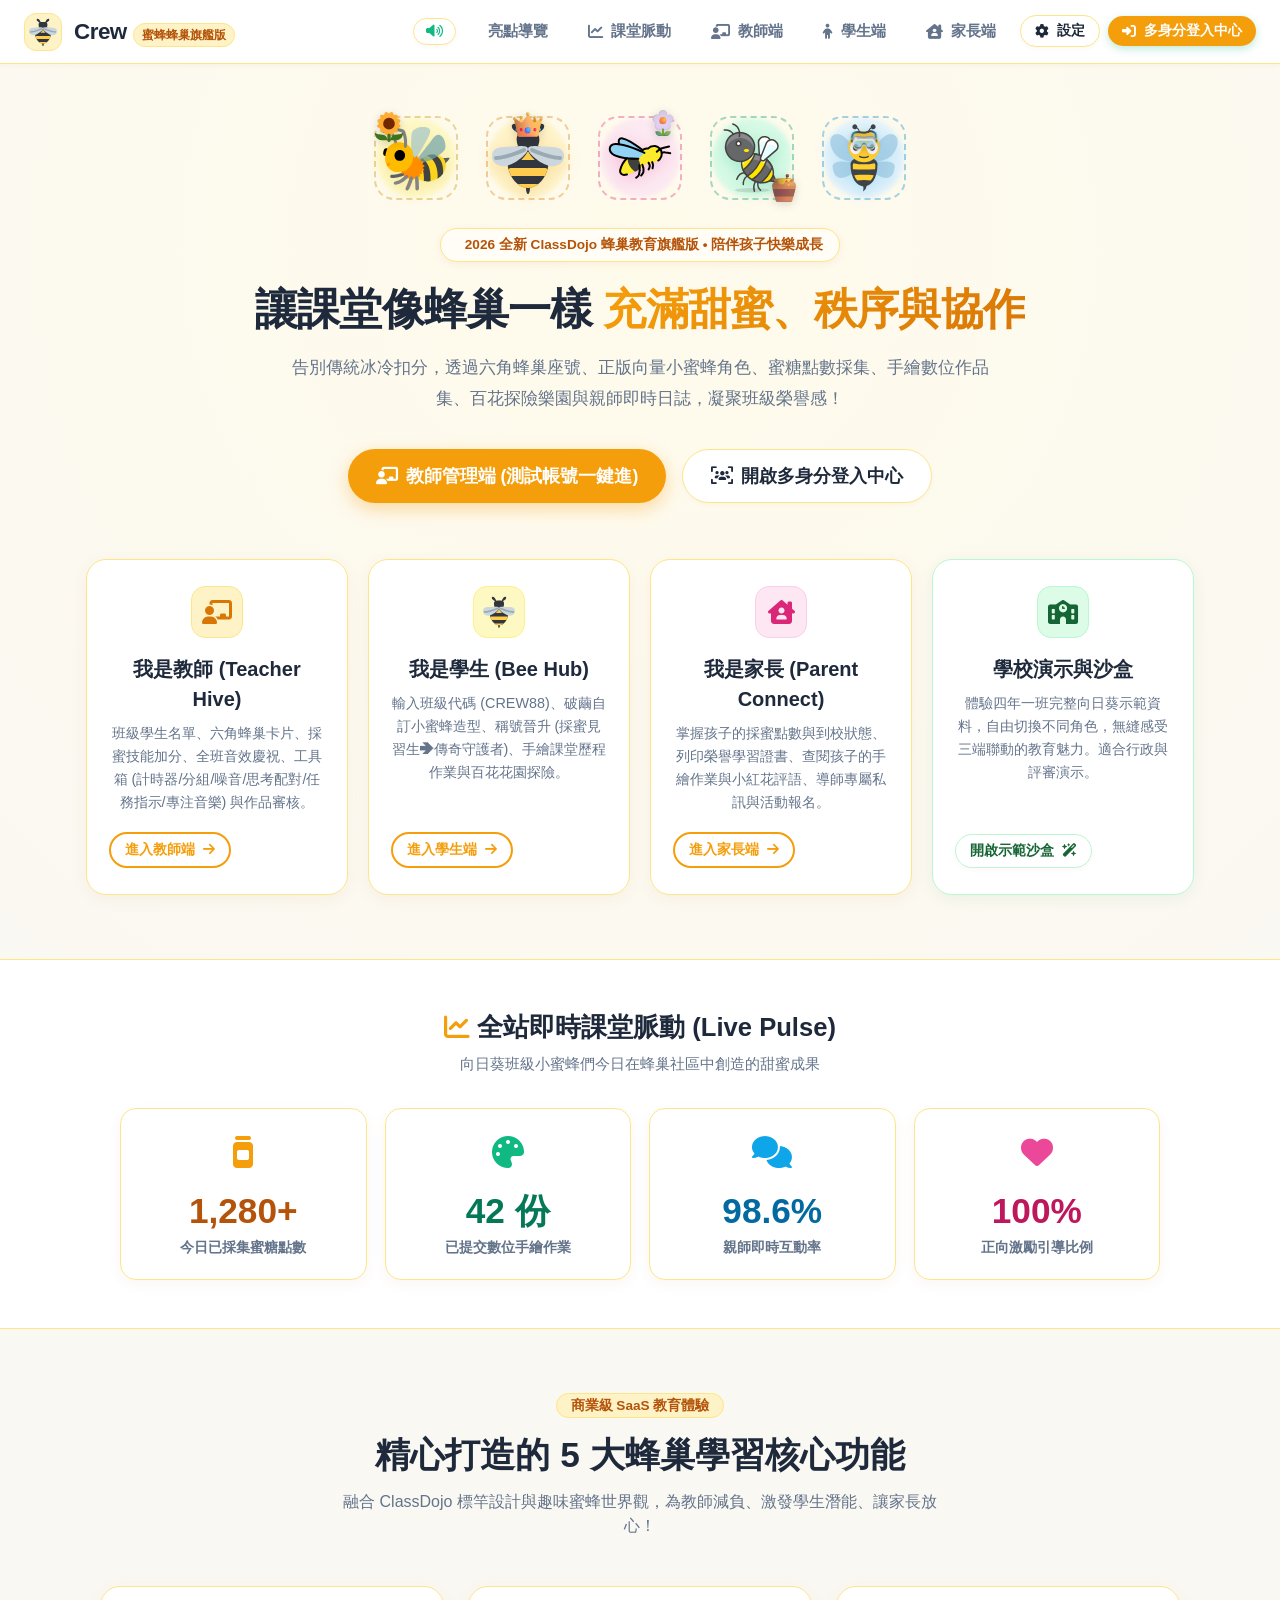
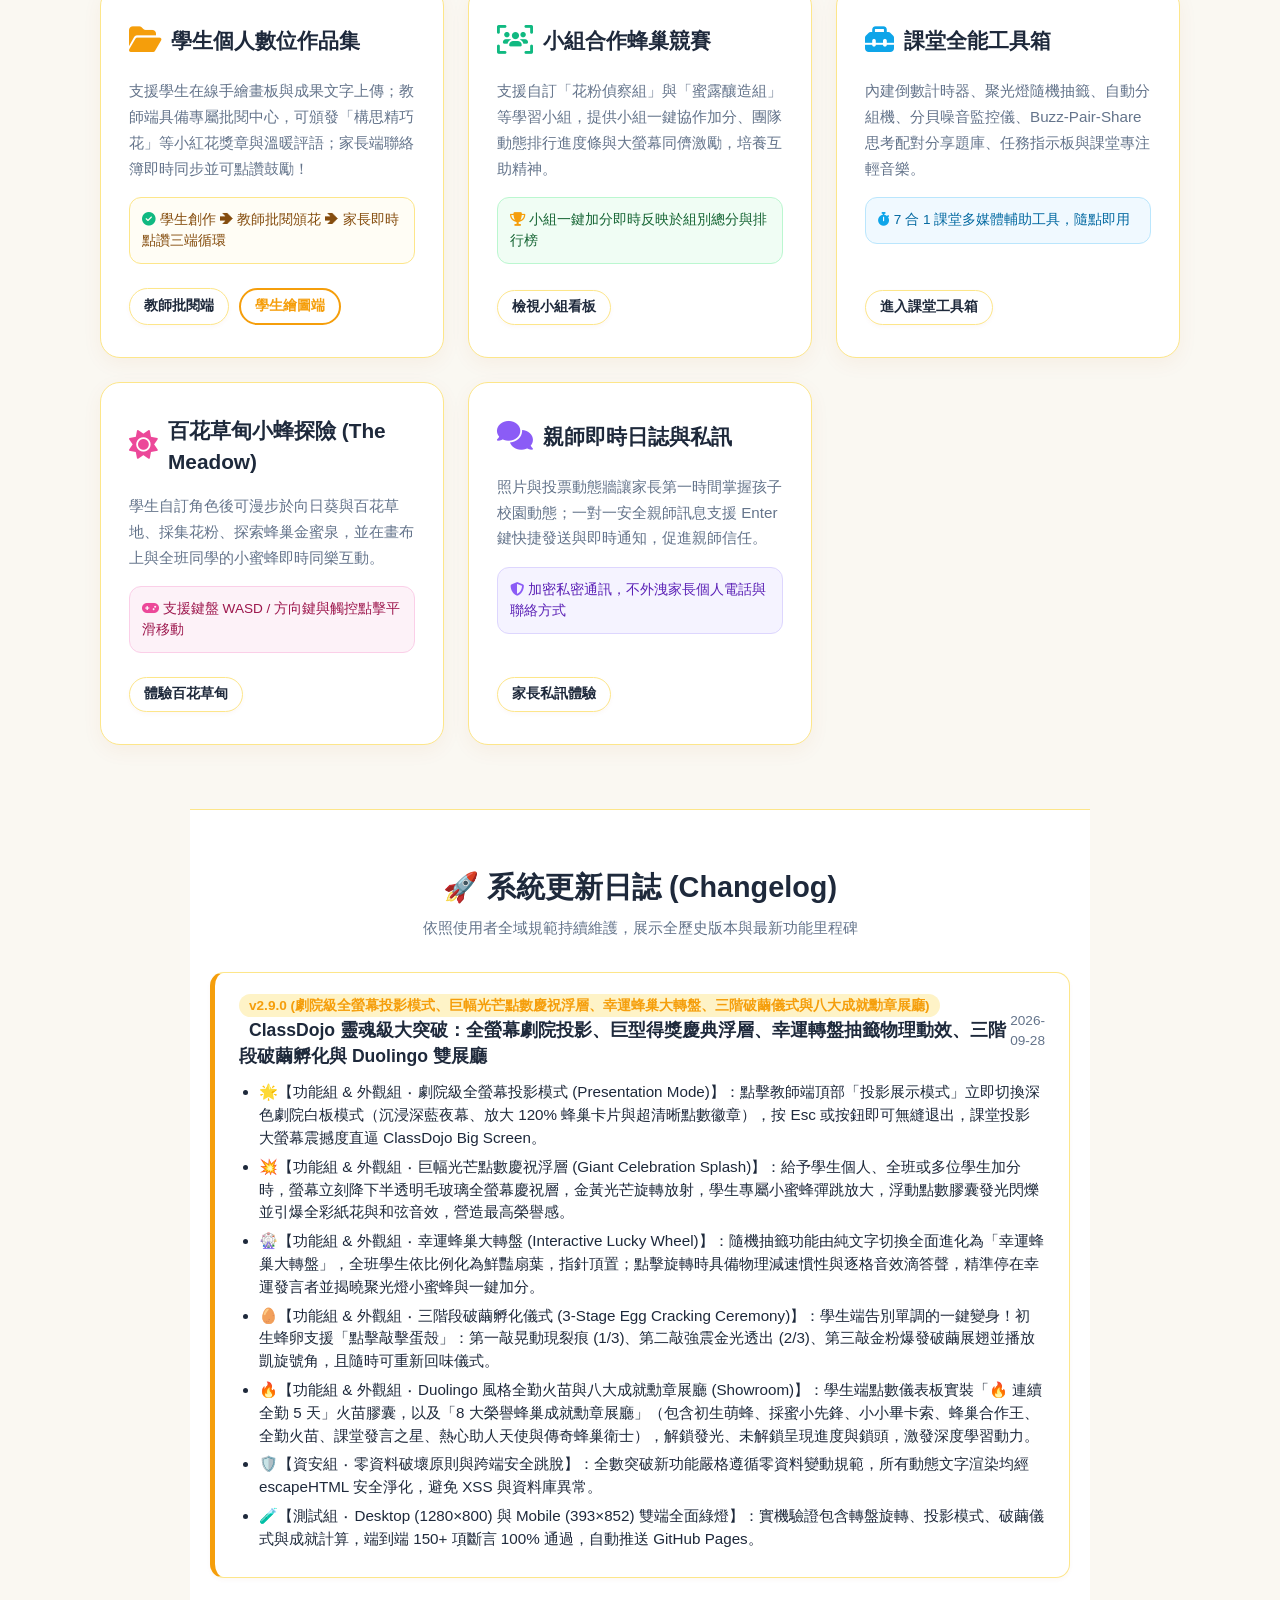
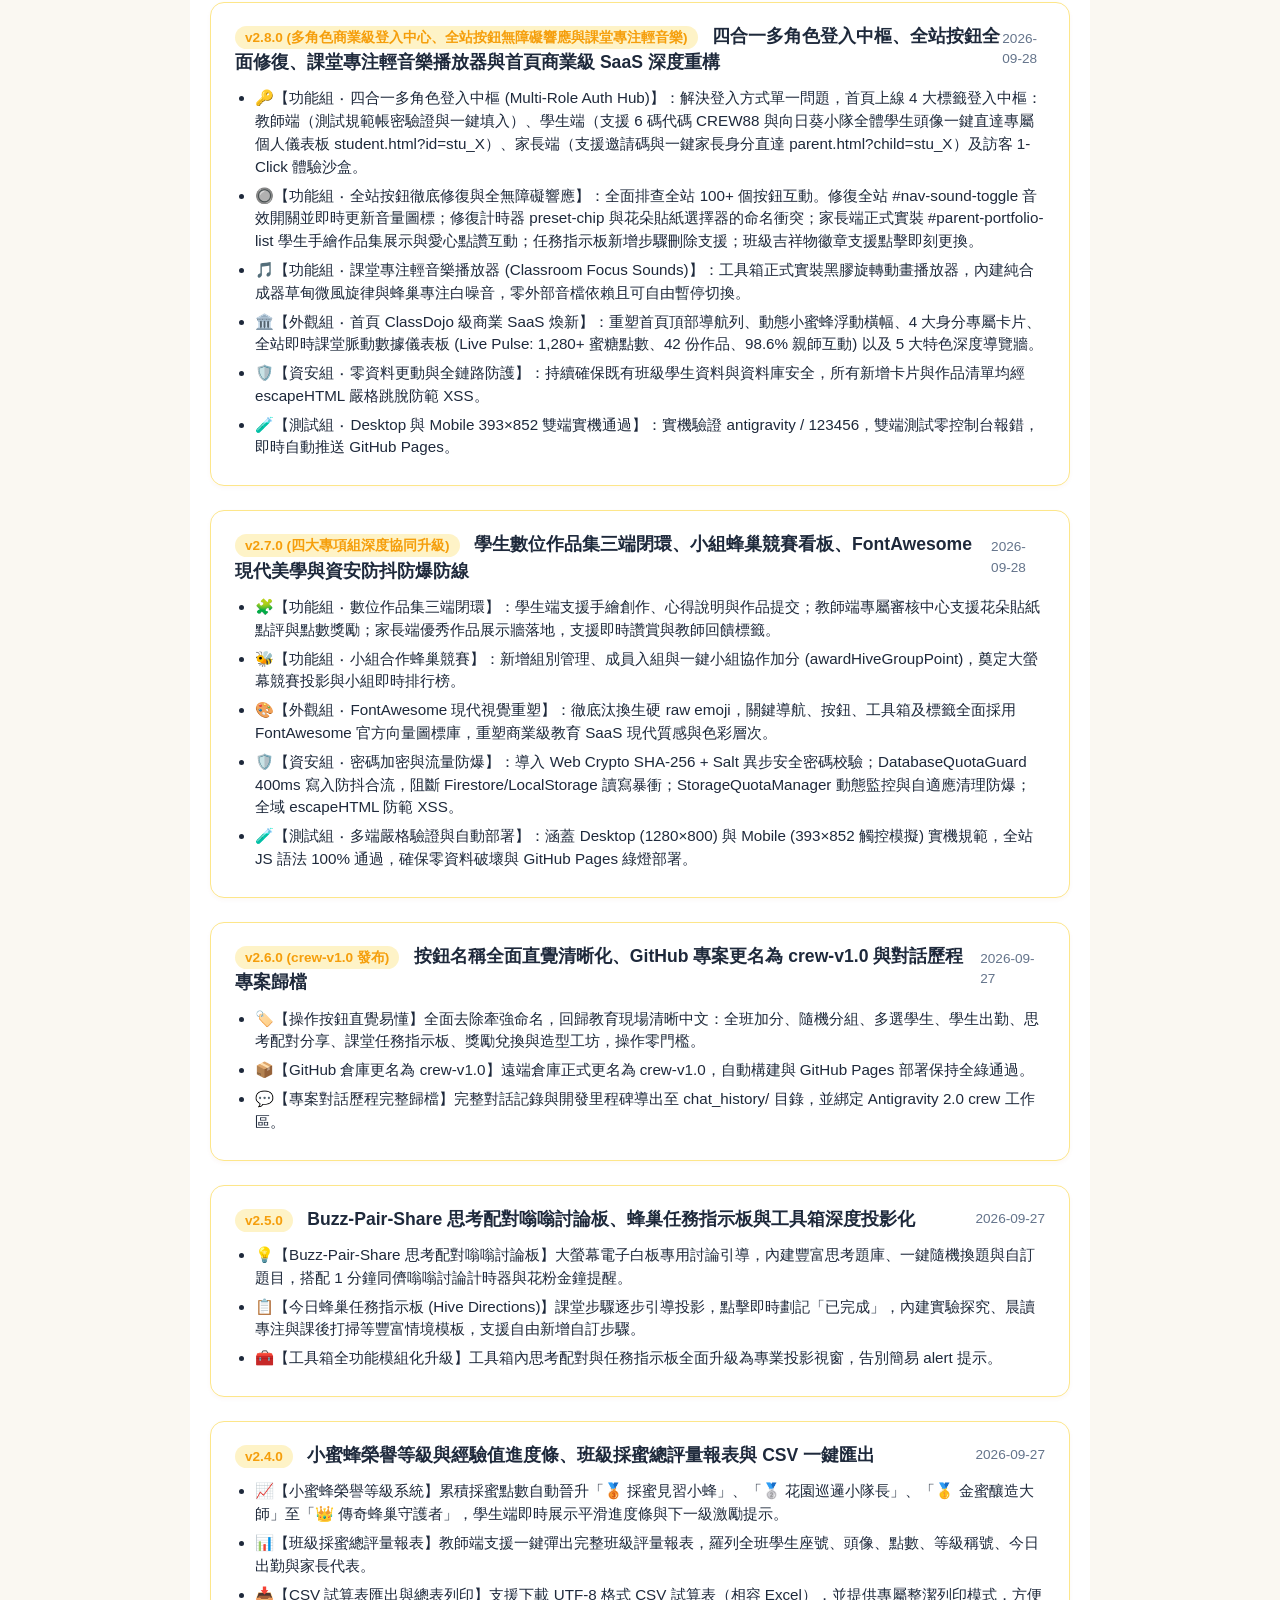
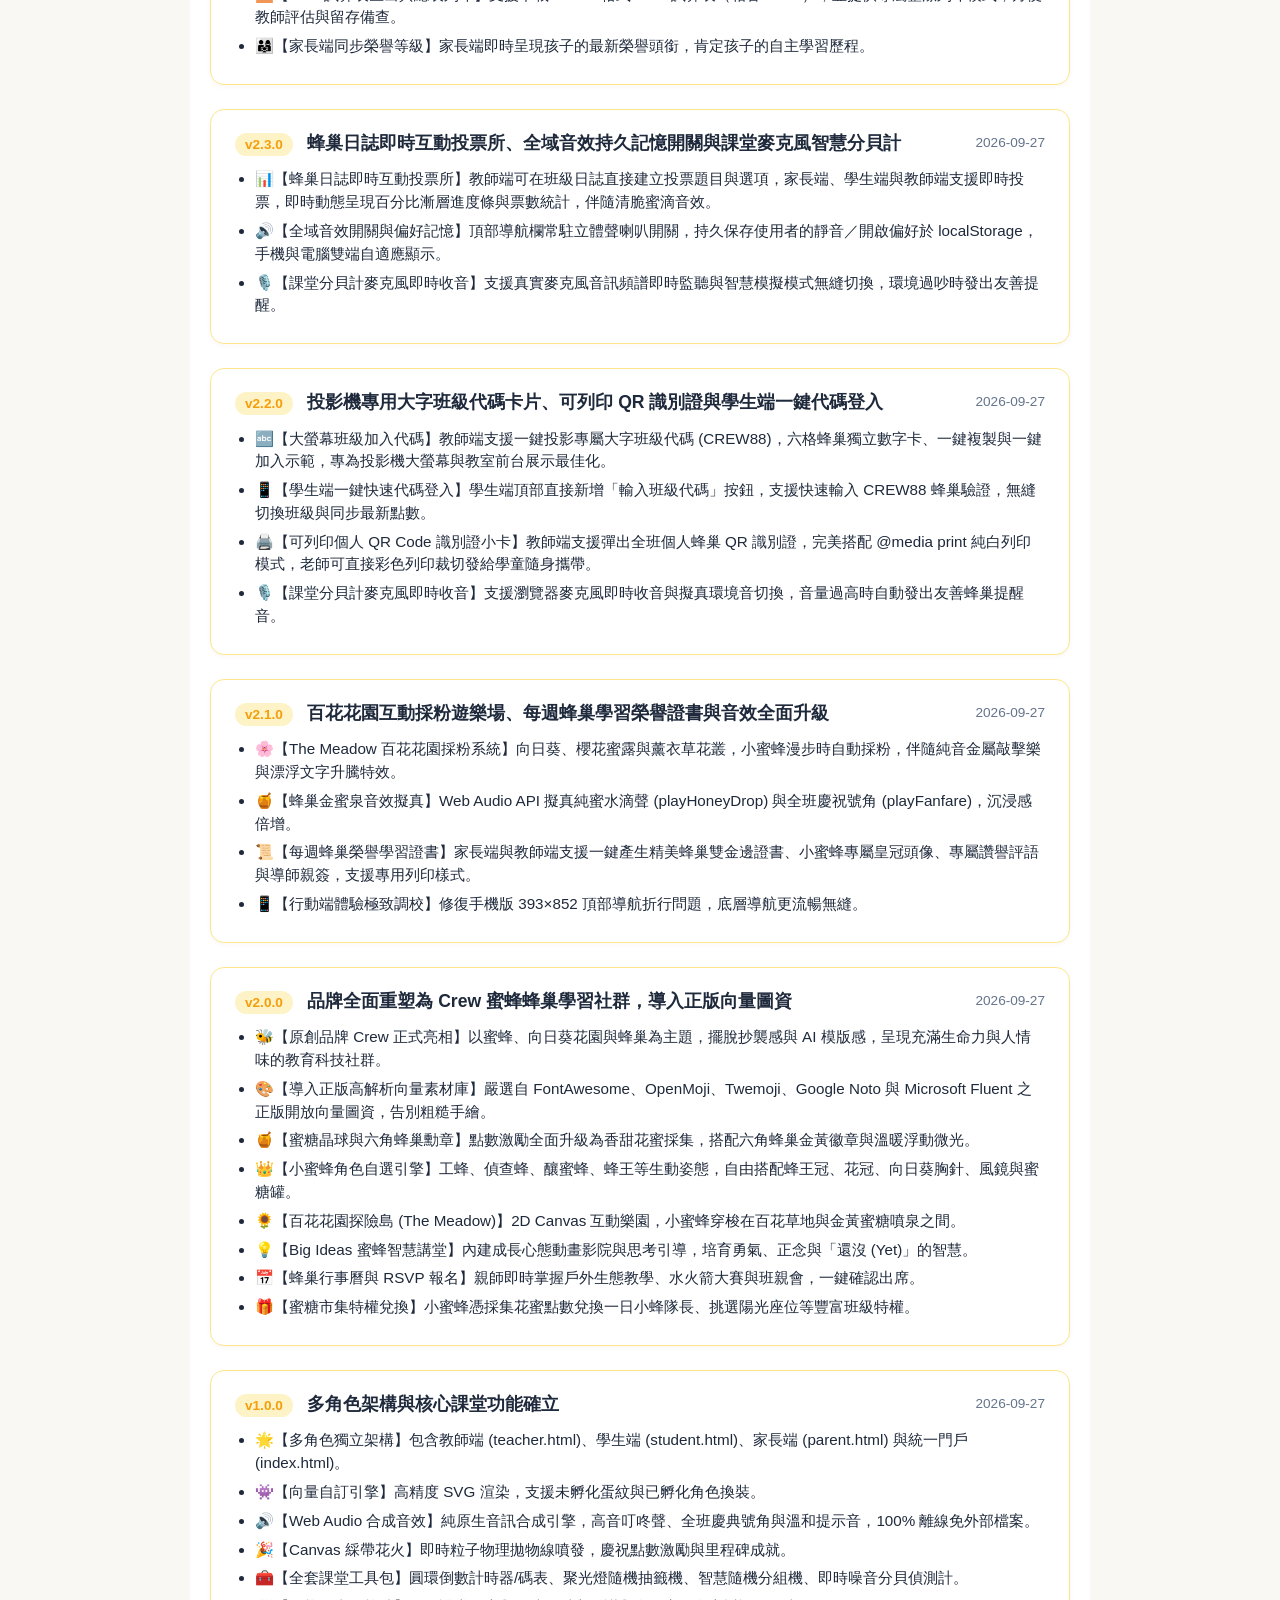
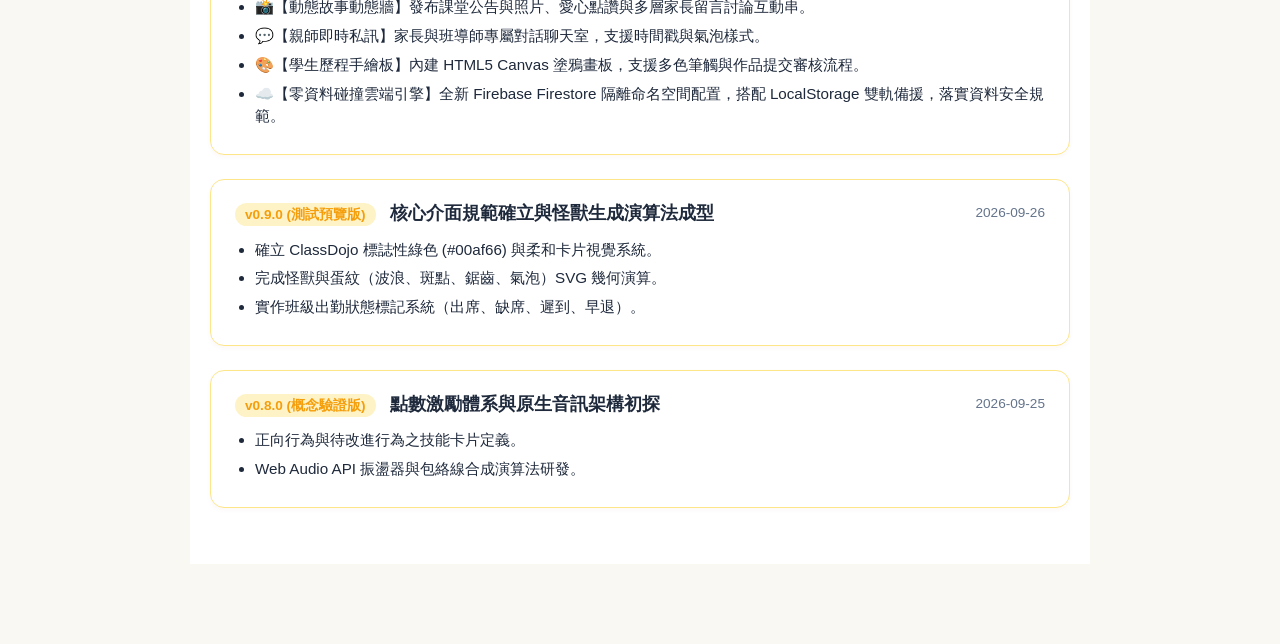
==== commit d17a4f2d: "feat(breakthroughs): release v2.9.0 - Theater Presentation Mode, Giant Point Celebration Splash, Int" ====
--- a/index.html
+++ b/index.html
@@ -468,27 +468,27 @@
           <p style="font-size: 0.8rem; color: #64748b; margin-bottom: 10px;">點擊任一位學生頭像，立即以該學生身分進入專屬儀表板：</p>
           
           <div class="student-pick-grid">
-            <div class="student-pick-card" data-student-id="stu_1">
+            <div class="student-pick-card" data-student-id="stu_demo_1">
               <span style="font-size: 1.8rem;">🐝</span>
               <strong style="font-size: 0.85rem; color: #1e293b;">Beyoncé</strong>
               <small style="color: #b45309; font-weight: 700;">座號 1</small>
             </div>
-            <div class="student-pick-card" data-student-id="stu_2">
+            <div class="student-pick-card" data-student-id="stu_demo_2">
               <span style="font-size: 1.8rem;">🍯</span>
               <strong style="font-size: 0.85rem; color: #1e293b;">Denzel</strong>
               <small style="color: #b45309; font-weight: 700;">座號 2</small>
             </div>
-            <div class="student-pick-card" data-student-id="stu_3">
+            <div class="student-pick-card" data-student-id="stu_demo_3">
               <span style="font-size: 1.8rem;">🌻</span>
               <strong style="font-size: 0.85rem; color: #1e293b;">Jennifer</strong>
               <small style="color: #b45309; font-weight: 700;">座號 3</small>
             </div>
-            <div class="student-pick-card" data-student-id="stu_4">
+            <div class="student-pick-card" data-student-id="stu_demo_4">
               <span style="font-size: 1.8rem;">👑</span>
               <strong style="font-size: 0.85rem; color: #1e293b;">Justin</strong>
               <small style="color: #b45309; font-weight: 700;">座號 4</small>
             </div>
-            <div class="student-pick-card" data-student-id="stu_5">
+            <div class="student-pick-card" data-student-id="stu_demo_5">
               <span style="font-size: 1.8rem;">🌟</span>
               <strong style="font-size: 0.85rem; color: #1e293b;">Leonardo</strong>
               <small style="color: #b45309; font-weight: 700;">座號 5</small>
@@ -514,24 +514,24 @@
             方式 2：快速以向日葵小隊家長身分進入
           </label>
           <div style="display: flex; flex-direction: column; gap: 8px; margin-top: 10px;">
-            <a href="parent.html?child=stu_1" class="btn btn-secondary" style="justify-content: flex-start; text-align: left; padding: 10px 16px; border-color: #fde68a;">
+            <a href="parent.html?child=stu_demo_1" class="btn btn-secondary" style="justify-content: flex-start; text-align: left; padding: 10px 16px; border-color: #fde68a;">
               <span style="font-size: 1.3rem; margin-right: 10px;">👩</span>
               <div>
                 <strong style="color: #1e293b; display: block;">Beyoncé 的家長</strong>
                 <small style="color: #64748b;">代碼：P-BEY01 • 學生座號 1</small>
               </div>
             </a>
-            <a href="parent.html?child=stu_2" class="btn btn-secondary" style="justify-content: flex-start; text-align: left; padding: 10px 16px; border-color: #fde68a;">
+            <a href="parent.html?child=stu_demo_2" class="btn btn-secondary" style="justify-content: flex-start; text-align: left; padding: 10px 16px; border-color: #fde68a;">
               <span style="font-size: 1.3rem; margin-right: 10px;">👨</span>
               <div>
                 <strong style="color: #1e293b; display: block;">Denzel 的家長</strong>
                 <small style="color: #64748b;">代碼：P-DEN02 • 學生座號 2</small>
               </div>
             </a>
-            <a href="parent.html?child=stu_5" class="btn btn-secondary" style="justify-content: flex-start; text-align: left; padding: 10px 16px; border-color: #fde68a;">
+            <a href="parent.html?child=stu_demo_5" class="btn btn-secondary" style="justify-content: flex-start; text-align: left; padding: 10px 16px; border-color: #fde68a;">
               <span style="font-size: 1.3rem; margin-right: 10px;">👩</span>
               <div>
-                <strong style="color: #1e293b; display: block;">王小明的家長 (王媽媽)</strong>
+                <strong style="color: #1e293b; display: block;">Leonardo 的家長</strong>
                 <small style="color: #64748b;">代碼：P-LEO05 • 學生座號 5</small>
               </div>
             </a>
--- a/css/dojo-ui.css
+++ b/css/dojo-ui.css
@@ -809,3 +809,316 @@
     display: none !important;
   }
 }
+
+/* ==========================================================================
+   Breakthrough 1: Big-Screen Presentation Mode
+   ========================================================================== */
+body.presentation-mode {
+  background: radial-gradient(circle at 50% 20%, #1e1b4b 0%, #0f172a 100%) !important;
+  color: #f8fafc !important;
+}
+
+body.presentation-mode .dojo-navbar {
+  background: rgba(15, 23, 42, 0.9) !important;
+  border-bottom: 2px solid #f59e0b !important;
+}
+
+body.presentation-mode .dojo-brand span {
+  color: #ffffff !important;
+}
+
+body.presentation-mode .dojo-tabs-bar {
+  background: rgba(30, 41, 59, 0.8) !important;
+  border-bottom: 1px solid #475569 !important;
+}
+
+body.presentation-mode .tab-btn {
+  color: #cbd5e1 !important;
+}
+
+body.presentation-mode .tab-btn.active {
+  color: #fbbf24 !important;
+  background: rgba(245, 158, 11, 0.2) !important;
+  border-bottom-color: #fbbf24 !important;
+}
+
+body.presentation-mode .classroom-header {
+  background: rgba(30, 41, 59, 0.9) !important;
+  border: 1.5px solid #475569 !important;
+  border-radius: 20px !important;
+  margin: 16px auto !important;
+  max-width: 1200px !important;
+}
+
+body.presentation-mode .classroom-header h1 {
+  color: #ffffff !important;
+}
+
+body.presentation-mode .student-card {
+  background: #1e293b !important;
+  border: 2px solid #475569 !important;
+  box-shadow: 0 8px 24px rgba(0, 0, 0, 0.4) !important;
+  transform: scale(1.02);
+}
+
+body.presentation-mode .student-card:hover {
+  border-color: #f59e0b !important;
+  box-shadow: 0 0 25px rgba(245, 158, 11, 0.4) !important;
+  transform: scale(1.06) translateY(-4px) !important;
+}
+
+body.presentation-mode .student-name {
+  color: #ffffff !important;
+  font-size: 1.25rem !important;
+}
+
+body.presentation-mode .student-points-badge {
+  background: linear-gradient(135deg, #f59e0b, #d97706) !important;
+  color: #ffffff !important;
+  font-size: 1.2rem !important;
+  padding: 4px 14px !important;
+}
+
+/* ==========================================================================
+   Breakthrough 2: Giant Point Award Celebration Splash
+   ========================================================================== */
+.celebration-splash-overlay {
+  position: fixed;
+  inset: 0;
+  background: rgba(15, 23, 42, 0.75);
+  backdrop-filter: blur(8px);
+  z-index: 9999;
+  display: flex;
+  align-items: center;
+  justify-content: center;
+  opacity: 0;
+  pointer-events: none;
+  transition: opacity 0.25s ease;
+}
+
+.celebration-splash-overlay.active {
+  opacity: 1;
+  pointer-events: auto;
+}
+
+.celebration-splash-card {
+  position: relative;
+  background: radial-gradient(circle, #fffbeb 0%, #ffffff 100%);
+  border: 3px solid #f59e0b;
+  border-radius: 32px;
+  padding: 48px 40px;
+  text-align: center;
+  max-width: 520px;
+  width: 90%;
+  box-shadow: 0 20px 60px rgba(245, 158, 11, 0.4);
+  transform: scale(0.6);
+  transition: transform 0.4s cubic-bezier(0.34, 1.56, 0.64, 1);
+}
+
+.celebration-splash-overlay.active .celebration-splash-card {
+  transform: scale(1);
+}
+
+.splash-sunburst-bg {
+  position: absolute;
+  top: 50%;
+  left: 50%;
+  width: 480px;
+  height: 480px;
+  transform: translate(-50%, -50%);
+  background: radial-gradient(circle, rgba(254, 240, 138, 0.6) 0%, rgba(254, 240, 138, 0) 70%);
+  border-radius: 50%;
+  z-index: 0;
+  pointer-events: none;
+  animation: sunburstRotate 20s linear infinite;
+}
+
+@keyframes sunburstRotate {
+  from { transform: translate(-50%, -50%) rotate(0deg); }
+  to { transform: translate(-50%, -50%) rotate(360deg); }
+}
+
+.splash-bee-avatar {
+  position: relative;
+  z-index: 1;
+  width: 140px;
+  height: 140px;
+  margin: 0 auto 16px;
+  animation: splashFloat 2s ease-in-out infinite alternate;
+}
+
+@keyframes splashFloat {
+  0% { transform: translateY(0px) scale(1); }
+  100% { transform: translateY(-10px) scale(1.05); }
+}
+
+.splash-award-badge {
+  display: inline-flex;
+  align-items: center;
+  gap: 8px;
+  background: linear-gradient(135deg, #f59e0b, #d97706);
+  color: #ffffff;
+  font-size: 1.5rem;
+  font-weight: 900;
+  padding: 8px 24px;
+  border-radius: 9999px;
+  box-shadow: 0 6px 18px rgba(217, 119, 6, 0.35);
+  margin-bottom: 12px;
+}
+
+/* ==========================================================================
+   Breakthrough 3: Interactive Hive Lucky Wheel (彩盤旋轉抽籤)
+   ========================================================================== */
+.wheel-wrapper {
+  position: relative;
+  width: 320px;
+  height: 320px;
+  margin: 0 auto 24px;
+}
+
+.wheel-pointer {
+  position: absolute;
+  top: -12px;
+  left: 50%;
+  transform: translateX(-50%);
+  width: 0;
+  height: 0;
+  border-left: 14px solid transparent;
+  border-right: 14px solid transparent;
+  border-top: 28px solid #ef4444;
+  z-index: 10;
+  filter: drop-shadow(0 3px 6px rgba(0, 0, 0, 0.3));
+}
+
+#lucky-wheel-canvas {
+  width: 100%;
+  height: 100%;
+  border-radius: 50%;
+  box-shadow: 0 8px 28px rgba(180, 83, 9, 0.25);
+  border: 6px solid #fef3c7;
+}
+
+/* ==========================================================================
+   Breakthrough 4: Grand Egg Hatching 3-Stage Ceremony
+   ========================================================================== */
+.egg-cracking-container {
+  position: relative;
+  width: 180px;
+  height: 220px;
+  margin: 0 auto 24px;
+  display: flex;
+  align-items: center;
+  justify-content: center;
+  cursor: pointer;
+}
+
+.egg-glow-aura {
+  position: absolute;
+  width: 220px;
+  height: 220px;
+  border-radius: 50%;
+  background: radial-gradient(circle, rgba(245, 158, 11, 0.45) 0%, rgba(245, 158, 11, 0) 70%);
+  opacity: 0;
+  transition: opacity 0.5s ease;
+  pointer-events: none;
+}
+
+.egg-cracking-container.crack-stage-1 .egg-glow-aura { opacity: 0.3; }
+.egg-cracking-container.crack-stage-2 .egg-glow-aura { opacity: 0.7; animation: pulseGlow 1s infinite alternate; }
+.egg-cracking-container.crack-stage-3 .egg-glow-aura { opacity: 1; animation: pulseGlow 0.4s infinite alternate; }
+
+@keyframes pulseGlow {
+  0% { transform: scale(0.95); }
+  100% { transform: scale(1.2); }
+}
+
+.egg-wobble {
+  animation: eggWobbleAnim 0.5s ease-in-out;
+}
+
+@keyframes eggWobbleAnim {
+  0% { transform: rotate(0deg); }
+  25% { transform: rotate(-8deg); }
+  50% { transform: rotate(8deg); }
+  75% { transform: rotate(-4deg); }
+  100% { transform: rotate(0deg); }
+}
+
+/* ==========================================================================
+   Breakthrough 5: Duolingo-style Streak & Achievement Badges
+   ========================================================================== */
+.streak-fire-pill {
+  display: inline-flex;
+  align-items: center;
+  gap: 6px;
+  background: #fff7ed;
+  border: 1.5px solid #fed7aa;
+  padding: 4px 12px;
+  border-radius: 9999px;
+  font-weight: 800;
+  font-size: 0.85rem;
+  color: #ea580c;
+  box-shadow: 0 2px 8px rgba(234, 88, 12, 0.12);
+}
+
+.streak-fire-icon {
+  font-size: 1.1rem;
+  animation: fireBounce 1.2s ease-in-out infinite alternate;
+}
+
+@keyframes fireBounce {
+  0% { transform: scale(1); }
+  100% { transform: scale(1.25) translateY(-2px); }
+}
+
+.badges-showroom-grid {
+  display: grid;
+  grid-template-columns: repeat(auto-fill, minmax(130px, 1fr));
+  gap: 16px;
+}
+
+.badge-trophy-card {
+  background: #ffffff;
+  border: 1.5px solid #fde68a;
+  border-radius: 16px;
+  padding: 16px 12px;
+  text-align: center;
+  transition: all 0.2s ease;
+  position: relative;
+  overflow: hidden;
+}
+
+.badge-trophy-card.unlocked {
+  border-color: #f59e0b;
+  box-shadow: 0 4px 14px rgba(245, 158, 11, 0.15);
+}
+
+.badge-trophy-card.locked {
+  border-color: #e2e8f0;
+  background: #f8fafc;
+  opacity: 0.6;
+}
+
+.badge-trophy-card:hover {
+  transform: translateY(-3px);
+}
+
+.badge-trophy-icon {
+  width: 52px;
+  height: 52px;
+  margin: 0 auto 10px;
+  border-radius: 50%;
+  display: flex;
+  align-items: center;
+  justify-content: center;
+  font-size: 1.6rem;
+  background: #fef3c7;
+  border: 1.5px solid #fde68a;
+}
+
+.badge-trophy-card.locked .badge-trophy-icon {
+  background: #e2e8f0;
+  border-color: #cbd5e1;
+  filter: grayscale(1);
+}
+
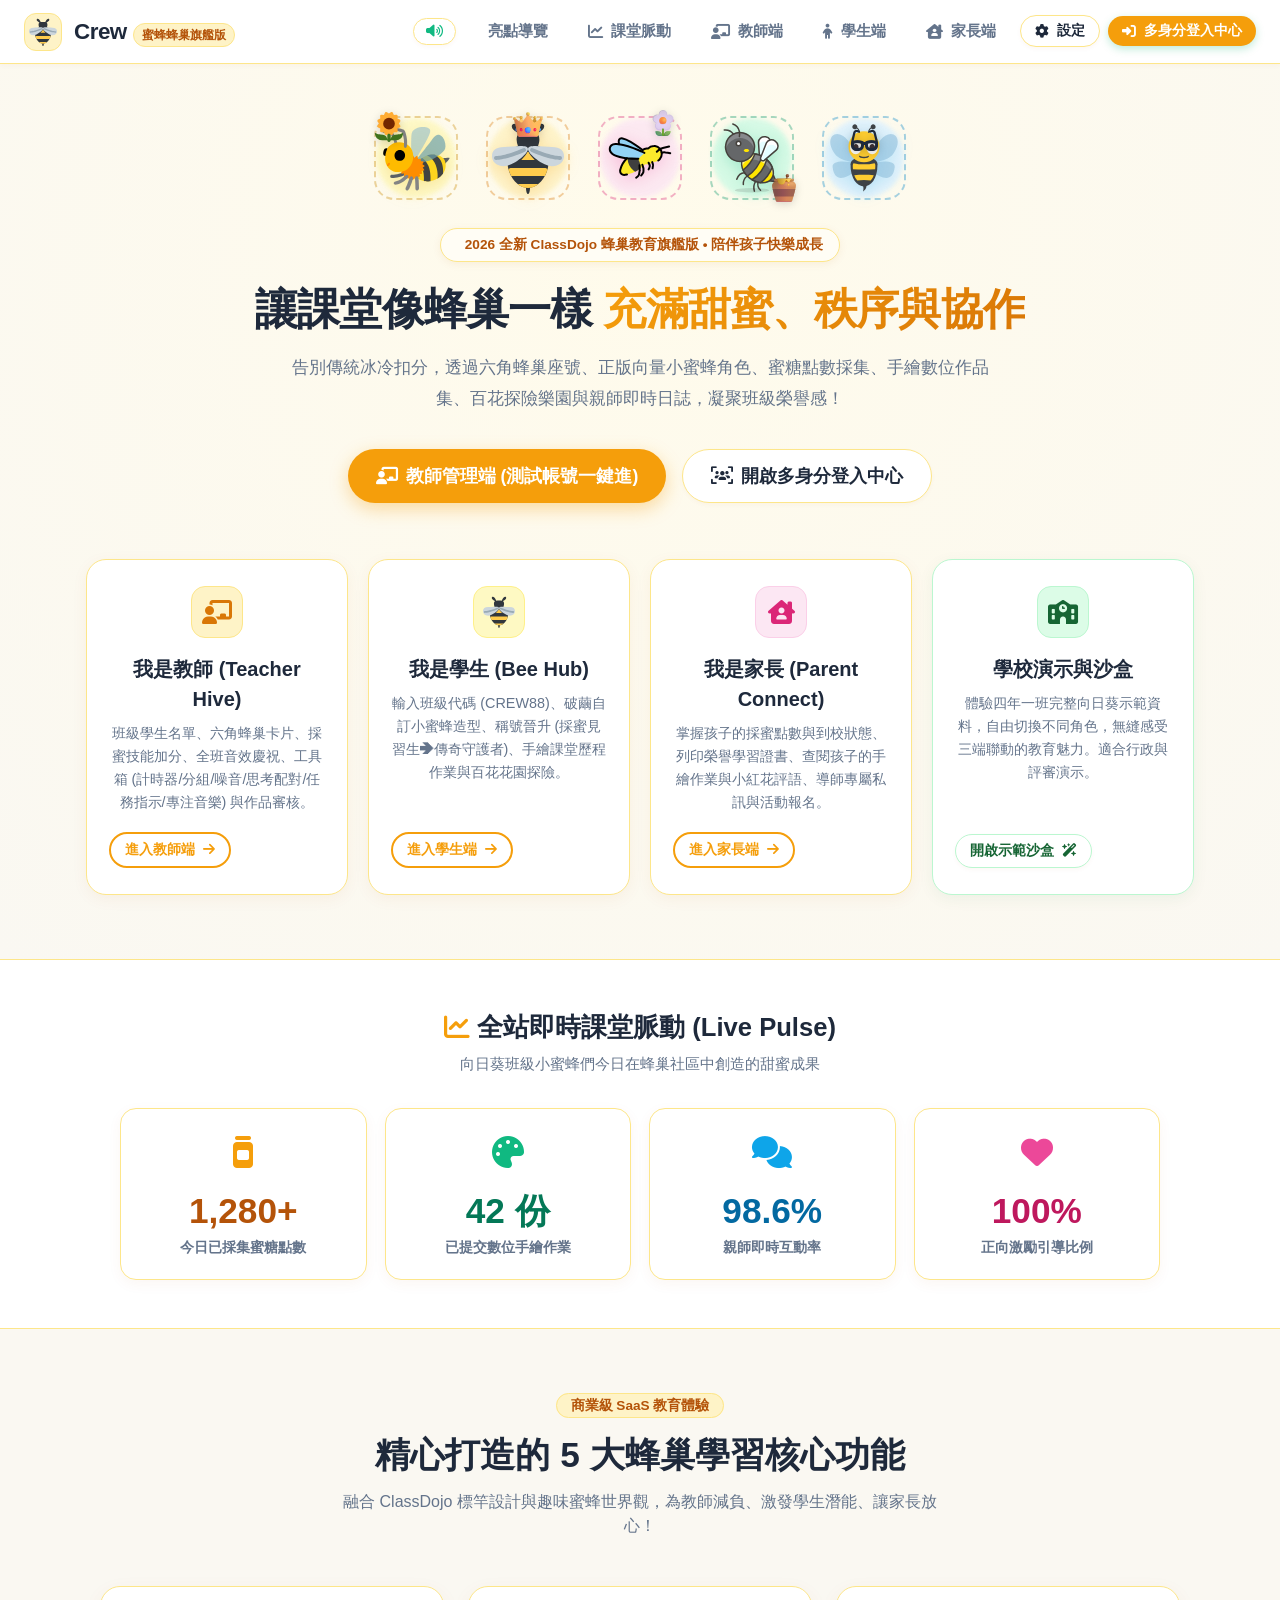
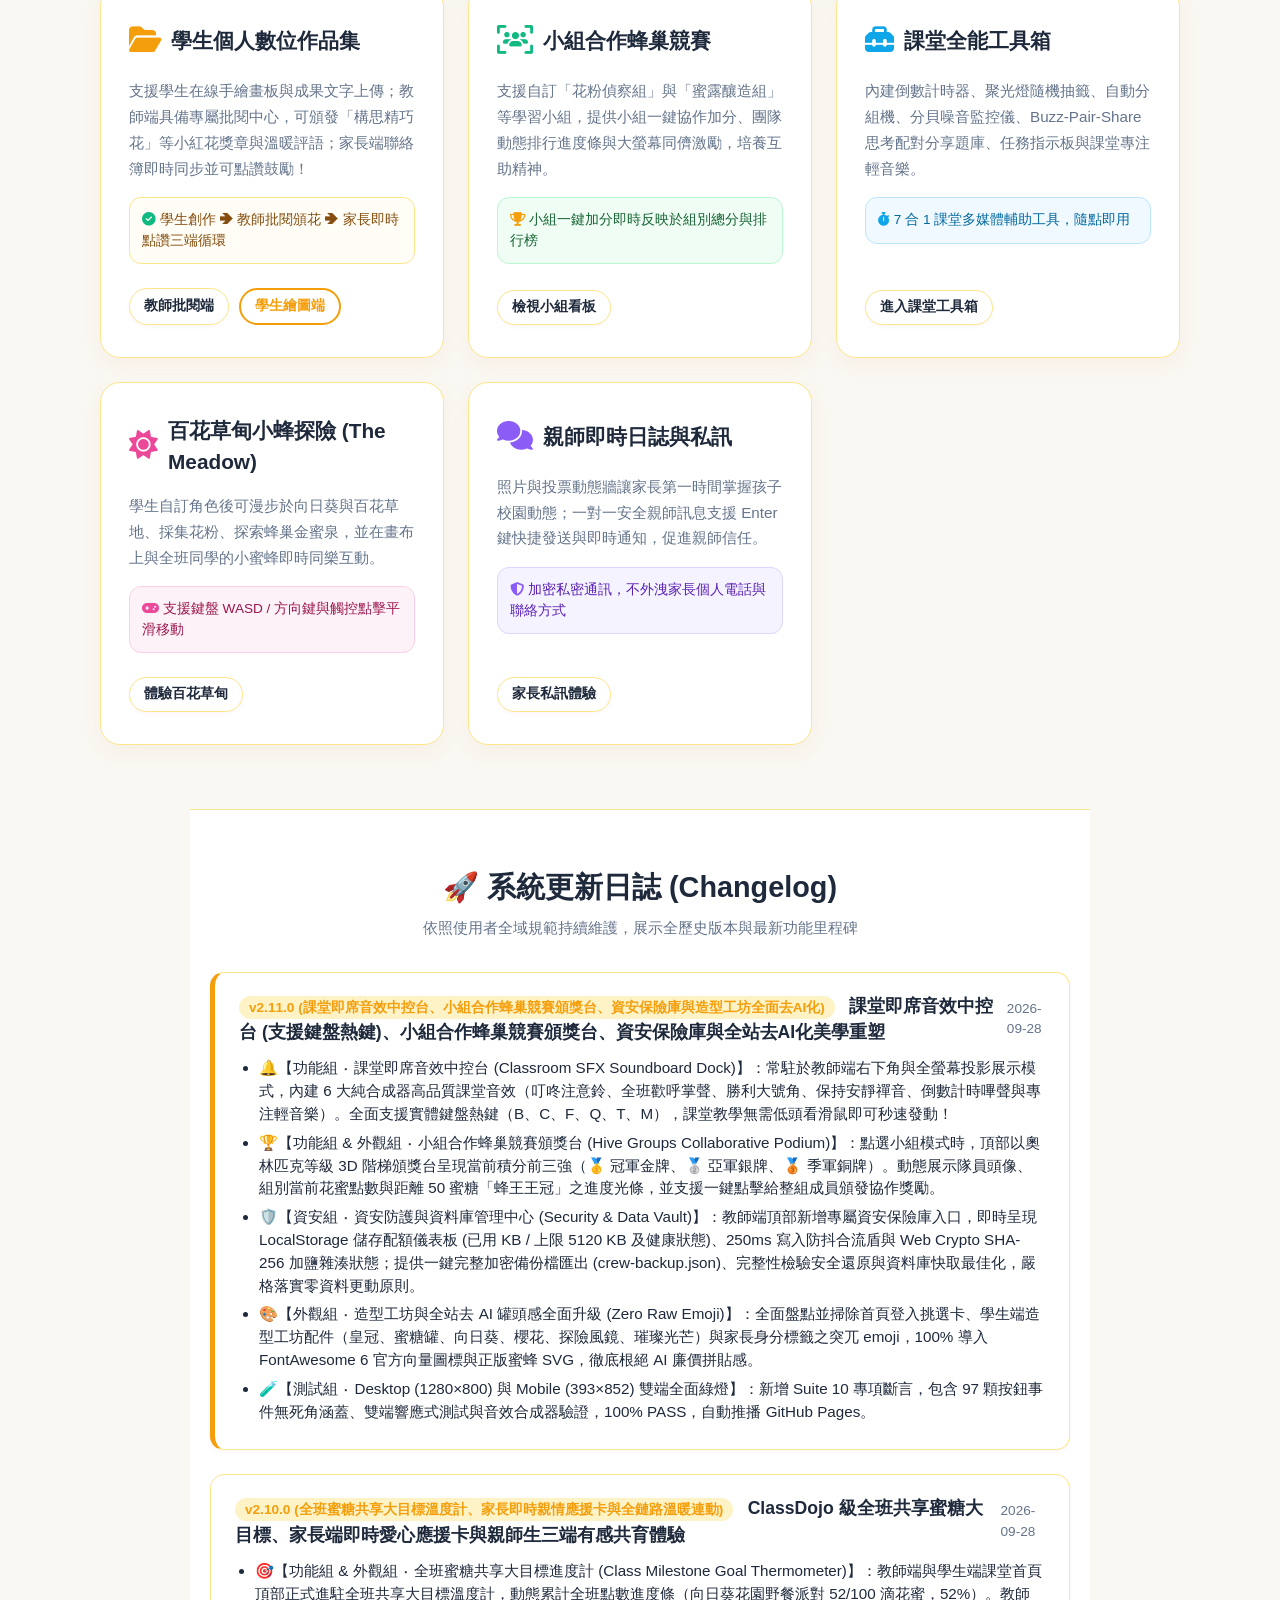
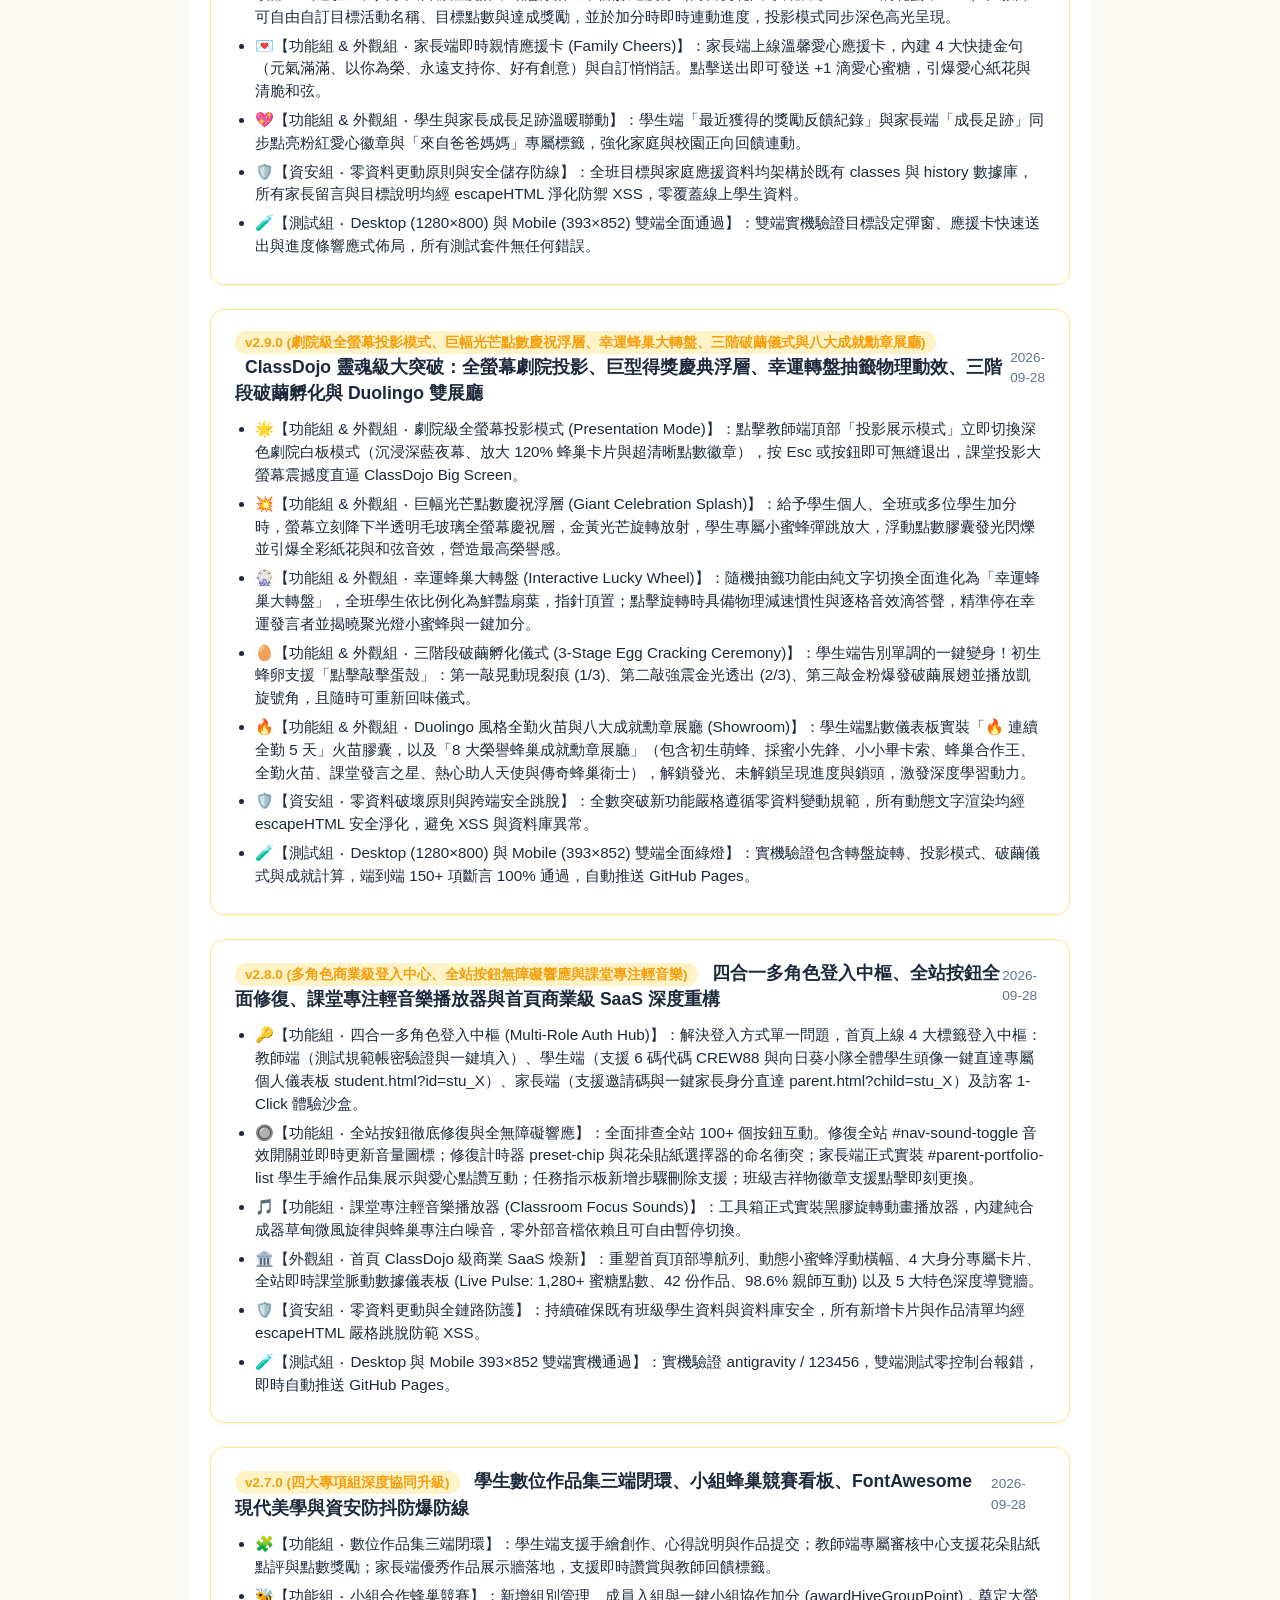
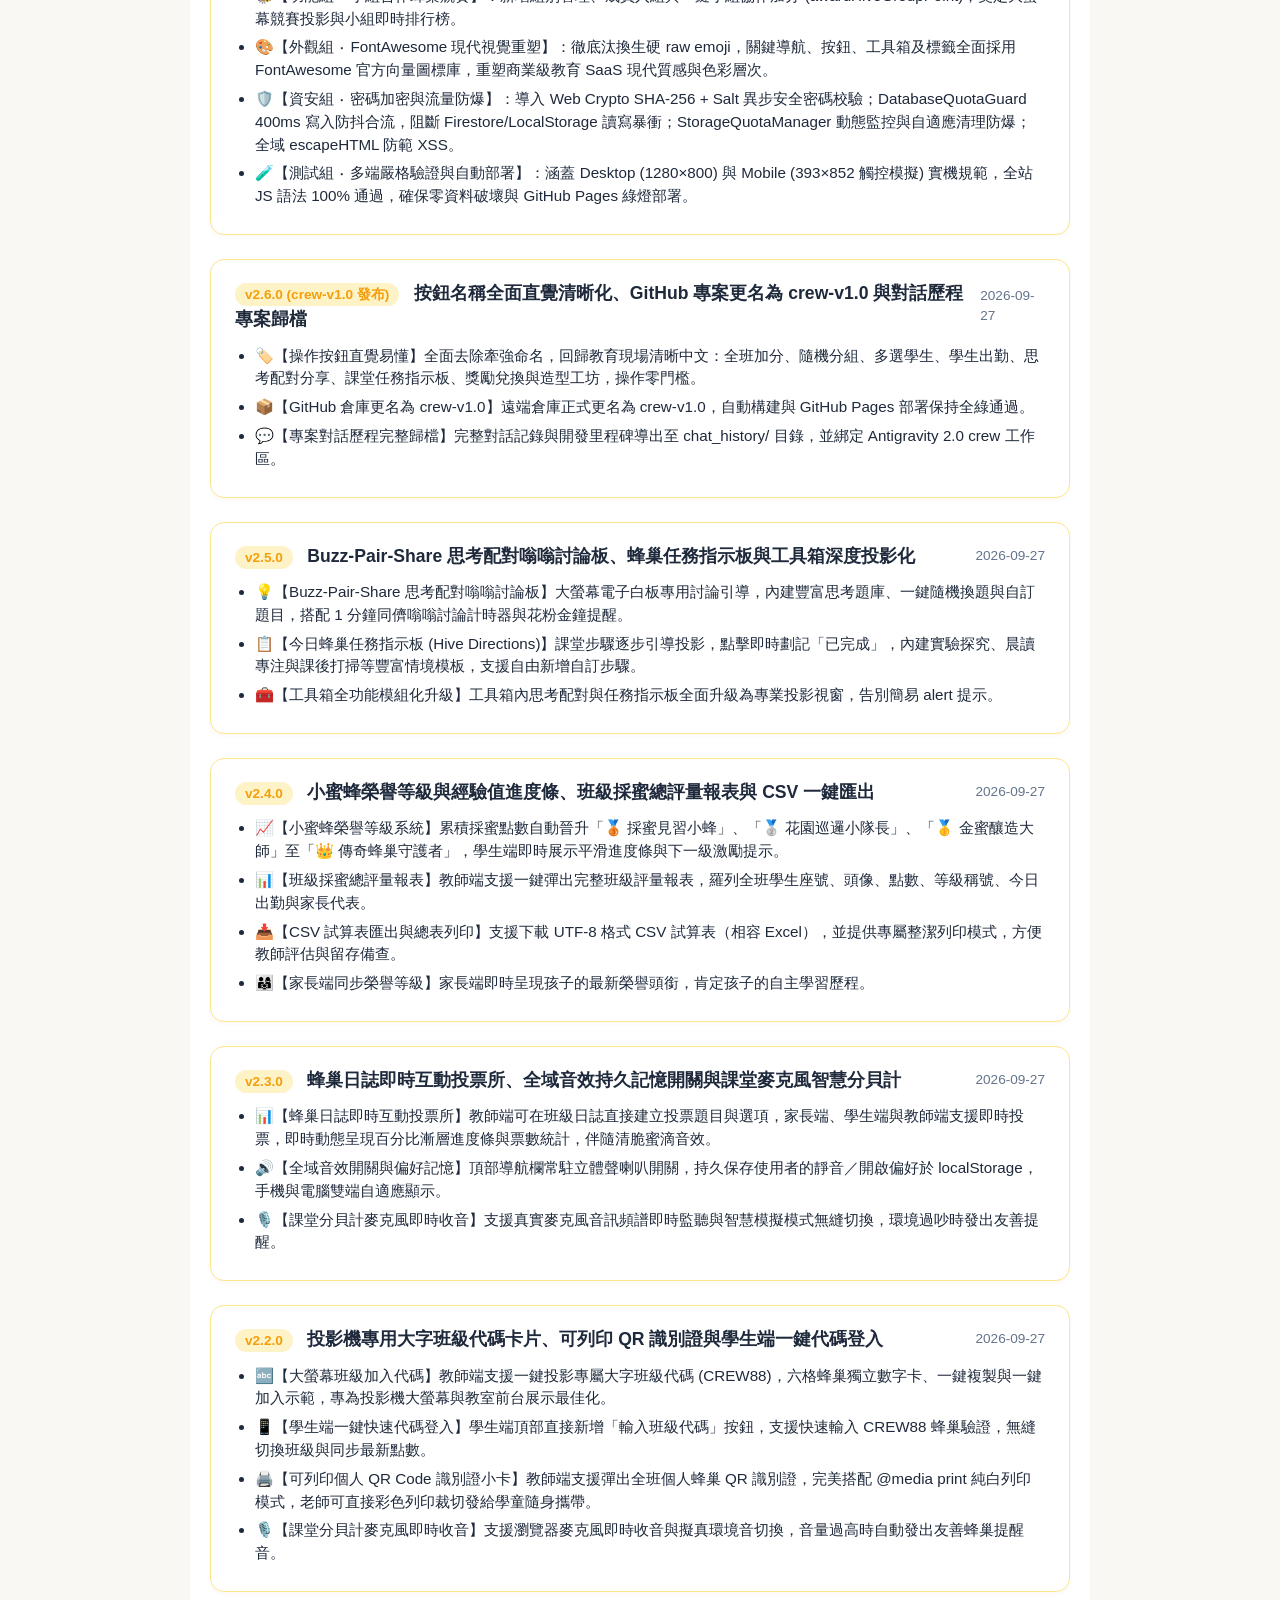
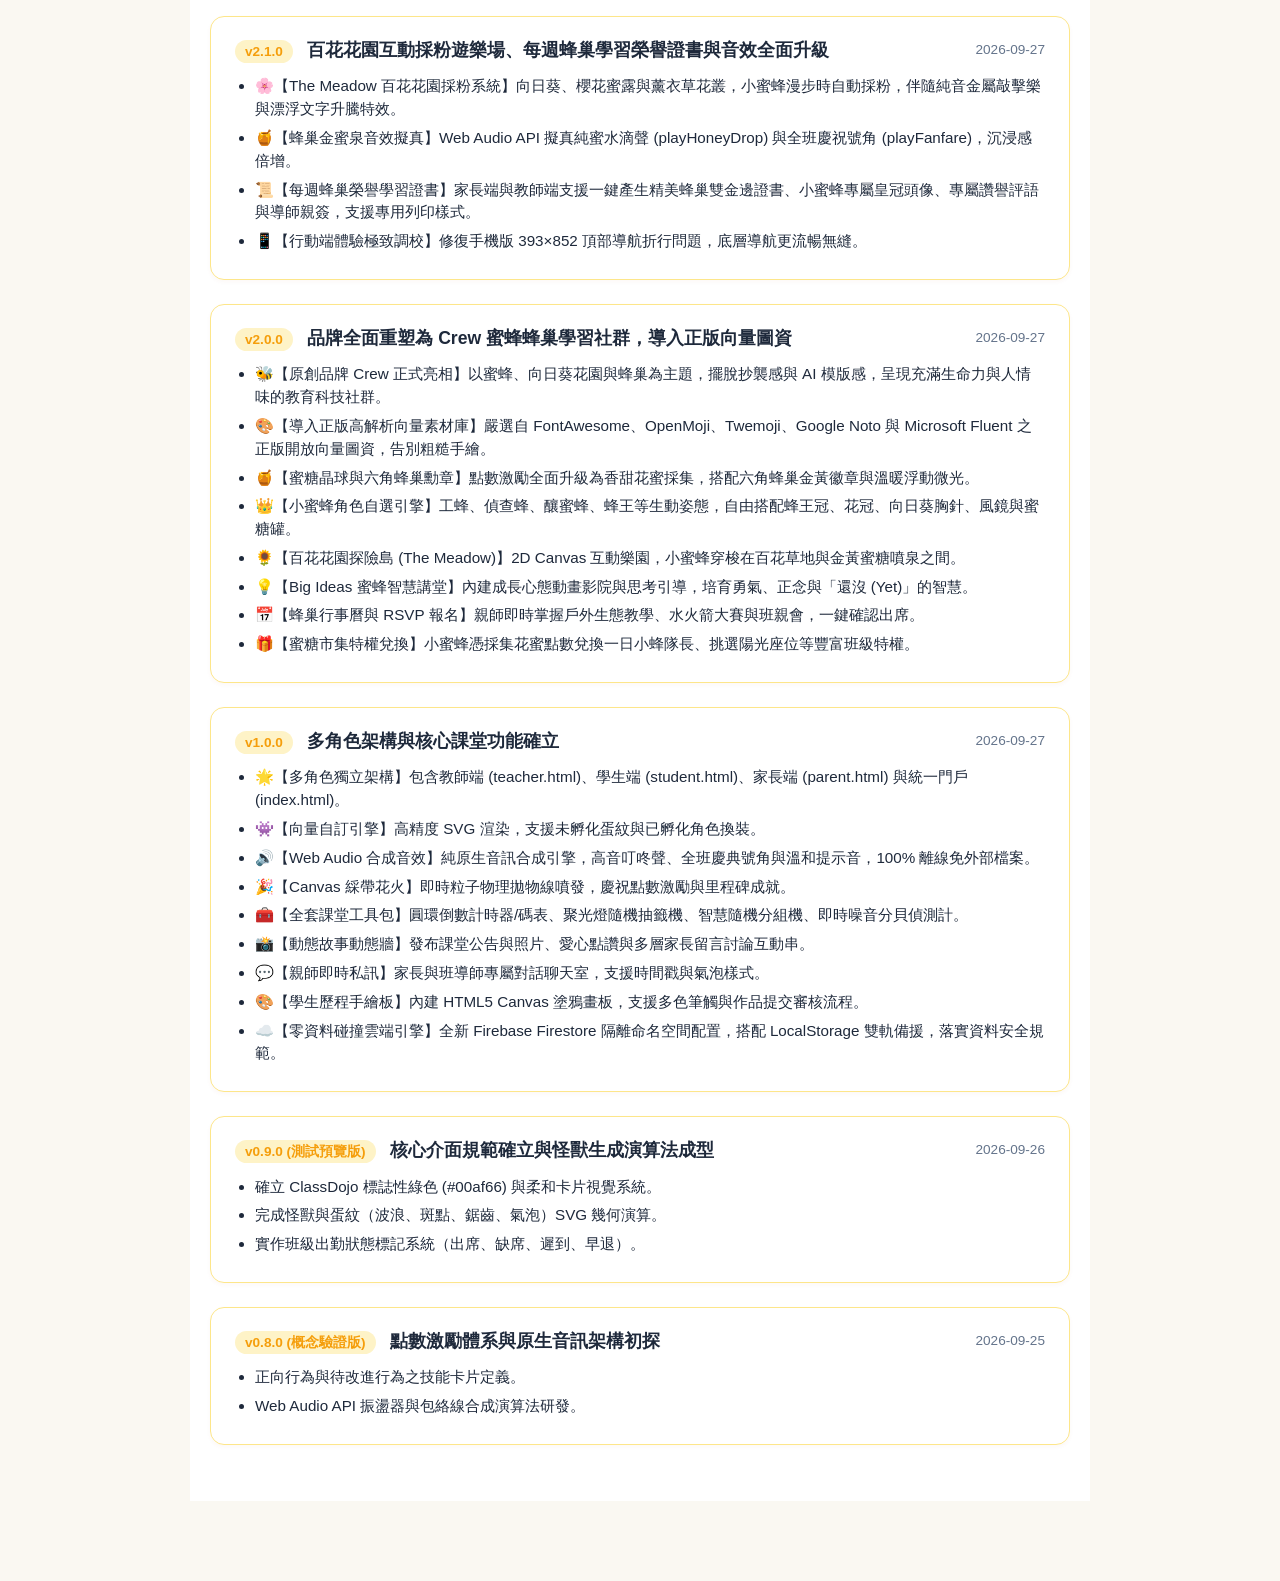
==== commit 6fef2a54: "feat(breakthroughs): release v2.11.0 - Classroom Quick SFX Soundboard Dock, Hive Group Podium & Secu" ====
--- a/index.html
+++ b/index.html
@@ -469,27 +469,37 @@
           
           <div class="student-pick-grid">
             <div class="student-pick-card" data-student-id="stu_demo_1">
-              <span style="font-size: 1.8rem;">🐝</span>
+              <div style="width: 38px; height: 38px; display: flex; align-items: center; justify-content: center; margin-bottom: 4px;">
+                <img src="assets/svg/bee-twemoji.svg" alt="Beyoncé" style="width: 34px; height: 34px;">
+              </div>
               <strong style="font-size: 0.85rem; color: #1e293b;">Beyoncé</strong>
               <small style="color: #b45309; font-weight: 700;">座號 1</small>
             </div>
             <div class="student-pick-card" data-student-id="stu_demo_2">
-              <span style="font-size: 1.8rem;">🍯</span>
+              <div style="width: 38px; height: 38px; display: flex; align-items: center; justify-content: center; margin-bottom: 4px;">
+                <img src="assets/svg/bee-noto.svg" alt="Denzel" style="width: 34px; height: 34px;">
+              </div>
               <strong style="font-size: 0.85rem; color: #1e293b;">Denzel</strong>
               <small style="color: #b45309; font-weight: 700;">座號 2</small>
             </div>
             <div class="student-pick-card" data-student-id="stu_demo_3">
-              <span style="font-size: 1.8rem;">🌻</span>
+              <div style="width: 38px; height: 38px; display: flex; align-items: center; justify-content: center; margin-bottom: 4px;">
+                <img src="assets/svg/bee-streamline.svg" alt="Jennifer" style="width: 34px; height: 34px;">
+              </div>
               <strong style="font-size: 0.85rem; color: #1e293b;">Jennifer</strong>
               <small style="color: #b45309; font-weight: 700;">座號 3</small>
             </div>
             <div class="student-pick-card" data-student-id="stu_demo_4">
-              <span style="font-size: 1.8rem;">👑</span>
+              <div style="width: 38px; height: 38px; display: flex; align-items: center; justify-content: center; margin-bottom: 4px;">
+                <img src="assets/svg/bee-openmoji.svg" alt="Justin" style="width: 34px; height: 34px;">
+              </div>
               <strong style="font-size: 0.85rem; color: #1e293b;">Justin</strong>
               <small style="color: #b45309; font-weight: 700;">座號 4</small>
             </div>
             <div class="student-pick-card" data-student-id="stu_demo_5">
-              <span style="font-size: 1.8rem;">🌟</span>
+              <div style="width: 38px; height: 38px; display: flex; align-items: center; justify-content: center; margin-bottom: 4px;">
+                <img src="assets/svg/bee-emojione.svg" alt="Leonardo" style="width: 34px; height: 34px;">
+              </div>
               <strong style="font-size: 0.85rem; color: #1e293b;">Leonardo</strong>
               <small style="color: #b45309; font-weight: 700;">座號 5</small>
             </div>
@@ -515,21 +525,27 @@
           </label>
           <div style="display: flex; flex-direction: column; gap: 8px; margin-top: 10px;">
             <a href="parent.html?child=stu_demo_1" class="btn btn-secondary" style="justify-content: flex-start; text-align: left; padding: 10px 16px; border-color: #fde68a;">
-              <span style="font-size: 1.3rem; margin-right: 10px;">👩</span>
+              <div style="width: 36px; height: 36px; border-radius: 50%; background: #fce7f3; display: flex; align-items: center; justify-content: center; margin-right: 12px; border: 1.5px solid #fbcfe8; color: #db2777; font-size: 1.1rem; flex-shrink: 0;">
+                <i class="fa-solid fa-user-nurse"></i>
+              </div>
               <div>
                 <strong style="color: #1e293b; display: block;">Beyoncé 的家長</strong>
                 <small style="color: #64748b;">代碼：P-BEY01 • 學生座號 1</small>
               </div>
             </a>
             <a href="parent.html?child=stu_demo_2" class="btn btn-secondary" style="justify-content: flex-start; text-align: left; padding: 10px 16px; border-color: #fde68a;">
-              <span style="font-size: 1.3rem; margin-right: 10px;">👨</span>
+              <div style="width: 36px; height: 36px; border-radius: 50%; background: #e0f2fe; display: flex; align-items: center; justify-content: center; margin-right: 12px; border: 1.5px solid #bae6fd; color: #0284c7; font-size: 1.1rem; flex-shrink: 0;">
+                <i class="fa-solid fa-user-tie"></i>
+              </div>
               <div>
                 <strong style="color: #1e293b; display: block;">Denzel 的家長</strong>
                 <small style="color: #64748b;">代碼：P-DEN02 • 學生座號 2</small>
               </div>
             </a>
             <a href="parent.html?child=stu_demo_5" class="btn btn-secondary" style="justify-content: flex-start; text-align: left; padding: 10px 16px; border-color: #fde68a;">
-              <span style="font-size: 1.3rem; margin-right: 10px;">👩</span>
+              <div style="width: 36px; height: 36px; border-radius: 50%; background: #fef3c7; display: flex; align-items: center; justify-content: center; margin-right: 12px; border: 1.5px solid #fde68a; color: #d97706; font-size: 1.1rem; flex-shrink: 0;">
+                <i class="fa-solid fa-user-graduate"></i>
+              </div>
               <div>
                 <strong style="color: #1e293b; display: block;">Leonardo 的家長</strong>
                 <small style="color: #64748b;">代碼：P-LEO05 • 學生座號 5</small>
--- a/css/dojo-ui.css
+++ b/css/dojo-ui.css
@@ -1122,3 +1122,332 @@
   filter: grayscale(1);
 }
 
+/* Presentation Mode Milestone Goal styling */
+body.presentation-mode #class-milestone-goal-card {
+  background: #1e293b !important;
+  border-bottom: 2px solid #f59e0b !important;
+  box-shadow: 0 4px 20px rgba(245, 158, 11, 0.2) !important;
+}
+body.presentation-mode #milestone-goal-title {
+  color: #fef08a !important;
+  font-size: 1.15rem !important;
+}
+body.presentation-mode #milestone-progress-text {
+  color: #fbbf24 !important;
+  font-size: 1.05rem !important;
+}
+body.presentation-mode #class-milestone-goal-card .btn {
+  background: rgba(255, 255, 255, 0.1) !important;
+  color: #ffffff !important;
+  border-color: rgba(255, 255, 255, 0.2) !important;
+}
+
+/* --------------------------------------------------------------------------
+   Classroom Quick SFX Soundboard Dock
+   -------------------------------------------------------------------------- */
+.floating-sfx-bar {
+  position: fixed;
+  bottom: 84px;
+  right: 24px;
+  z-index: 100;
+  transition: all 0.3s cubic-bezier(0.16, 1, 0.3, 1);
+}
+
+.sfx-dock-pill {
+  display: flex;
+  align-items: center;
+  gap: 6px;
+  background: rgba(255, 255, 255, 0.95);
+  backdrop-filter: blur(12px);
+  -webkit-backdrop-filter: blur(12px);
+  border: 1.5px solid #fde68a;
+  border-radius: 9999px;
+  padding: 6px 12px;
+  box-shadow: 0 10px 30px rgba(180, 83, 9, 0.16);
+}
+
+.sfx-dock-label {
+  font-size: 0.82rem;
+  font-weight: 800;
+  color: #b45309;
+  display: flex;
+  align-items: center;
+  gap: 6px;
+  padding-right: 8px;
+  border-right: 1.5px solid #fde68a;
+}
+
+.sfx-dock-btn {
+  display: inline-flex;
+  align-items: center;
+  gap: 5px;
+  background: #fffdf5;
+  border: 1px solid #fef08a;
+  border-radius: 9999px;
+  padding: 5px 10px;
+  font-size: 0.8rem;
+  font-weight: 700;
+  color: #334155;
+  cursor: pointer;
+  transition: all 0.18s ease;
+  white-space: nowrap;
+}
+
+.sfx-dock-btn:hover {
+  background: #fef3c7;
+  border-color: #f59e0b;
+  transform: translateY(-2px);
+  box-shadow: 0 4px 10px rgba(245, 158, 11, 0.2);
+}
+
+.sfx-dock-btn:active {
+  transform: translateY(0) scale(0.96);
+}
+
+.sfx-dock-btn.active {
+  background: #10b981;
+  color: #ffffff;
+  border-color: #059669;
+}
+
+.sfx-dock-btn.active i {
+  color: #ffffff !important;
+}
+
+.sfx-kbd {
+  display: inline-block;
+  background: #f1f5f9;
+  color: #64748b;
+  font-size: 0.7rem;
+  font-weight: 800;
+  padding: 1px 5px;
+  border-radius: 4px;
+  border: 1px solid #cbd5e1;
+  box-shadow: 0 1px 2px rgba(0,0,0,0.06);
+}
+
+/* Presentation Mode SFX Bar: Centered, luminous & high contrast */
+body.presentation-mode .floating-sfx-bar {
+  bottom: 30px;
+  right: 50%;
+  transform: translateX(50%);
+}
+
+body.presentation-mode .sfx-dock-pill {
+  background: rgba(15, 23, 42, 0.92);
+  border-color: #f59e0b;
+  box-shadow: 0 12px 36px rgba(0, 0, 0, 0.45);
+}
+
+body.presentation-mode .sfx-dock-label {
+  color: #fbbf24;
+  border-right-color: rgba(245, 158, 11, 0.4);
+}
+
+body.presentation-mode .sfx-dock-btn {
+  background: rgba(30, 41, 59, 0.9);
+  border-color: rgba(245, 158, 11, 0.3);
+  color: #f8fafc;
+}
+
+body.presentation-mode .sfx-dock-btn:hover {
+  background: #f59e0b;
+  color: #1e293b;
+}
+
+body.presentation-mode .sfx-dock-btn:hover i {
+  color: #1e293b !important;
+}
+
+body.presentation-mode .sfx-kbd {
+  background: rgba(0, 0, 0, 0.3);
+  color: #fde68a;
+  border-color: rgba(245, 158, 11, 0.4);
+}
+
+/* --------------------------------------------------------------------------
+   Hive Group Collaborative Competition Leaderboard Podium
+   -------------------------------------------------------------------------- */
+.groups-podium-container {
+  background: linear-gradient(180deg, #ffffff 0%, #fffdf5 100%);
+  border: 1.5px solid #fde68a;
+  border-radius: 24px;
+  padding: 24px 20px;
+  box-shadow: 0 8px 24px rgba(180, 83, 9, 0.08);
+}
+
+.podium-header {
+  text-align: center;
+  margin-bottom: 24px;
+}
+
+.podium-header-title {
+  font-size: 1.35rem;
+  font-weight: 900;
+  color: #1e293b;
+  display: flex;
+  align-items: center;
+  justify-content: center;
+  gap: 10px;
+}
+
+.podium-header-sub {
+  font-size: 0.85rem;
+  color: #78350f;
+  margin-top: 4px;
+}
+
+.podium-grid {
+  display: flex;
+  align-items: flex-end;
+  justify-content: center;
+  gap: 16px;
+  max-width: 680px;
+  margin: 0 auto;
+}
+
+.podium-card {
+  flex: 1;
+  max-width: 210px;
+  display: flex;
+  flex-direction: column;
+  align-items: center;
+  cursor: pointer;
+  transition: transform 0.2s ease;
+}
+
+.podium-card:hover {
+  transform: translateY(-4px);
+}
+
+.podium-avatar-cluster {
+  display: flex;
+  align-items: center;
+  justify-content: center;
+  margin-bottom: 8px;
+  position: relative;
+  height: 52px;
+}
+
+.podium-name {
+  font-size: 0.95rem;
+  font-weight: 800;
+  color: #1e293b;
+  text-align: center;
+  margin-bottom: 4px;
+}
+
+.podium-points-tag {
+  font-size: 0.82rem;
+  font-weight: 800;
+  padding: 2px 10px;
+  border-radius: 9999px;
+  margin-bottom: 10px;
+  display: inline-flex;
+  align-items: center;
+  gap: 4px;
+}
+
+.podium-pedestal {
+  width: 100%;
+  border-radius: 16px 16px 6px 6px;
+  display: flex;
+  flex-direction: column;
+  align-items: center;
+  justify-content: flex-start;
+  padding-top: 14px;
+  position: relative;
+  box-shadow: 0 4px 14px rgba(0,0,0,0.06);
+}
+
+.podium-rank-badge {
+  width: 38px;
+  height: 38px;
+  border-radius: 50%;
+  display: flex;
+  align-items: center;
+  justify-content: center;
+  font-size: 1.25rem;
+  font-weight: 900;
+  color: #ffffff;
+  box-shadow: 0 4px 8px rgba(0,0,0,0.15);
+  margin-bottom: 8px;
+}
+
+/* Rank 1: Gold */
+.podium-card.rank-1 .podium-pedestal {
+  height: 135px;
+  background: linear-gradient(180deg, #fef08a 0%, #fde047 100%);
+  border: 2px solid #eab308;
+  box-shadow: 0 8px 24px rgba(234, 179, 8, 0.35);
+}
+.podium-card.rank-1 .podium-rank-badge {
+  background: linear-gradient(135deg, #f59e0b, #d97706);
+}
+.podium-card.rank-1 .podium-points-tag {
+  background: #fef3c7;
+  color: #b45309;
+  border: 1px solid #fde68a;
+}
+
+/* Rank 2: Silver */
+.podium-card.rank-2 .podium-pedestal {
+  height: 105px;
+  background: linear-gradient(180deg, #f1f5f9 0%, #e2e8f0 100%);
+  border: 2px solid #cbd5e1;
+  box-shadow: 0 6px 18px rgba(148, 163, 184, 0.25);
+}
+.podium-card.rank-2 .podium-rank-badge {
+  background: linear-gradient(135deg, #94a3b8, #64748b);
+}
+.podium-card.rank-2 .podium-points-tag {
+  background: #f8fafc;
+  color: #475569;
+  border: 1px solid #e2e8f0;
+}
+
+/* Rank 3: Bronze */
+.podium-card.rank-3 .podium-pedestal {
+  height: 85px;
+  background: linear-gradient(180deg, #ffedd5 0%, #fed7aa 100%);
+  border: 2px solid #fdba74;
+  box-shadow: 0 4px 14px rgba(249, 115, 22, 0.2);
+}
+.podium-card.rank-3 .podium-rank-badge {
+  background: linear-gradient(135deg, #f97316, #c2410c);
+}
+.podium-card.rank-3 .podium-points-tag {
+  background: #fff7ed;
+  color: #c2410c;
+  border: 1px solid #fed7aa;
+}
+
+/* Mobile responsive for podium and SFX */
+@media (max-width: 768px) {
+  .floating-sfx-bar {
+    bottom: 74px;
+    right: 12px;
+    left: 12px;
+  }
+  .sfx-dock-pill {
+    overflow-x: auto;
+    width: 100%;
+    justify-content: flex-start;
+  }
+  .sfx-kbd {
+    display: none;
+  }
+  .sfx-hide-mobile {
+    display: none;
+  }
+  .podium-grid {
+    gap: 8px;
+  }
+  .podium-card {
+    max-width: 110px;
+  }
+  .podium-name {
+    font-size: 0.8rem;
+  }
+}
+
